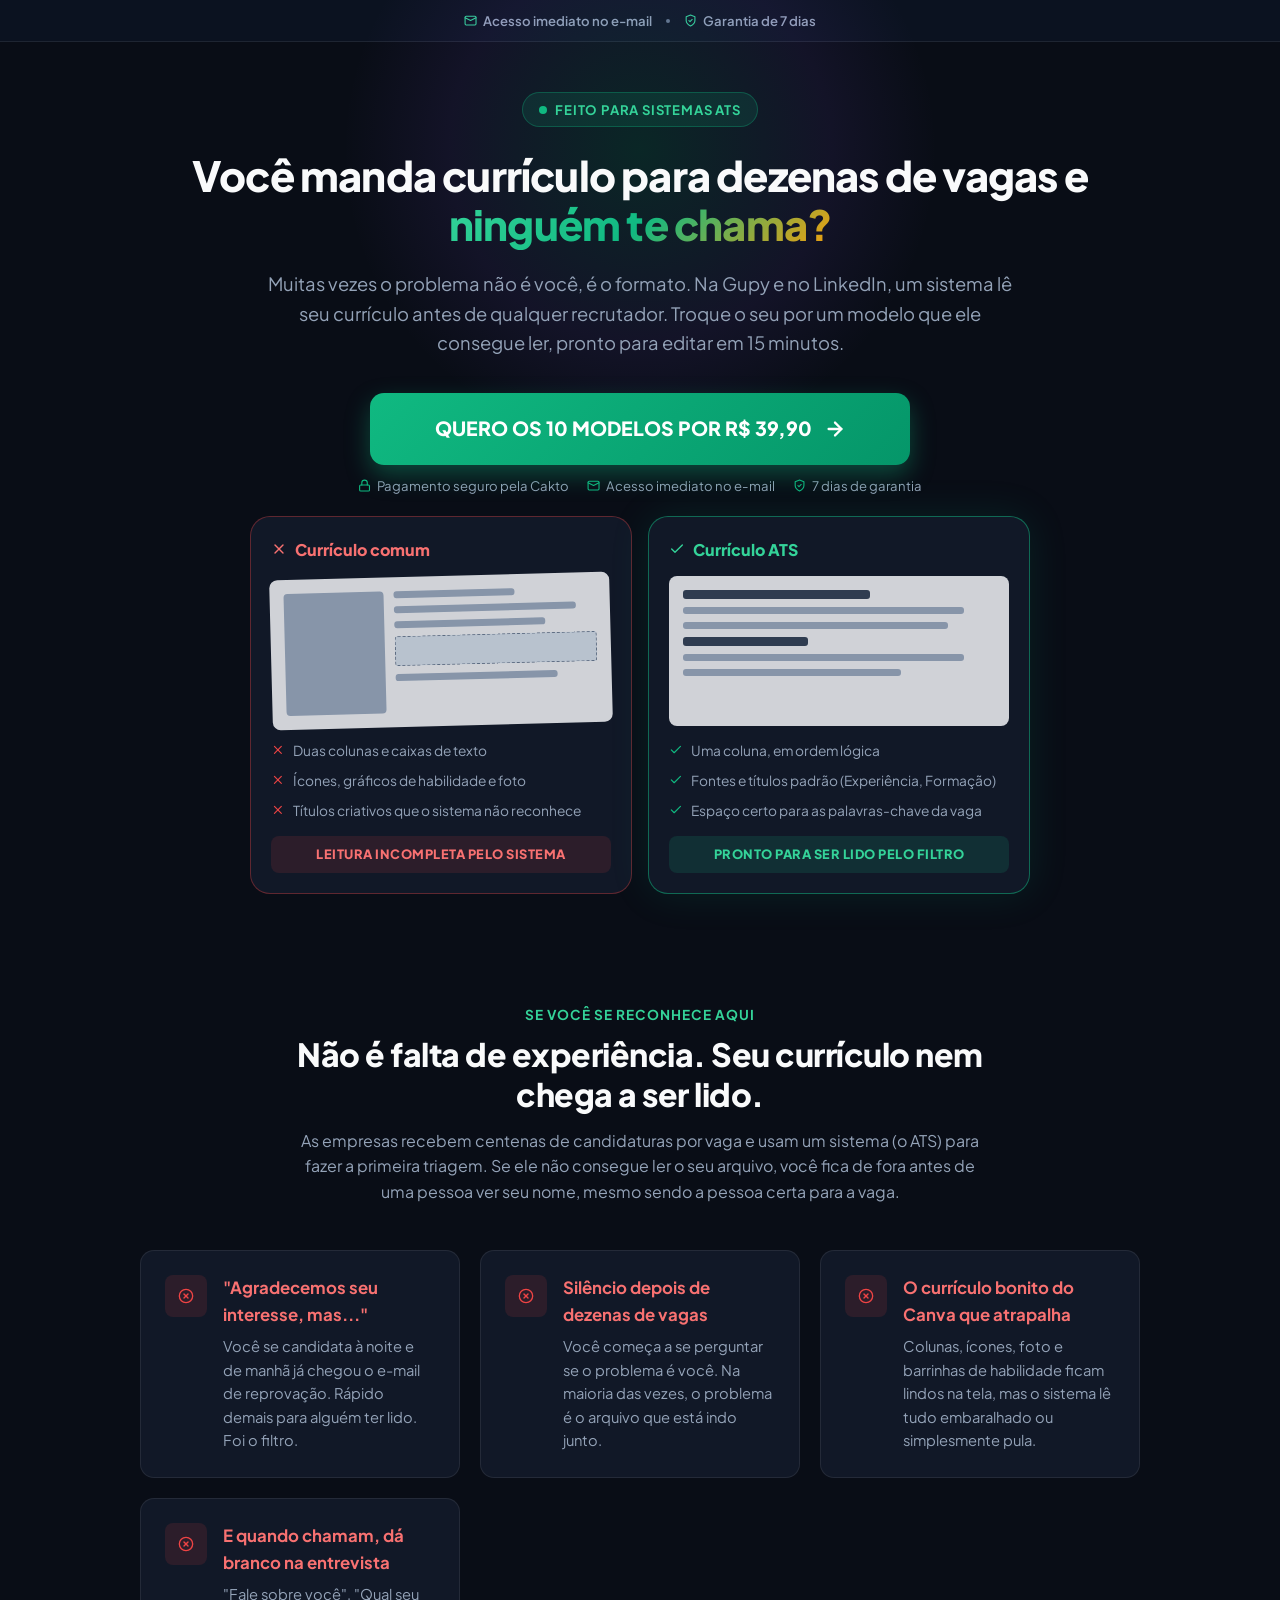
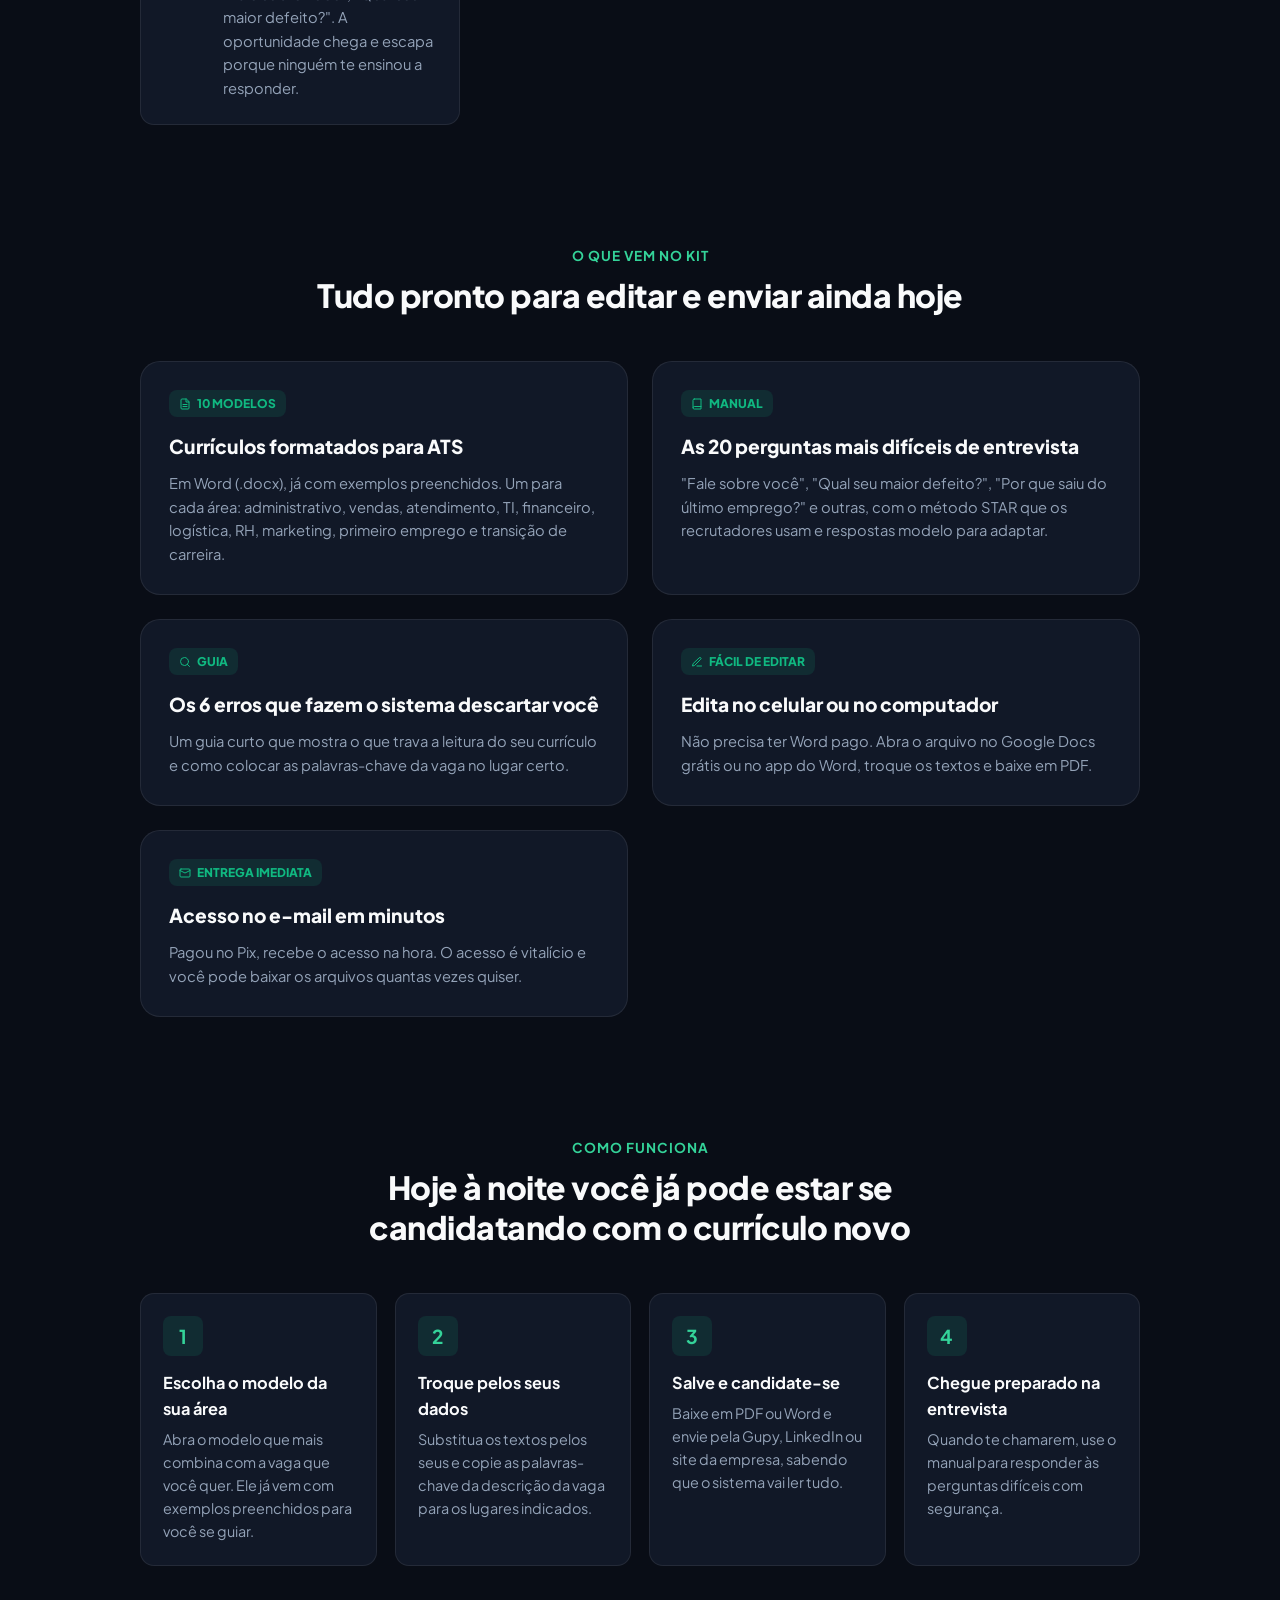
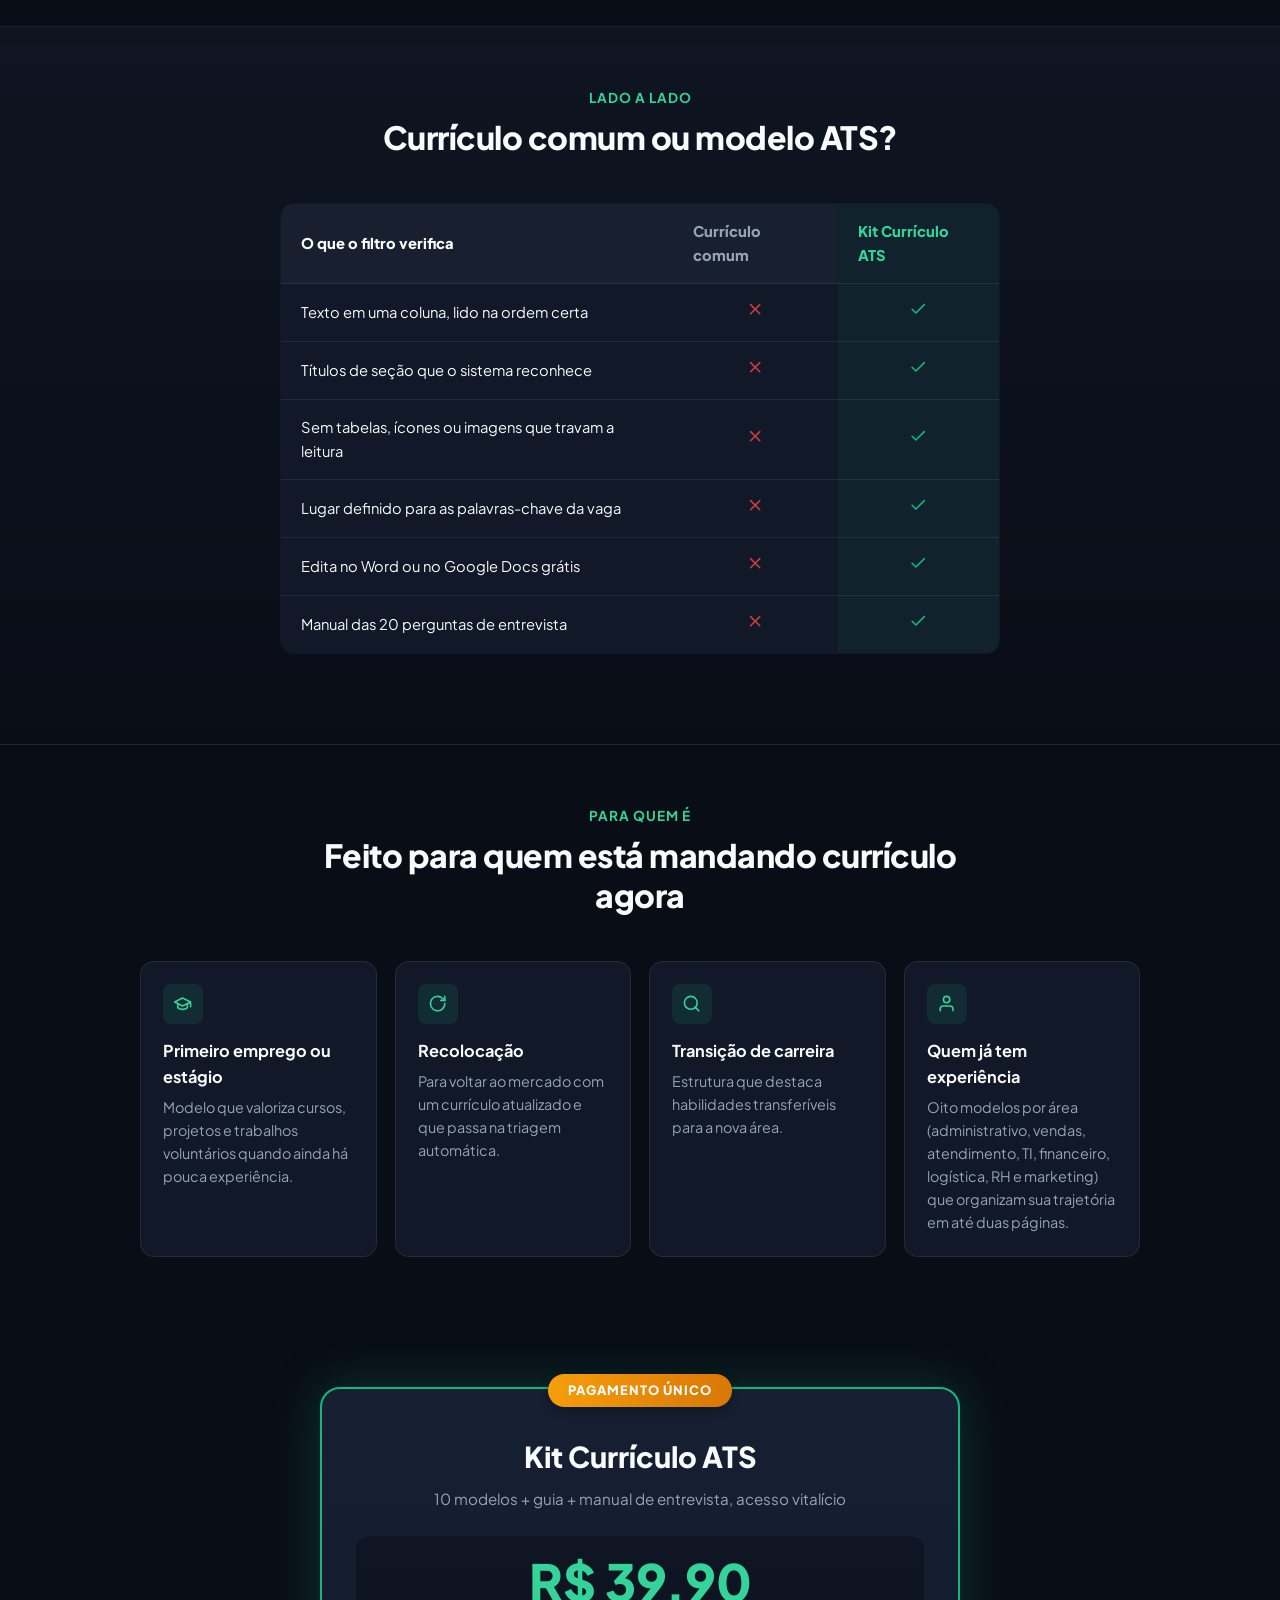
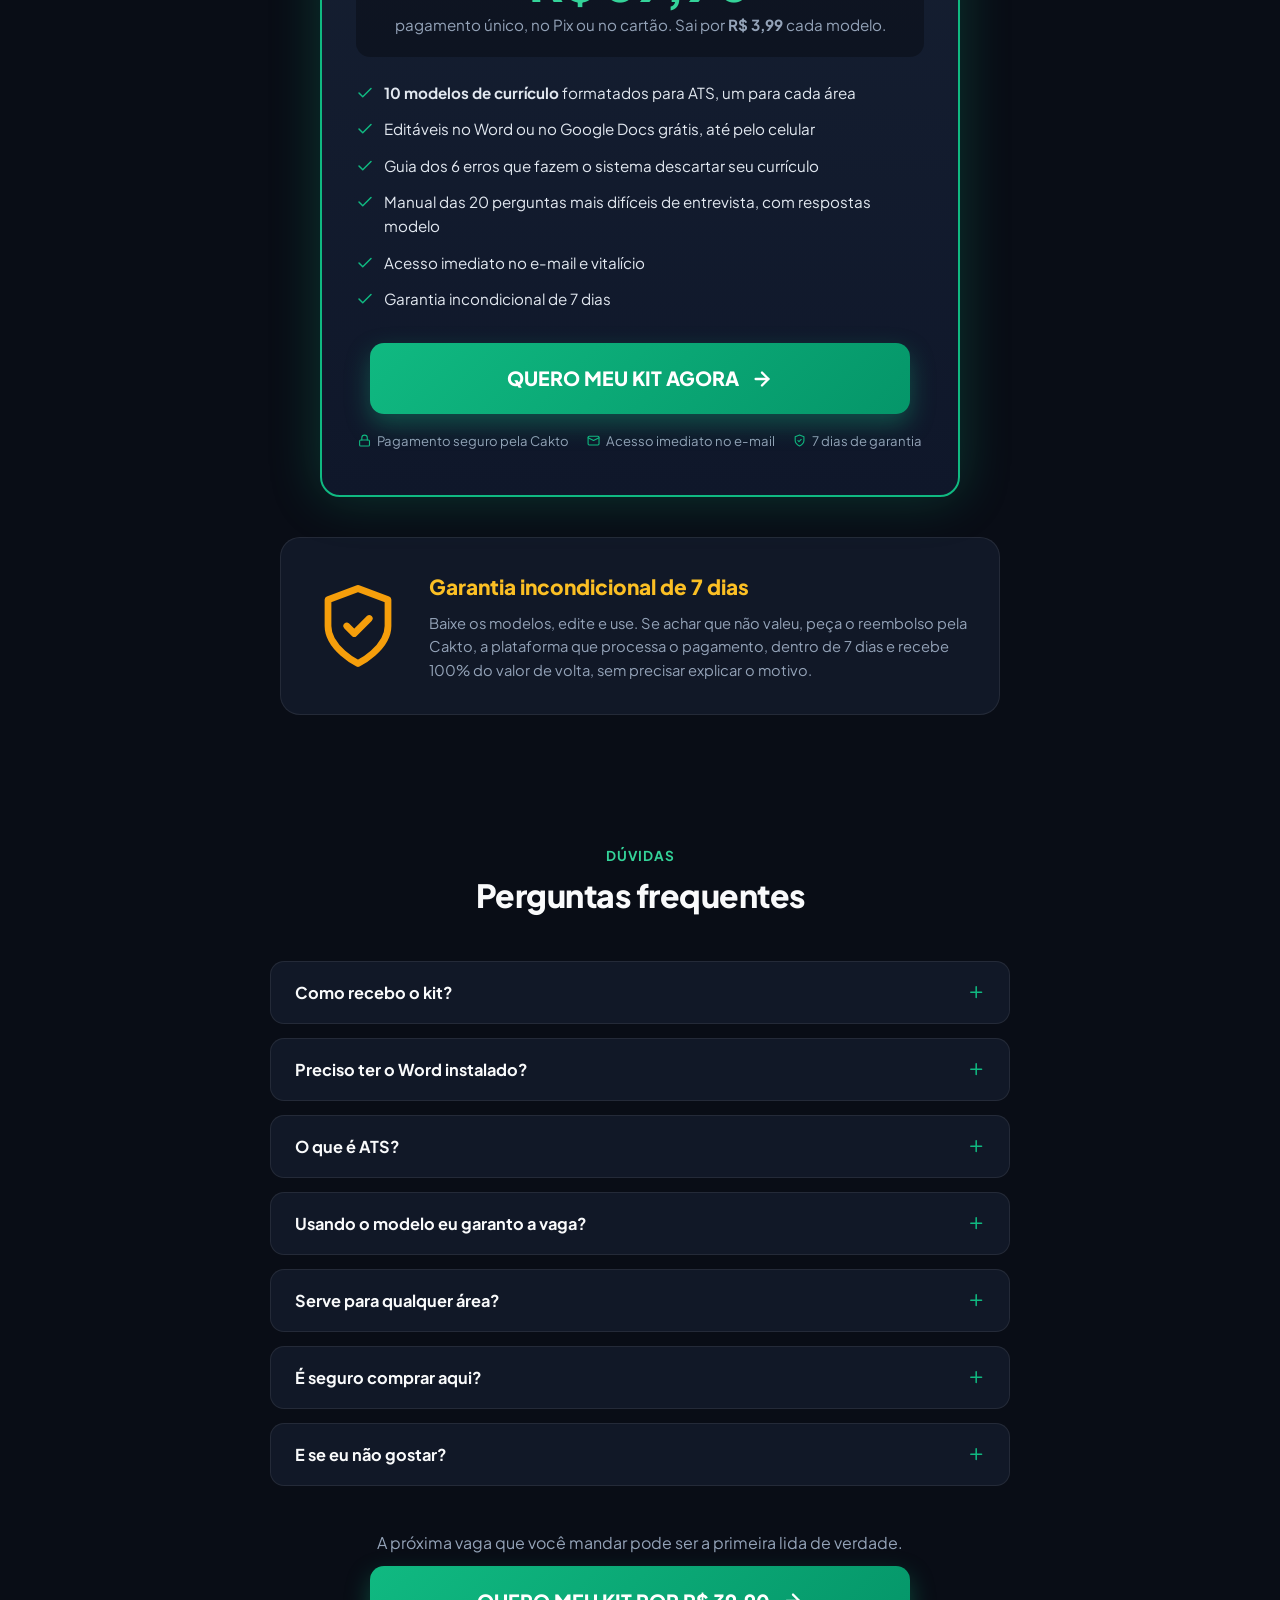
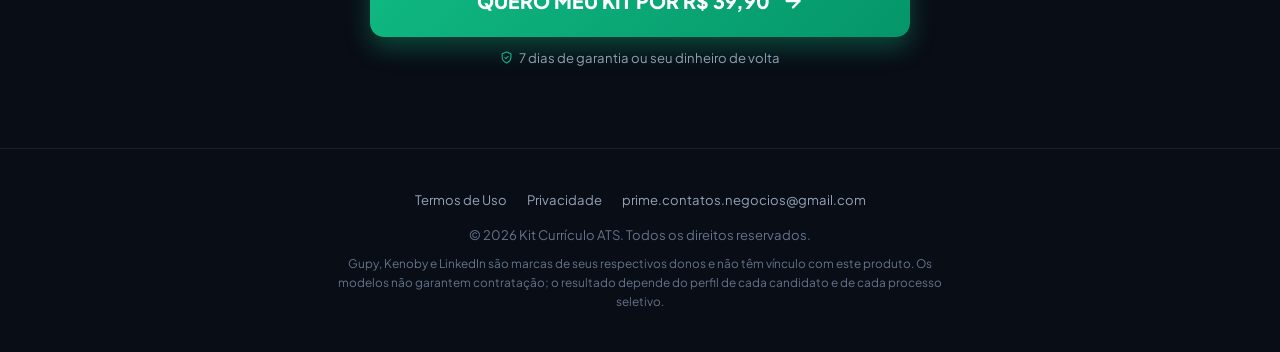
==== index.html @ bd1e1e68 "Checkout troca sozinho para a oferta de R$ 39,90 depois de 31/10 Co-Authored-By: Claude Opus 5.5 (1M" ====
<!DOCTYPE html>
<html lang="pt-BR">
<head>
  <meta charset="UTF-8">
  <meta name="viewport" content="width=device-width, initial-scale=1.0">
  <title>Kit Currículo ATS: 10 modelos prontos para os filtros de contratação</title>
  <meta name="description" content="10 modelos de currículo no Word e Google Docs formatados para sistemas ATS, mais o manual das 20 perguntas mais difíceis de entrevista. Acesso imediato e garantia de 7 dias.">
  <meta name="theme-color" content="#090D16">
  <meta property="og:type" content="website">
  <meta property="og:title" content="Kit Currículo ATS: 10 modelos prontos para os filtros de contratação">
  <meta property="og:description" content="Modelos no Word e Google Docs feitos para serem lidos pelos sistemas de recrutamento. Acesso imediato e 7 dias de garantia.">
  <link rel="preconnect" href="https://fonts.googleapis.com">
  <link rel="preconnect" href="https://fonts.gstatic.com" crossorigin>
  <link rel="stylesheet" href="https://fonts.googleapis.com/css2?family=Plus+Jakarta+Sans:wght@400;500;600;700;800&display=swap">
  <link rel="stylesheet" href="style.css?v=2026102602">
</head>
<body class="bg-glow-wrapper">

  <!-- BARRA SUPERIOR -->
  <aside class="info-bar" aria-label="Destaques da oferta">
    <span><svg class="icon" viewBox="0 0 24 24" aria-hidden="true"><rect x="2" y="4" width="20" height="16" rx="2"></rect><path d="m22 7-10 5L2 7"></path></svg>Acesso imediato no e-mail</span>
    <span class="info-bar-sep" aria-hidden="true"></span>
    <span><svg class="icon" viewBox="0 0 24 24" aria-hidden="true"><path d="M12 22s8-4 8-10V5l-8-3-8 3v7c0 6 8 10 8 10z"></path><path d="m9 12 2 2 4-4"></path></svg>Garantia de 7 dias</span>
  </aside>

  <!-- HERO -->
  <header class="hero-section">
    <div class="container">
      <div class="badge-pill">
        <span class="pulse-dot"></span>
        Feito para sistemas ATS
      </div>

      <h1 class="hero-title">
        Você manda currículo para dezenas de vagas e <span class="highlight">ninguém te chama?</span>
      </h1>

      <p class="hero-subtitle">
        Muitas vezes o problema não é você, é o formato. Na Gupy e no LinkedIn, um sistema lê seu currículo antes de qualquer recrutador. Troque o seu por um modelo que ele consegue ler, pronto para editar em 15 minutos.
      </p>

      <div class="cta-button-wrapper">
        <div class="launch-strip" data-launch-only>
          <span>Preço promocional: de <s data-config="product.regularPrice">R$ 39,90</s> por <strong data-config="product.salePrice">R$ 27,90</strong> até <span data-launch-date>31/10</span></span>
          <span class="launch-timer">Termina em <strong data-countdown>7d 00h 00m 00s</strong></span>
        </div>
        <a href="https://pay.cakto.com.br/mofs5mf" class="btn-cta" data-checkout-btn="product" id="hero-cta-btn">
          <span>QUERO OS 10 MODELOS POR <span data-config="product.salePrice">R$ 27,90</span></span>
          <svg width="22" height="22" viewBox="0 0 24 24" fill="none" stroke="currentColor" stroke-width="2.5" stroke-linecap="round" stroke-linejoin="round" aria-hidden="true"><line x1="5" y1="12" x2="19" y2="12"></line><polyline points="12 5 19 12 12 19"></polyline></svg>
        </a>
        <div class="btn-subtext">
          <span><svg class="icon" viewBox="0 0 24 24" aria-hidden="true"><rect x="3" y="11" width="18" height="11" rx="2"></rect><path d="M7 11V7a5 5 0 0 1 10 0v4"></path></svg>Pagamento seguro pela Cakto</span>
          <span><svg class="icon" viewBox="0 0 24 24" aria-hidden="true"><rect x="2" y="4" width="20" height="16" rx="2"></rect><path d="m22 7-10 5L2 7"></path></svg>Acesso imediato no e-mail</span>
          <span><svg class="icon" viewBox="0 0 24 24" aria-hidden="true"><path d="M12 22s8-4 8-10V5l-8-3-8 3v7c0 6 8 10 8 10z"></path><path d="m9 12 2 2 4-4"></path></svg>7 dias de garantia</span>
        </div>
      </div>

      <!-- COMPARATIVO VISUAL -->
      <div class="ats-compare" aria-label="Comparativo entre currículo comum e currículo ATS">
        <div class="ats-col ats-col--bad">
          <div class="ats-col-head"><svg class="icon" viewBox="0 0 24 24" aria-hidden="true"><line x1="18" y1="6" x2="6" y2="18"></line><line x1="6" y1="6" x2="18" y2="18"></line></svg>Currículo comum</div>
          <div class="ats-paper" aria-hidden="true">
            <div class="ats-paper-side"></div>
            <div class="ats-paper-main">
              <i class="w60"></i><i class="w90"></i><i class="w75"></i><i class="box"></i><i class="w80"></i>
            </div>
          </div>
          <ul class="ats-list">
            <li><svg class="icon" viewBox="0 0 24 24" aria-hidden="true"><line x1="18" y1="6" x2="6" y2="18"></line><line x1="6" y1="6" x2="18" y2="18"></line></svg>Duas colunas e caixas de texto</li>
            <li><svg class="icon" viewBox="0 0 24 24" aria-hidden="true"><line x1="18" y1="6" x2="6" y2="18"></line><line x1="6" y1="6" x2="18" y2="18"></line></svg>Ícones, gráficos de habilidade e foto</li>
            <li><svg class="icon" viewBox="0 0 24 24" aria-hidden="true"><line x1="18" y1="6" x2="6" y2="18"></line><line x1="6" y1="6" x2="18" y2="18"></line></svg>Títulos criativos que o sistema não reconhece</li>
          </ul>
          <div class="ats-result">Leitura incompleta pelo sistema</div>
        </div>

        <div class="ats-col ats-col--good">
          <div class="ats-col-head"><svg class="icon" viewBox="0 0 24 24" aria-hidden="true"><polyline points="20 6 9 17 4 12"></polyline></svg>Currículo ATS</div>
          <div class="ats-paper ats-paper--clean" aria-hidden="true">
            <div class="ats-paper-main">
              <i class="w60 strong"></i><i class="w90"></i><i class="w85"></i><i class="w40 strong"></i><i class="w90"></i><i class="w70"></i>
            </div>
          </div>
          <ul class="ats-list">
            <li><svg class="icon" viewBox="0 0 24 24" aria-hidden="true"><polyline points="20 6 9 17 4 12"></polyline></svg>Uma coluna, em ordem lógica</li>
            <li><svg class="icon" viewBox="0 0 24 24" aria-hidden="true"><polyline points="20 6 9 17 4 12"></polyline></svg>Fontes e títulos padrão (Experiência, Formação)</li>
            <li><svg class="icon" viewBox="0 0 24 24" aria-hidden="true"><polyline points="20 6 9 17 4 12"></polyline></svg>Espaço certo para as palavras-chave da vaga</li>
          </ul>
          <div class="ats-result">Pronto para ser lido pelo filtro</div>
        </div>
      </div>
    </div>
  </header>

  <main>
  <!-- DORES -->
  <section class="section-wrapper" id="problema">
    <div class="container">
      <div class="section-header">
        <span class="section-tag">Se você se reconhece aqui</span>
        <h2 class="section-title">Não é falta de experiência. Seu currículo nem chega a ser lido.</h2>
        <p class="section-lead">As empresas recebem centenas de candidaturas por vaga e usam um sistema (o ATS) para fazer a primeira triagem. Se ele não consegue ler o seu arquivo, você fica de fora antes de uma pessoa ver seu nome, mesmo sendo a pessoa certa para a vaga.</p>
      </div>

      <div class="pain-grid">
        <div class="pain-card">
          <div class="pain-icon"><svg class="icon" viewBox="0 0 24 24" aria-hidden="true"><circle cx="12" cy="12" r="10"></circle><line x1="15" y1="9" x2="9" y2="15"></line><line x1="9" y1="9" x2="15" y2="15"></line></svg></div>
          <div class="pain-content">
            <h3>"Agradecemos seu interesse, mas..."</h3>
            <p>Você se candidata à noite e de manhã já chegou o e-mail de reprovação. Rápido demais para alguém ter lido. Foi o filtro.</p>
          </div>
        </div>
        <div class="pain-card">
          <div class="pain-icon"><svg class="icon" viewBox="0 0 24 24" aria-hidden="true"><circle cx="12" cy="12" r="10"></circle><line x1="15" y1="9" x2="9" y2="15"></line><line x1="9" y1="9" x2="15" y2="15"></line></svg></div>
          <div class="pain-content">
            <h3>Silêncio depois de dezenas de vagas</h3>
            <p>Você começa a se perguntar se o problema é você. Na maioria das vezes, o problema é o arquivo que está indo junto.</p>
          </div>
        </div>
        <div class="pain-card">
          <div class="pain-icon"><svg class="icon" viewBox="0 0 24 24" aria-hidden="true"><circle cx="12" cy="12" r="10"></circle><line x1="15" y1="9" x2="9" y2="15"></line><line x1="9" y1="9" x2="15" y2="15"></line></svg></div>
          <div class="pain-content">
            <h3>O currículo bonito do Canva que atrapalha</h3>
            <p>Colunas, ícones, foto e barrinhas de habilidade ficam lindos na tela, mas o sistema lê tudo embaralhado ou simplesmente pula.</p>
          </div>
        </div>
        <div class="pain-card">
          <div class="pain-icon"><svg class="icon" viewBox="0 0 24 24" aria-hidden="true"><circle cx="12" cy="12" r="10"></circle><line x1="15" y1="9" x2="9" y2="15"></line><line x1="9" y1="9" x2="15" y2="15"></line></svg></div>
          <div class="pain-content">
            <h3>E quando chamam, dá branco na entrevista</h3>
            <p>"Fale sobre você", "Qual seu maior defeito?". A oportunidade chega e escapa porque ninguém te ensinou a responder.</p>
          </div>
        </div>
      </div>
    </div>
  </section>

  <!-- O QUE VOCÊ RECEBE -->
  <section class="section-wrapper" id="conteudo">
    <div class="container">
      <div class="section-header">
        <span class="section-tag">O que vem no kit</span>
        <h2 class="section-title">Tudo pronto para editar e enviar ainda hoje</h2>
      </div>

      <div class="features-grid">
        <article class="feature-box">
          <span class="feature-num"><svg class="icon" viewBox="0 0 24 24" aria-hidden="true"><path d="M14 2H6a2 2 0 0 0-2 2v16a2 2 0 0 0 2 2h12a2 2 0 0 0 2-2V8z"></path><polyline points="14 2 14 8 20 8"></polyline><line x1="16" y1="13" x2="8" y2="13"></line><line x1="16" y1="17" x2="8" y2="17"></line></svg>10 MODELOS</span>
          <h3>Currículos formatados para ATS</h3>
          <p>Em Word (.docx), já com exemplos preenchidos. Um para cada área: administrativo, vendas, atendimento, TI, financeiro, logística, RH, marketing, primeiro emprego e transição de carreira.</p>
        </article>

        <article class="feature-box">
          <span class="feature-num"><svg class="icon" viewBox="0 0 24 24" aria-hidden="true"><path d="M4 19.5A2.5 2.5 0 0 1 6.5 17H20"></path><path d="M6.5 2H20v20H6.5A2.5 2.5 0 0 1 4 19.5v-15A2.5 2.5 0 0 1 6.5 2z"></path></svg>MANUAL</span>
          <h3>As 20 perguntas mais difíceis de entrevista</h3>
          <p>"Fale sobre você", "Qual seu maior defeito?", "Por que saiu do último emprego?" e outras, com o método STAR que os recrutadores usam e respostas modelo para adaptar.</p>
        </article>

        <article class="feature-box">
          <span class="feature-num"><svg class="icon" viewBox="0 0 24 24" aria-hidden="true"><circle cx="11" cy="11" r="8"></circle><line x1="21" y1="21" x2="16.65" y2="16.65"></line></svg>GUIA</span>
          <h3>Os 6 erros que fazem o sistema descartar você</h3>
          <p>Um guia curto que mostra o que trava a leitura do seu currículo e como colocar as palavras-chave da vaga no lugar certo.</p>
        </article>

        <article class="feature-box">
          <span class="feature-num"><svg class="icon" viewBox="0 0 24 24" aria-hidden="true"><path d="M12 20h9"></path><path d="M16.5 3.5a2.12 2.12 0 0 1 3 3L7 19l-4 1 1-4Z"></path></svg>FÁCIL DE EDITAR</span>
          <h3>Edita no celular ou no computador</h3>
          <p>Não precisa ter Word pago. Abra o arquivo no Google Docs grátis ou no app do Word, troque os textos e baixe em PDF.</p>
        </article>

        <article class="feature-box">
          <span class="feature-num"><svg class="icon" viewBox="0 0 24 24" aria-hidden="true"><rect x="2" y="4" width="20" height="16" rx="2"></rect><path d="m22 7-10 5L2 7"></path></svg>ENTREGA IMEDIATA</span>
          <h3>Acesso no e-mail em minutos</h3>
          <p>Pagou no Pix, recebe o acesso na hora. O acesso é vitalício e você pode baixar os arquivos quantas vezes quiser.</p>
        </article>
      </div>
    </div>
  </section>

  <!-- COMO FUNCIONA -->
  <section class="section-wrapper" id="como-funciona">
    <div class="container">
      <div class="section-header">
        <span class="section-tag">Como funciona</span>
        <h2 class="section-title">Hoje à noite você já pode estar se candidatando com o currículo novo</h2>
      </div>

      <div class="audience-grid">
        <div class="audience-card">
          <div class="audience-icon"><strong>1</strong></div>
          <h3>Escolha o modelo da sua área</h3>
          <p>Abra o modelo que mais combina com a vaga que você quer. Ele já vem com exemplos preenchidos para você se guiar.</p>
        </div>
        <div class="audience-card">
          <div class="audience-icon"><strong>2</strong></div>
          <h3>Troque pelos seus dados</h3>
          <p>Substitua os textos pelos seus e copie as palavras-chave da descrição da vaga para os lugares indicados.</p>
        </div>
        <div class="audience-card">
          <div class="audience-icon"><strong>3</strong></div>
          <h3>Salve e candidate-se</h3>
          <p>Baixe em PDF ou Word e envie pela Gupy, LinkedIn ou site da empresa, sabendo que o sistema vai ler tudo.</p>
        </div>
        <div class="audience-card">
          <div class="audience-icon"><strong>4</strong></div>
          <h3>Chegue preparado na entrevista</h3>
          <p>Quando te chamarem, use o manual para responder às perguntas difíceis com segurança.</p>
        </div>
      </div>
    </div>
  </section>

  <!-- COMPARATIVO DE BENEFÍCIOS -->
  <section class="section-wrapper bonus-section" id="comparativo">
    <div class="container">
      <div class="section-header">
        <span class="section-tag">Lado a lado</span>
        <h2 class="section-title">Currículo comum ou modelo ATS?</h2>
      </div>

      <div class="table-scroll">
        <table class="comparison-table">
          <thead>
            <tr>
              <th scope="col">O que o filtro verifica</th>
              <th scope="col" class="center col-muted">Currículo comum</th>
              <th scope="col" class="center col-highlight">Kit Currículo ATS</th>
            </tr>
          </thead>
          <tbody>
          <tr>
            <td>Texto em uma coluna, lido na ordem certa</td>
            <td class="center"><span class="cell-no"><svg class="icon" viewBox="0 0 24 24" aria-hidden="true"><line x1="18" y1="6" x2="6" y2="18"></line><line x1="6" y1="6" x2="18" y2="18"></line></svg></span></td>
            <td class="center col-highlight"><span class="cell-yes"><svg class="icon" viewBox="0 0 24 24" aria-hidden="true"><polyline points="20 6 9 17 4 12"></polyline></svg></span></td>
          </tr>
          <tr>
            <td>Títulos de seção que o sistema reconhece</td>
            <td class="center"><span class="cell-no"><svg class="icon" viewBox="0 0 24 24" aria-hidden="true"><line x1="18" y1="6" x2="6" y2="18"></line><line x1="6" y1="6" x2="18" y2="18"></line></svg></span></td>
            <td class="center col-highlight"><span class="cell-yes"><svg class="icon" viewBox="0 0 24 24" aria-hidden="true"><polyline points="20 6 9 17 4 12"></polyline></svg></span></td>
          </tr>
          <tr>
            <td>Sem tabelas, ícones ou imagens que travam a leitura</td>
            <td class="center"><span class="cell-no"><svg class="icon" viewBox="0 0 24 24" aria-hidden="true"><line x1="18" y1="6" x2="6" y2="18"></line><line x1="6" y1="6" x2="18" y2="18"></line></svg></span></td>
            <td class="center col-highlight"><span class="cell-yes"><svg class="icon" viewBox="0 0 24 24" aria-hidden="true"><polyline points="20 6 9 17 4 12"></polyline></svg></span></td>
          </tr>
          <tr>
            <td>Lugar definido para as palavras-chave da vaga</td>
            <td class="center"><span class="cell-no"><svg class="icon" viewBox="0 0 24 24" aria-hidden="true"><line x1="18" y1="6" x2="6" y2="18"></line><line x1="6" y1="6" x2="18" y2="18"></line></svg></span></td>
            <td class="center col-highlight"><span class="cell-yes"><svg class="icon" viewBox="0 0 24 24" aria-hidden="true"><polyline points="20 6 9 17 4 12"></polyline></svg></span></td>
          </tr>
          <tr>
            <td>Edita no Word ou no Google Docs grátis</td>
            <td class="center"><span class="cell-no"><svg class="icon" viewBox="0 0 24 24" aria-hidden="true"><line x1="18" y1="6" x2="6" y2="18"></line><line x1="6" y1="6" x2="18" y2="18"></line></svg></span></td>
            <td class="center col-highlight"><span class="cell-yes"><svg class="icon" viewBox="0 0 24 24" aria-hidden="true"><polyline points="20 6 9 17 4 12"></polyline></svg></span></td>
          </tr>
          <tr>
            <td>Manual das 20 perguntas de entrevista</td>
            <td class="center"><span class="cell-no"><svg class="icon" viewBox="0 0 24 24" aria-hidden="true"><line x1="18" y1="6" x2="6" y2="18"></line><line x1="6" y1="6" x2="18" y2="18"></line></svg></span></td>
            <td class="center col-highlight"><span class="cell-yes"><svg class="icon" viewBox="0 0 24 24" aria-hidden="true"><polyline points="20 6 9 17 4 12"></polyline></svg></span></td>
          </tr>
          </tbody>
        </table>
      </div>
    </div>
  </section>

  <!-- PARA QUEM É -->
  <section class="section-wrapper" id="para-quem">
    <div class="container">
      <div class="section-header">
        <span class="section-tag">Para quem é</span>
        <h2 class="section-title">Feito para quem está mandando currículo agora</h2>
      </div>

      <div class="audience-grid">
        <div class="audience-card">
          <div class="audience-icon"><svg class="icon" viewBox="0 0 24 24" aria-hidden="true"><path d="M22 10v6M2 10l10-5 10 5-10 5z"></path><path d="M6 12v5c3 3 9 3 12 0v-5"></path></svg></div>
          <h3>Primeiro emprego ou estágio</h3>
          <p>Modelo que valoriza cursos, projetos e trabalhos voluntários quando ainda há pouca experiência.</p>
        </div>
        <div class="audience-card">
          <div class="audience-icon"><svg class="icon" viewBox="0 0 24 24" aria-hidden="true"><path d="M21 12a9 9 0 1 1-3-6.7L21 8"></path><polyline points="21 3 21 8 16 8"></polyline></svg></div>
          <h3>Recolocação</h3>
          <p>Para voltar ao mercado com um currículo atualizado e que passa na triagem automática.</p>
        </div>
        <div class="audience-card">
          <div class="audience-icon"><svg class="icon" viewBox="0 0 24 24" aria-hidden="true"><circle cx="11" cy="11" r="8"></circle><line x1="21" y1="21" x2="16.65" y2="16.65"></line></svg></div>
          <h3>Transição de carreira</h3>
          <p>Estrutura que destaca habilidades transferíveis para a nova área.</p>
        </div>
        <div class="audience-card">
          <div class="audience-icon"><svg class="icon" viewBox="0 0 24 24" aria-hidden="true"><path d="M20 21v-2a4 4 0 0 0-4-4H8a4 4 0 0 0-4 4v2"></path><circle cx="12" cy="7" r="4"></circle></svg></div>
          <h3>Quem já tem experiência</h3>
          <p>Oito modelos por área (administrativo, vendas, atendimento, TI, financeiro, logística, RH e marketing) que organizam sua trajetória em até duas páginas.</p>
        </div>
      </div>
    </div>
  </section>

  <!-- OFERTA -->
  <section class="pricing-section" id="oferta">
    <div class="container">
      <div class="pricing-card">
        <div class="pricing-badge-top">Pagamento único</div>

        <h2 data-config="product.name">Kit Currículo ATS</h2>
        <p class="price-tagline">10 modelos + guia + manual de entrevista, acesso vitalício</p>

        <div class="pricing-box">
          <div class="old-price" data-launch-only>Preço normal <span data-config="product.regularPrice">R$ 39,90</span></div>
          <div class="current-price" data-config="product.salePrice">R$ 27,90</div>
          <div class="installments-note">pagamento único, no Pix ou no cartão. Sai por <strong data-price-per-model>R$ 2,79</strong> cada modelo.</div>
          <div class="launch-timer launch-timer--card" data-launch-only>Preço promocional até <span data-launch-date>31/10</span>. Termina em <strong data-countdown>7d 00h 00m 00s</strong></div>
        </div>

        <ul class="checklist-offer">
          <li><svg class="icon" viewBox="0 0 24 24" aria-hidden="true"><polyline points="20 6 9 17 4 12"></polyline></svg><span><strong>10 modelos de currículo</strong> formatados para ATS, um para cada área</span></li>
          <li><svg class="icon" viewBox="0 0 24 24" aria-hidden="true"><polyline points="20 6 9 17 4 12"></polyline></svg><span>Editáveis no Word ou no Google Docs grátis, até pelo celular</span></li>
          <li><svg class="icon" viewBox="0 0 24 24" aria-hidden="true"><polyline points="20 6 9 17 4 12"></polyline></svg><span>Guia dos 6 erros que fazem o sistema descartar seu currículo</span></li>
          <li><svg class="icon" viewBox="0 0 24 24" aria-hidden="true"><polyline points="20 6 9 17 4 12"></polyline></svg><span>Manual das 20 perguntas mais difíceis de entrevista, com respostas modelo</span></li>
          <li><svg class="icon" viewBox="0 0 24 24" aria-hidden="true"><polyline points="20 6 9 17 4 12"></polyline></svg><span>Acesso imediato no e-mail e vitalício</span></li>
          <li><svg class="icon" viewBox="0 0 24 24" aria-hidden="true"><polyline points="20 6 9 17 4 12"></polyline></svg><span>Garantia incondicional de 7 dias</span></li>
        </ul>

        <a href="https://pay.cakto.com.br/mofs5mf" class="btn-cta" data-checkout-btn="product" id="pricing-cta-btn">
          <span>QUERO MEU KIT AGORA</span>
          <svg width="22" height="22" viewBox="0 0 24 24" fill="none" stroke="currentColor" stroke-width="2.5" stroke-linecap="round" stroke-linejoin="round" aria-hidden="true"><line x1="5" y1="12" x2="19" y2="12"></line><polyline points="12 5 19 12 12 19"></polyline></svg>
        </a>

        <div class="btn-subtext btn-subtext--spaced">
          <span><svg class="icon" viewBox="0 0 24 24" aria-hidden="true"><rect x="3" y="11" width="18" height="11" rx="2"></rect><path d="M7 11V7a5 5 0 0 1 10 0v4"></path></svg>Pagamento seguro pela Cakto</span>
          <span><svg class="icon" viewBox="0 0 24 24" aria-hidden="true"><rect x="2" y="4" width="20" height="16" rx="2"></rect><path d="m22 7-10 5L2 7"></path></svg>Acesso imediato no e-mail</span>
          <span><svg class="icon" viewBox="0 0 24 24" aria-hidden="true"><path d="M12 22s8-4 8-10V5l-8-3-8 3v7c0 6 8 10 8 10z"></path><path d="m9 12 2 2 4-4"></path></svg>7 dias de garantia</span>
        </div>
      </div>

      <div class="guarantee-box">
        <div class="guarantee-seal">
          <svg viewBox="0 0 24 24" fill="none" stroke="#F59E0B" stroke-width="1.8" stroke-linecap="round" stroke-linejoin="round" aria-hidden="true">
            <path d="M12 22s8-4 8-10V5l-8-3-8 3v7c0 6 8 10 8 10z"></path>
            <path d="m9 12 2 2 4-4"></path>
          </svg>
        </div>
        <div class="guarantee-text">
          <h3>Garantia incondicional de 7 dias</h3>
          <p>Baixe os modelos, edite e use. Se achar que não valeu, peça o reembolso pela Cakto, a plataforma que processa o pagamento, dentro de 7 dias e recebe 100% do valor de volta, sem precisar explicar o motivo.</p>
        </div>
      </div>
    </div>
  </section>

  <!-- FAQ -->
  <section class="section-wrapper" id="faq">
    <div class="container">
      <div class="section-header">
        <span class="section-tag">Dúvidas</span>
        <h2 class="section-title">Perguntas frequentes</h2>
      </div>

      <div class="faq-list">
        <div class="faq-item">
          <button type="button" class="faq-question" aria-expanded="false">
            <span>Como recebo o kit?</span>
            <span class="faq-icon"><svg class="icon" viewBox="0 0 24 24" aria-hidden="true"><line x1="12" y1="5" x2="12" y2="19"></line><line x1="5" y1="12" x2="19" y2="12"></line></svg></span>
          </button>
          <div class="faq-answer">
            <p>Assim que o pagamento é aprovado, você recebe um e-mail com o acesso. No Pix a aprovação é na hora. Os arquivos ficam disponíveis para baixar quantas vezes quiser.</p>
          </div>
        </div>
        <div class="faq-item">
          <button type="button" class="faq-question" aria-expanded="false">
            <span>Preciso ter o Word instalado?</span>
            <span class="faq-icon"><svg class="icon" viewBox="0 0 24 24" aria-hidden="true"><line x1="12" y1="5" x2="12" y2="19"></line><line x1="5" y1="12" x2="19" y2="12"></line></svg></span>
          </button>
          <div class="faq-answer">
            <p>Não. Os arquivos abrem no Google Docs, que é gratuito e funciona no celular, ou no app gratuito do Word. É só abrir, editar e baixar em PDF.</p>
          </div>
        </div>
        <div class="faq-item">
          <button type="button" class="faq-question" aria-expanded="false">
            <span>O que é ATS?</span>
            <span class="faq-icon"><svg class="icon" viewBox="0 0 24 24" aria-hidden="true"><line x1="12" y1="5" x2="12" y2="19"></line><line x1="5" y1="12" x2="19" y2="12"></line></svg></span>
          </button>
          <div class="faq-answer">
            <p>É o sistema que as empresas usam para receber e triar candidaturas, como Gupy, Kenoby e o recrutamento do LinkedIn. Ele lê o texto do seu currículo e compara com a vaga antes de um recrutador ver.</p>
          </div>
        </div>
        <div class="faq-item">
          <button type="button" class="faq-question" aria-expanded="false">
            <span>Usando o modelo eu garanto a vaga?</span>
            <span class="faq-icon"><svg class="icon" viewBox="0 0 24 24" aria-hidden="true"><line x1="12" y1="5" x2="12" y2="19"></line><line x1="5" y1="12" x2="19" y2="12"></line></svg></span>
          </button>
          <div class="faq-answer">
            <p>Não. Nenhum currículo garante contratação. O kit resolve a parte técnica, para que o sistema leia seu currículo inteiro e na ordem certa. O conteúdo e a experiência continuam sendo seus.</p>
          </div>
        </div>
        <div class="faq-item">
          <button type="button" class="faq-question" aria-expanded="false">
            <span>Serve para qualquer área?</span>
            <span class="faq-icon"><svg class="icon" viewBox="0 0 24 24" aria-hidden="true"><line x1="12" y1="5" x2="12" y2="19"></line><line x1="5" y1="12" x2="19" y2="12"></line></svg></span>
          </button>
          <div class="faq-answer">
            <p>Sim. Os modelos são neutros e funcionam para áreas administrativas, comerciais, técnicas, saúde, tecnologia e outras. Você ajusta os títulos e as palavras-chave conforme a vaga.</p>
          </div>
        </div>
        <div class="faq-item">
          <button type="button" class="faq-question" aria-expanded="false">
            <span>É seguro comprar aqui?</span>
            <span class="faq-icon"><svg class="icon" viewBox="0 0 24 24" aria-hidden="true"><line x1="12" y1="5" x2="12" y2="19"></line><line x1="5" y1="12" x2="19" y2="12"></line></svg></span>
          </button>
          <div class="faq-answer">
            <p>Sim. O pagamento é feito pela Cakto, uma plataforma brasileira de pagamentos para produtos digitais. Os dados do seu cartão ou do Pix vão direto para ela, e nós não temos acesso a eles. É pela Cakto também que você recebe o acesso e pode pedir o reembolso.</p>
          </div>
        </div>
        <div class="faq-item">
          <button type="button" class="faq-question" aria-expanded="false">
            <span>E se eu não gostar?</span>
            <span class="faq-icon"><svg class="icon" viewBox="0 0 24 24" aria-hidden="true"><line x1="12" y1="5" x2="12" y2="19"></line><line x1="5" y1="12" x2="19" y2="12"></line></svg></span>
          </button>
          <div class="faq-answer">
            <p>Você tem 7 dias de garantia incondicional. Peça o reembolso pela Cakto e recebe o valor integral.</p>
          </div>
        </div>
      </div>

      <div class="cta-button-wrapper">
        <p class="section-lead">A próxima vaga que você mandar pode ser a primeira lida de verdade.</p>
        <p class="launch-timer" data-launch-only>Preço promocional termina em <strong data-countdown>7d 00h 00m 00s</strong></p>
        <a href="https://pay.cakto.com.br/mofs5mf" class="btn-cta" data-checkout-btn="product" id="final-cta-btn">
          <span>QUERO MEU KIT POR <span data-config="product.salePrice">R$ 27,90</span></span>
          <svg width="22" height="22" viewBox="0 0 24 24" fill="none" stroke="currentColor" stroke-width="2.5" stroke-linecap="round" stroke-linejoin="round" aria-hidden="true"><line x1="5" y1="12" x2="19" y2="12"></line><polyline points="12 5 19 12 12 19"></polyline></svg>
        </a>
        <div class="btn-subtext">
          <span><svg class="icon" viewBox="0 0 24 24" aria-hidden="true"><path d="M12 22s8-4 8-10V5l-8-3-8 3v7c0 6 8 10 8 10z"></path><path d="m9 12 2 2 4-4"></path></svg>7 dias de garantia ou seu dinheiro de volta</span>
        </div>
      </div>
    </div>
  </section>
  </main>

  <!-- RODAPÉ -->
  <footer class="site-footer">
    <div class="container">
      <div class="footer-links">
        <a href="termos.html">Termos de Uso</a>
        <a href="privacidade.html">Privacidade</a>
        <a href="#" data-support-email>Suporte por e-mail</a>
      </div>
      <p>© <span class="current-year">2026</span> <span data-config="product.name">Kit Currículo ATS</span>. Todos os direitos reservados.</p>
      <p class="footer-disclaimer">Gupy, Kenoby e LinkedIn são marcas de seus respectivos donos e não têm vínculo com este produto. Os modelos não garantem contratação; o resultado depende do perfil de cada candidato e de cada processo seletivo.</p>
    </div>
  </footer>

  <script src="config.js?v=2026102602"></script>
  <script src="script.js?v=2026102602"></script>
</body>
</html>
---- style.css ----
/* ==========================================================================
   DESIGN SYSTEM - SITE LOW TICKET HIGH CONVERSION
   ========================================================================== */

/* A fonte é carregada via <link> no <head> de cada página (mais rápido que @import). */

:root {
  --bg-main: #090D16;
  --bg-card: #111827;
  --bg-card-alt: #162032;
  --bg-card-hover: #1e293b;
  --bg-glass: rgba(17, 24, 39, 0.75);
  --border-glass: rgba(255, 255, 255, 0.08);
  --border-focus: rgba(16, 185, 129, 0.4);

  --text-main: #F9FAFB;
  --text-muted: #94A3B8;
  --text-dark: #64748B;

  --accent-green: #10B981;
  --accent-green-hover: #059669;
  --accent-green-glow: rgba(16, 185, 129, 0.35);

  --accent-gold: #F59E0B;
  --accent-gold-glow: rgba(245, 158, 11, 0.3);

  --accent-purple: #8B5CF6;
  --accent-blue: #3B82F6;

  --radius-sm: 8px;
  --radius-md: 14px;
  --radius-lg: 20px;
  --radius-full: 9999px;

  --font-sans: 'Plus Jakarta Sans', -apple-system, BlinkMacSystemFont, "Segoe UI", Roboto, sans-serif;
  --container-max: 1040px;
  --shadow-card: 0 10px 30px -10px rgba(0, 0, 0, 0.5);
  --shadow-glow: 0 0 25px var(--accent-green-glow);
}

/* Reset Básico */
*, *::before, *::after {
  box-sizing: border-box;
  margin: 0;
  padding: 0;
}

html {
  overflow-x: clip;
  scroll-behavior: smooth;
  font-size: 16px;
}

body {
  font-family: var(--font-sans);
  background-color: var(--bg-main);
  color: var(--text-main);
  line-height: 1.6;
  overflow-x: hidden;
  overflow-y: auto;
  min-height: 100vh;
  -webkit-font-smoothing: antialiased;
}

/* Background com Efeito Luzes Suaves */
.bg-glow-wrapper {
  position: relative;
  overflow-x: hidden;
}

.bg-glow-wrapper::before {
  content: '';
  position: absolute;
  top: -150px;
  left: 50%;
  transform: translateX(-50%);
  width: min(600px, 100%);
  height: 600px;
  background: radial-gradient(circle, rgba(16, 185, 129, 0.15) 0%, rgba(139, 92, 246, 0.08) 45%, transparent 70%);
  pointer-events: none;
  z-index: 0;
}

/* Container */
.container {
  width: 100%;
  max-width: var(--container-max);
  margin: 0 auto;
  padding: 0 20px;
  position: relative;
  z-index: 1;
}

/* BARRA FIXA SUPERIOR (URGÊNCIA / ESCASSEZ) */
.urgency-bar {
  background: linear-gradient(90deg, #059669 0%, #10B981 50%, #047857 100%);
  color: #FFFFFF;
  text-align: center;
  padding: 10px 16px;
  font-size: 0.88rem;
  font-weight: 700;
  letter-spacing: 0.3px;
  position: sticky;
  top: 0;
  z-index: 100;
  box-shadow: 0 2px 10px rgba(0,0,0,0.3);
  display: flex;
  align-items: center;
  justify-content: center;
  gap: 10px;
  flex-wrap: wrap;
}

.urgency-timer {
  background: rgba(0, 0, 0, 0.35);
  padding: 3px 10px;
  border-radius: var(--radius-sm);
  font-family: monospace;
  font-size: 0.95rem;
  font-weight: 800;
  letter-spacing: 1px;
}

/* HERO SECTION */
.hero-section {
  padding: 50px 0 40px;
  text-align: center;
}

.badge-pill {
  display: inline-flex;
  align-items: center;
  gap: 8px;
  background: rgba(16, 185, 129, 0.12);
  border: 1px solid rgba(16, 185, 129, 0.3);
  color: #34D399;
  font-size: 0.82rem;
  font-weight: 700;
  text-transform: uppercase;
  letter-spacing: 0.8px;
  padding: 6px 16px;
  border-radius: var(--radius-full);
  margin-bottom: 24px;
}

.badge-pill .pulse-dot {
  width: 8px;
  height: 8px;
  background-color: #10B981;
  border-radius: 50%;
  animation: pulse 1.8s infinite;
}

@keyframes pulse {
  0% { transform: scale(0.95); box-shadow: 0 0 0 0 rgba(16, 185, 129, 0.7); }
  70% { transform: scale(1); box-shadow: 0 0 0 8px rgba(16, 185, 129, 0); }
  100% { transform: scale(0.95); box-shadow: 0 0 0 0 rgba(16, 185, 129, 0); }
}

.hero-title {
  font-size: 2.6rem;
  font-weight: 800;
  line-height: 1.18;
  letter-spacing: -0.8px;
  margin-bottom: 20px;
}

.hero-title .highlight {
  background: linear-gradient(135deg, #34D399 0%, #10B981 50%, #F59E0B 100%);
  -webkit-background-clip: text;
  -webkit-text-fill-color: transparent;
}

.hero-subtitle {
  font-size: 1.15rem;
  color: var(--text-muted);
  max-width: 760px;
  margin: 0 auto 36px;
  font-weight: 400;
}

/* VSL / MOCKUP SHOWCASE */
.product-showcase {
  max-width: 740px;
  margin: 0 auto 40px;
  background: var(--bg-card);
  border: 1px solid var(--border-glass);
  border-radius: var(--radius-lg);
  padding: 16px;
  box-shadow: 0 20px 50px rgba(0, 0, 0, 0.6);
  position: relative;
}

.mockup-header-bar {
  display: flex;
  align-items: center;
  justify-content: space-between;
  padding: 8px 12px 14px;
  border-bottom: 1px solid var(--border-glass);
  margin-bottom: 14px;
}

.window-dots {
  display: flex;
  gap: 6px;
}

.window-dots span {
  width: 10px;
  height: 10px;
  border-radius: 50%;
  display: inline-block;
}

.dot-red { background-color: #EF4444; }
.dot-yellow { background-color: #F59E0B; }
.dot-green { background-color: #10B981; }

.mockup-tag {
  font-size: 0.75rem;
  color: var(--text-dark);
  font-weight: 600;
  text-transform: uppercase;
}

.mockup-inner {
  background: linear-gradient(145deg, #131c2e 0%, #0d1522 100%);
  border-radius: var(--radius-md);
  padding: 34px 20px;
  display: flex;
  flex-direction: column;
  align-items: center;
  justify-content: center;
  text-align: center;
  gap: 16px;
  border: 1px dashed rgba(255, 255, 255, 0.12);
}

.mockup-badge {
  background: rgba(245, 158, 11, 0.15);
  color: #FBBF24;
  border: 1px solid rgba(245, 158, 11, 0.3);
  font-size: 0.8rem;
  font-weight: 700;
  padding: 4px 12px;
  border-radius: var(--radius-full);
}

.mockup-icon-stack {
  display: flex;
  gap: 18px;
  margin: 10px 0;
  flex-wrap: wrap;
  justify-content: center;
}

.mockup-item-box {
  background: rgba(255, 255, 255, 0.04);
  border: 1px solid rgba(255, 255, 255, 0.08);
  border-radius: var(--radius-md);
  padding: 16px;
  width: 130px;
  display: flex;
  flex-direction: column;
  align-items: center;
  gap: 8px;
  transition: transform 0.2s ease, border-color 0.2s ease;
}

.mockup-item-box:hover {
  transform: translateY(-4px);
  border-color: rgba(16, 185, 129, 0.5);
}

.mockup-item-box svg {
  width: 34px;
  height: 34px;
  stroke: #34D399;
}

.mockup-item-box span {
  font-size: 0.8rem;
  font-weight: 600;
  color: var(--text-main);
}

/* BOTÕES CTA (CALL TO ACTION) */
.cta-button-wrapper {
  display: flex;
  flex-direction: column;
  align-items: center;
  gap: 10px;
  margin: 30px 0 20px;
}

.btn-cta {
  display: inline-flex;
  align-items: center;
  justify-content: center;
  gap: 12px;
  background: linear-gradient(135deg, #10B981 0%, #059669 100%);
  color: #FFFFFF;
  text-decoration: none;
  font-size: 1.22rem;
  font-weight: 800;
  padding: 20px 42px;
  border-radius: var(--radius-md);
  box-shadow: 0 10px 25px var(--accent-green-glow);
  position: relative;
  overflow: hidden;
  transition: all 0.25s ease;
  border: none;
  cursor: pointer;
  width: 100%;
  max-width: 540px;
  text-align: center;
}

.btn-cta:hover {
  transform: translateY(-3px) scale(1.01);
  box-shadow: 0 15px 35px rgba(16, 185, 129, 0.5);
  background: linear-gradient(135deg, #34D399 0%, #10B981 100%);
}

/* Efeito Shimmer no Botão */
.btn-cta::after {
  content: '';
  position: absolute;
  top: -50%;
  left: -60%;
  width: 40%;
  height: 200%;
  background: linear-gradient(
    90deg,
    transparent 0%,
    rgba(255, 255, 255, 0.3) 50%,
    transparent 100%
  );
  transform: rotate(25deg);
  animation: shimmer 3.5s infinite;
}

@keyframes shimmer {
  0% { left: -60%; }
  25% { left: 140%; }
  100% { left: 140%; }
}

.btn-subtext {
  font-size: 0.82rem;
  color: var(--text-muted);
  display: flex;
  align-items: center;
  justify-content: center;
  flex-wrap: wrap;
  gap: 8px 18px;
}

.btn-subtext span {
  display: inline-flex;
  align-items: center;
  gap: 6px;
}

.btn-subtext .icon {
  color: var(--accent-green);
}

.btn-subtext--spaced {
  margin-top: 16px;
}

/* SEÇÃO DE DORES (VOCÊ SE IDENTIFICA?) */
.section-wrapper {
  padding: 60px 0;
  position: relative;
}

.section-header {
  text-align: center;
  max-width: 700px;
  margin: 0 auto 46px;
}

.section-tag {
  color: #34D399;
  font-size: 0.85rem;
  font-weight: 700;
  text-transform: uppercase;
  letter-spacing: 1px;
  display: block;
  margin-bottom: 8px;
}

.section-title {
  font-size: 2rem;
  font-weight: 800;
  letter-spacing: -0.5px;
  line-height: 1.25;
}

.pain-grid {
  display: grid;
  grid-template-columns: repeat(auto-fit, minmax(min(100%, 300px), 1fr));
  gap: 20px;
}

.pain-card {
  background: var(--bg-card);
  border: 1px solid var(--border-glass);
  border-radius: var(--radius-md);
  padding: 24px;
  display: flex;
  gap: 16px;
  transition: border-color 0.2s ease;
}

.pain-card:hover {
  border-color: rgba(239, 68, 68, 0.4);
}

.pain-icon {
  width: 42px;
  height: 42px;
  flex-shrink: 0;
  background: rgba(239, 68, 68, 0.12);
  border-radius: var(--radius-sm);
  display: flex;
  align-items: center;
  justify-content: center;
  color: #EF4444;
}

.pain-content h3 {
  font-size: 1.05rem;
  font-weight: 700;
  margin-bottom: 6px;
  color: #F87171;
}

.pain-content p {
  font-size: 0.92rem;
  color: var(--text-muted);
}

/* O QUE VOCÊ VAI RECEBER (CONTEÚDO) */
.features-grid {
  display: grid;
  grid-template-columns: repeat(auto-fit, minmax(min(100%, 420px), 1fr));
  gap: 24px;
}

.feature-box {
  background: var(--bg-card);
  border: 1px solid var(--border-glass);
  border-radius: var(--radius-lg);
  padding: 28px;
  position: relative;
  transition: transform 0.2s ease, border-color 0.2s ease;
}

.feature-box:hover {
  transform: translateY(-5px);
  border-color: var(--border-focus);
}

.feature-num {
  font-size: 0.75rem;
  font-weight: 800;
  color: #10B981;
  background: rgba(16, 185, 129, 0.12);
  padding: 4px 10px;
  border-radius: var(--radius-sm);
  display: inline-block;
  margin-bottom: 14px;
}

.feature-box h3 {
  font-size: 1.2rem;
  font-weight: 800;
  margin-bottom: 10px;
}

.feature-box p {
  font-size: 0.92rem;
  color: var(--text-muted);
}

/* BÔNUS EXCLUSIVOS */
.bonus-section {
  background: linear-gradient(180deg, rgba(22, 32, 50, 0.4) 0%, transparent 100%);
  border-top: 1px solid var(--border-glass);
  border-bottom: 1px solid var(--border-glass);
}

.bonus-grid {
  display: grid;
  grid-template-columns: repeat(auto-fit, minmax(min(100%, 300px), 1fr));
  gap: 22px;
}

.bonus-card {
  background: var(--bg-card);
  border: 1px solid rgba(245, 158, 11, 0.25);
  border-radius: var(--radius-md);
  padding: 24px;
  position: relative;
  overflow: hidden;
}

.bonus-tag {
  position: absolute;
  top: 14px;
  right: 14px;
  background: rgba(245, 158, 11, 0.15);
  color: #FBBF24;
  font-size: 0.72rem;
  font-weight: 800;
  padding: 3px 8px;
  border-radius: var(--radius-sm);
  text-transform: uppercase;
}

.bonus-card h3 {
  font-size: 1.15rem;
  font-weight: 700;
  margin: 8px 0;
  color: #F9FAFB;
}

.bonus-card p {
  font-size: 0.9rem;
  color: var(--text-muted);
  margin-bottom: 16px;
}

.bonus-price {
  font-size: 0.85rem;
  color: var(--text-dark);
}

.bonus-price .old {
  text-decoration: line-through;
  margin-right: 6px;
}

.bonus-price .free {
  color: #10B981;
  font-weight: 800;
  font-size: 0.95rem;
}

/* DEPOIMENTOS / PROVA SOCIAL */
.testimonials-grid {
  display: grid;
  grid-template-columns: repeat(auto-fit, minmax(min(100%, 290px), 1fr));
  gap: 20px;
}

.testimonial-card {
  background: var(--bg-card);
  border: 1px solid var(--border-glass);
  border-radius: var(--radius-md);
  padding: 24px;
  display: flex;
  flex-direction: column;
  justify-content: space-between;
}

.stars {
  color: #F59E0B;
  font-size: 1rem;
  margin-bottom: 12px;
  letter-spacing: 2px;
}

.testimonial-card p {
  font-size: 0.93rem;
  color: #E2E8F0;
  font-style: italic;
  margin-bottom: 18px;
}

.buyer-info {
  display: flex;
  align-items: center;
  gap: 12px;
  border-top: 1px solid var(--border-glass);
  padding-top: 14px;
}

.buyer-avatar {
  width: 42px;
  height: 42px;
  border-radius: 50%;
  background: linear-gradient(135deg, #10B981, #3B82F6);
  display: flex;
  align-items: center;
  justify-content: center;
  font-weight: 800;
  color: #FFFFFF;
  font-size: 0.95rem;
}

.buyer-meta h4 {
  font-size: 0.92rem;
  font-weight: 700;
  margin-bottom: 2px;
}

.buyer-meta span {
  font-size: 0.78rem;
  color: #10B981;
  display: flex;
  align-items: center;
  gap: 4px;
}

/* CAIXA DE OFERTA PRINCIPAL (PRICING CARD LOW TICKET) */
.pricing-section {
  padding: 70px 0;
}

.pricing-card {
  background: linear-gradient(180deg, #162032 0%, #0f172a 100%);
  border: 2px solid #10B981;
  border-radius: var(--radius-lg);
  max-width: 640px;
  margin: 0 auto;
  padding: 44px 34px;
  text-align: center;
  box-shadow: 0 0 50px rgba(16, 185, 129, 0.25);
  position: relative;
}

.pricing-badge-top {
  position: absolute;
  top: -15px;
  left: 50%;
  transform: translateX(-50%);
  background: linear-gradient(90deg, #F59E0B, #D97706);
  color: #FFFFFF;
  font-size: 0.8rem;
  font-weight: 800;
  text-transform: uppercase;
  letter-spacing: 1px;
  padding: 6px 20px;
  border-radius: var(--radius-full);
  box-shadow: 0 4px 12px rgba(0,0,0,0.3);
  white-space: nowrap;
}

.pricing-card h2 {
  font-size: 1.8rem;
  font-weight: 800;
  margin-bottom: 8px;
}

.pricing-card .price-tagline {
  color: var(--text-muted);
  font-size: 0.95rem;
  margin-bottom: 24px;
}

.pricing-box {
  background: rgba(0, 0, 0, 0.3);
  border-radius: var(--radius-md);
  padding: 20px;
  margin-bottom: 24px;
}

.old-price {
  font-size: 1rem;
  color: var(--text-muted);
  margin-bottom: 4px;
}

.old-price span {
  color: var(--text-dark);
  text-decoration: line-through;
}

.current-price {
  font-size: 3.2rem;
  font-weight: 800;
  color: #34D399;
  line-height: 1;
  margin-bottom: 6px;
}

.installments-note {
  font-size: 0.95rem;
  color: var(--text-muted);
}

.checklist-offer {
  list-style: none;
  text-align: left;
  margin: 24px 0 32px;
  display: flex;
  flex-direction: column;
  gap: 12px;
}

.checklist-offer li {
  display: flex;
  align-items: flex-start;
  gap: 10px;
  font-size: 0.95rem;
  color: #E2E8F0;
}

.checklist-offer li svg {
  width: 18px;
  height: 18px;
  margin-top: 3px;
  stroke: #10B981;
  flex-shrink: 0;
}

/* SEÇÃO DE GARANTIA */
.guarantee-box {
  background: var(--bg-card);
  border: 1px solid var(--border-glass);
  border-radius: var(--radius-lg);
  padding: 32px;
  max-width: 720px;
  margin: 40px auto 0;
  display: flex;
  align-items: center;
  gap: 26px;
}

.guarantee-seal {
  width: 90px;
  height: 90px;
  flex-shrink: 0;
}

.guarantee-seal svg {
  width: 100%;
  height: 100%;
}

.guarantee-text h3 {
  font-size: 1.3rem;
  font-weight: 800;
  margin-bottom: 8px;
  color: #FBBF24;
}

.guarantee-text p {
  font-size: 0.92rem;
  color: var(--text-muted);
}

/* FAQ (ACCORDION) */
.faq-list {
  max-width: 740px;
  margin: 0 auto;
  display: flex;
  flex-direction: column;
  gap: 14px;
}

.faq-item {
  background: var(--bg-card);
  border: 1px solid var(--border-glass);
  border-radius: var(--radius-md);
  overflow: hidden;
  transition: border-color 0.2s ease;
}

.faq-item.active {
  border-color: rgba(16, 185, 129, 0.4);
}

.faq-question {
  width: 100%;
  background: none;
  border: none;
  padding: 20px 24px;
  text-align: left;
  color: var(--text-main);
  font-family: var(--font-sans);
  font-size: 1.02rem;
  font-weight: 700;
  display: flex;
  justify-content: space-between;
  align-items: center;
  cursor: pointer;
}

.faq-icon {
  display: inline-flex;
  color: #10B981;
  font-size: 1.15rem;
  flex-shrink: 0;
  margin-left: 16px;
  transition: transform 0.3s ease;
}

.faq-item.active .faq-icon {
  transform: rotate(45deg);
}

.faq-answer {
  max-height: 0;
  overflow: hidden;
  transition: max-height 0.35s ease, padding 0.3s ease;
  padding: 0 24px;
  color: var(--text-muted);
  font-size: 0.94rem;
  line-height: 1.6;
}

.faq-item.active .faq-answer {
  padding: 0 24px 20px 24px;
}

/* NOTIFICAÇÃO FLUTUANTE DE COMPRA RECENTE (TOAST) */
.sales-toast {
  position: fixed;
  bottom: 24px;
  left: 24px;
  background: rgba(17, 24, 39, 0.95);
  backdrop-filter: blur(10px);
  border: 1px solid rgba(16, 185, 129, 0.4);
  border-radius: var(--radius-md);
  padding: 12px 16px;
  display: flex;
  align-items: center;
  gap: 12px;
  box-shadow: 0 10px 30px rgba(0,0,0,0.5);
  z-index: 99;
  transform: translateY(120px);
  opacity: 0;
  transition: all 0.4s cubic-bezier(0.175, 0.885, 0.32, 1.275);
  pointer-events: none;
  max-width: 320px;
}

.sales-toast.show {
  transform: translateY(0);
  opacity: 1;
}

.sales-toast-avatar {
  width: 36px;
  height: 36px;
  border-radius: 50%;
  background: #059669;
  display: flex;
  align-items: center;
  justify-content: center;
  font-weight: 800;
  font-size: 0.85rem;
  flex-shrink: 0;
}

.sales-toast-text {
  font-size: 0.82rem;
  line-height: 1.35;
}

.sales-toast-text strong {
  color: #34D399;
}

.sales-toast-time {
  font-size: 0.72rem;
  color: var(--text-dark);
  display: block;
}

/* MODAL DE EXIT-INTENT (SAÍDA COM CUPOM) */
.modal-overlay {
  position: fixed;
  inset: 0;
  background: rgba(0, 0, 0, 0.82);
  backdrop-filter: blur(8px);
  z-index: 1000;
  display: flex;
  align-items: center;
  justify-content: center;
  padding: 20px;
  opacity: 0;
  visibility: hidden;
  pointer-events: none;
  transition: all 0.3s ease;
}

.modal-overlay.active {
  opacity: 1;
  visibility: visible;
  pointer-events: auto;
}

.modal-card {
  background: var(--bg-card);
  border: 2px solid #F59E0B;
  border-radius: var(--radius-lg);
  max-width: 500px;
  width: 100%;
  padding: 36px 28px;
  text-align: center;
  position: relative;
  transform: scale(0.9);
  transition: transform 0.3s cubic-bezier(0.175, 0.885, 0.32, 1.275);
}

.modal-overlay.active .modal-card {
  transform: scale(1);
}

.modal-close-btn {
  position: absolute;
  top: 12px;
  right: 12px;
  width: 36px;
  height: 36px;
  display: inline-flex;
  align-items: center;
  justify-content: center;
  background: none;
  border: none;
  border-radius: var(--radius-sm);
  color: var(--text-dark);
  font-size: 1.2rem;
  cursor: pointer;
}

.modal-close-btn:hover {
  color: var(--text-main);
  background: rgba(255, 255, 255, 0.06);
}

.modal-badge {
  background: rgba(245, 158, 11, 0.15);
  color: #FBBF24;
  font-size: 0.78rem;
  font-weight: 800;
  text-transform: uppercase;
  padding: 4px 12px;
  border-radius: var(--radius-full);
  display: inline-block;
  margin-bottom: 12px;
}

.modal-card h2 {
  font-size: 1.6rem;
  font-weight: 800;
  margin-bottom: 10px;
  color: #FFFFFF;
}

.modal-card p {
  color: var(--text-muted);
  font-size: 0.95rem;
  margin-bottom: 20px;
}

.coupon-box {
  background: rgba(0, 0, 0, 0.4);
  border: 1px dashed #F59E0B;
  border-radius: var(--radius-sm);
  padding: 10px 16px;
  margin-bottom: 20px;
  display: flex;
  justify-content: space-between;
  align-items: center;
}

.coupon-code {
  font-family: monospace;
  font-weight: 800;
  font-size: 1.1rem;
  color: #FBBF24;
  letter-spacing: 1px;
}

.coupon-copy-btn.copied {
  background: #10B981;
  color: #FFFFFF;
}

.coupon-copy-btn {
  background: #F59E0B;
  color: #000;
  border: none;
  border-radius: var(--radius-sm);
  padding: 5px 12px;
  font-size: 0.75rem;
  font-weight: 700;
  cursor: pointer;
}

/* RODAPÉ */
.site-footer {
  border-top: 1px solid var(--border-glass);
  padding: 40px 0;
  text-align: center;
  color: var(--text-dark);
  font-size: 0.82rem;
}

.footer-links {
  display: flex;
  justify-content: center;
  gap: 20px;
  margin-bottom: 14px;
}

.footer-links a {
  color: var(--text-muted);
  text-decoration: none;
}

.footer-links a:hover {
  color: #10B981;
}

/* ==========================================================================
   ESTILOS ESPECÍFICOS: PÁGINA DE UPSELL (upsell.html)
   ========================================================================== */
.upsell-progress-bar {
  background: var(--bg-card);
  border-bottom: 1px solid var(--border-glass);
  padding: 14px 20px;
  text-align: center;
}

.progress-steps {
  list-style: none;
  display: flex;
  align-items: center;
  justify-content: center;
  gap: 12px;
  max-width: 560px;
  margin: 0 auto;
}

.step-item {
  display: inline-flex;
  align-items: center;
  gap: 8px;
  font-size: 0.8rem;
  font-weight: 700;
  color: var(--text-dark);
  white-space: nowrap;
}

.step-dot {
  width: 22px;
  height: 22px;
  border-radius: 50%;
  display: inline-flex;
  align-items: center;
  justify-content: center;
  font-size: 0.72rem;
  border: 1.5px solid currentColor;
}

.step-item.completed .step-dot {
  background: #10B981;
  border-color: #10B981;
  color: #FFFFFF;
}

.step-item.active .step-dot {
  background: rgba(16, 185, 129, 0.15);
}

.step-item.active {
  color: #34D399;
}

.step-item.completed {
  color: #10B981;
}

.step-divider {
  flex: 1;
  height: 2px;
  background: rgba(255, 255, 255, 0.1);
}

.step-divider.filled {
  background: #10B981;
}

.upsell-warning-box {
  background: rgba(239, 68, 68, 0.1);
  border: 1px solid rgba(239, 68, 68, 0.3);
  color: #F87171;
  padding: 14px 18px;
  border-radius: var(--radius-md);
  text-align: center;
  font-size: 0.9rem;
  margin: 20px auto 30px;
  max-width: 680px;
  display: flex;
  flex-direction: column;
  gap: 4px;
}

.upsell-warning-box strong {
  display: inline-flex;
  align-items: center;
  justify-content: center;
  gap: 8px;
  text-transform: uppercase;
  letter-spacing: 0.4px;
}

.upsell-warning-box span {
  color: #FCA5A5;
  font-size: 0.85rem;
}

.table-scroll {
  max-width: 720px;
  margin: 30px auto;
  overflow-x: auto;
  -webkit-overflow-scrolling: touch;
}

.comparison-table {
  width: 100%;
  margin: 0;
  border-collapse: collapse;
  background: var(--bg-card);
  border-radius: var(--radius-md);
  overflow: hidden;
  border: 1px solid var(--border-glass);
}

.comparison-table th, .comparison-table td {
  padding: 16px 20px;
  text-align: left;
  border-bottom: 1px solid var(--border-glass);
  font-size: 0.92rem;
}

.comparison-table th {
  background: rgba(255, 255, 255, 0.03);
  font-weight: 800;
}

.comparison-table td.center {
  text-align: center;
}

.decline-link {
  display: block;
  text-align: center;
  color: var(--text-dark);
  font-size: 0.88rem;
  text-decoration: underline;
  margin-top: 18px;
  transition: color 0.2s ease;
}

.decline-link:hover {
  color: var(--text-muted);
}

/* ==========================================================================
   ESTILOS ESPECÍFICOS: PÁGINA DE OBRIGADO (obrigado.html)
   ========================================================================== */
#confetti-canvas {
  position: fixed;
  top: 0;
  left: 0;
  width: 100vw;
  height: 100vh;
  pointer-events: none;
  z-index: 999;
}

.thank-you-card {
  background: var(--bg-card);
  border: 1px solid rgba(16, 185, 129, 0.3);
  border-radius: var(--radius-lg);
  max-width: 640px;
  margin: 40px auto;
  padding: 40px 30px;
  text-align: center;
  box-shadow: 0 15px 40px rgba(0, 0, 0, 0.5);
}

.celebration-icon {
  width: 70px;
  height: 70px;
  border-radius: 50%;
  background: rgba(16, 185, 129, 0.15);
  display: flex;
  align-items: center;
  justify-content: center;
  margin: 0 auto 20px;
}

.celebration-icon svg {
  width: 38px;
  height: 38px;
  stroke: #10B981;
}

.access-steps {
  list-style: none;
  display: flex;
  flex-direction: column;
  gap: 16px;
  text-align: left;
  margin: 30px 0;
}

.step-card {
  background: rgba(255, 255, 255, 0.03);
  border: 1px solid var(--border-glass);
  border-radius: var(--radius-md);
  padding: 16px 20px;
  display: flex;
  align-items: center;
  gap: 16px;
}

.step-badge {
  width: 32px;
  height: 32px;
  border-radius: 50%;
  background: #10B981;
  color: #FFFFFF;
  display: flex;
  align-items: center;
  justify-content: center;
  font-weight: 800;
  font-size: 0.9rem;
  flex-shrink: 0;
}

.step-card-text h2 {
  font-size: 0.95rem;
  font-weight: 700;
  margin-bottom: 2px;
}

.step-card-text p {
  font-size: 0.85rem;
  color: var(--text-muted);
}

/* ==========================================================================
   ÍCONES SVG (SUBSTITUEM OS EMOJIS)
   ========================================================================== */
.icon {
  width: 1em;
  height: 1em;
  flex-shrink: 0;
  fill: none;
  stroke: currentColor;
  stroke-width: 2;
  stroke-linecap: round;
  stroke-linejoin: round;
  vertical-align: -0.125em;
}

.urgency-msg {
  display: inline-flex;
  align-items: center;
  gap: 8px;
}

.mockup-compat {
  display: inline-flex;
  align-items: center;
  gap: 8px;
  color: var(--text-muted);
  font-size: 0.88rem;
}

.mockup-compat .icon {
  font-size: 1.1rem;
  color: #34D399;
}

.buyer-meta span .icon {
  font-size: 0.9rem;
}

.footer-disclaimer {
  margin: 10px auto 0;
  font-size: 0.74rem;
  max-width: 620px;
}

.btn-cta [data-config] {
  white-space: nowrap;
}

.btn-cta--compact {
  padding: 16px 20px;
  font-size: 1.05rem;
}

.btn-cta--gold {
  background: linear-gradient(135deg, #F59E0B 0%, #D97706 100%);
  box-shadow: 0 10px 25px rgba(245, 158, 11, 0.35);
}

.btn-cta--gold:hover {
  background: linear-gradient(135deg, #FBBF24 0%, #F59E0B 100%);
  box-shadow: 0 15px 35px rgba(245, 158, 11, 0.45);
}

.badge-pill--gold {
  border-color: rgba(245, 158, 11, 0.4);
  color: #FBBF24;
  background: rgba(245, 158, 11, 0.1);
}

.hero-title--sm {
  font-size: 2.2rem;
  margin-bottom: 16px;
}

/* Upsell */
.upsell-main {
  padding-top: 30px;
  padding-bottom: 70px;
}

.upsell-header {
  text-align: center;
  max-width: 780px;
  margin: 0 auto 30px;
}

.upsell-header .hero-subtitle {
  font-size: 1.05rem;
  margin-bottom: 0;
}

.comparison-table .col-muted { color: var(--text-muted); }
.comparison-table th.col-highlight { color: #34D399; }
.comparison-table .col-highlight { background: rgba(16, 185, 129, 0.06); }

.cell-yes, .cell-no, .cell-gold {
  display: inline-flex;
  align-items: center;
  gap: 6px;
  font-weight: 600;
}

.cell-yes { color: #10B981; }
.cell-no { color: #EF4444; opacity: 0.85; }
.cell-gold { color: #F59E0B; font-weight: 800; }
.cell-strong { font-weight: 800; color: #34D399; }

.upsell-offer-card {
  background: var(--bg-card);
  border: 2px solid #F59E0B;
  border-radius: var(--radius-lg);
  max-width: 580px;
  margin: 30px auto;
  padding: 34px 24px;
  text-align: center;
  box-shadow: 0 10px 40px rgba(0, 0, 0, 0.5);
}

.upsell-old-price {
  color: #FBBF24;
  font-size: 0.85rem;
  font-weight: 800;
  text-transform: uppercase;
  margin-bottom: 8px;
}

.upsell-old-price s {
  color: var(--text-dark);
}

.upsell-offer-label {
  font-size: 1.1rem;
  margin-bottom: 6px;
}

.upsell-price {
  font-size: 3rem;
  font-weight: 800;
  color: #34D399;
  line-height: 1;
  margin-bottom: 24px;
}

/* Obrigado */
.thank-you-main {
  padding-top: 50px;
  padding-bottom: 70px;
}

.thank-you-card .badge-pill {
  margin-bottom: 14px;
}

.thank-you-card .hero-subtitle {
  font-size: 1rem;
  margin-bottom: 26px;
}

.thank-you-card .cta-button-wrapper {
  margin-top: 24px;
}

.support-note {
  font-size: 0.88rem;
  color: var(--text-muted);
  margin-top: 4px;
}

.support-note a {
  color: #34D399;
  font-weight: 700;
  text-decoration: underline;
}

.thank-you-guarantee {
  margin-top: 30px;
  padding-top: 20px;
  border-top: 1px solid var(--border-glass);
  font-size: 0.82rem;
  color: var(--text-muted);
  display: flex;
  align-items: flex-start;
  justify-content: center;
  gap: 8px;
  text-align: left;
}

.thank-you-guarantee .icon {
  font-size: 1.1rem;
  color: #F59E0B;
  margin-top: 1px;
}

/* Foco visível para navegação por teclado */
a:focus-visible,
button:focus-visible {
  outline: 2px solid #34D399;
  outline-offset: 3px;
}

/* Respeita quem prefere menos animação no sistema */
@media (prefers-reduced-motion: reduce) {
  *, *::before, *::after {
    animation-duration: 0.01ms !important;
    animation-iteration-count: 1 !important;
    transition-duration: 0.01ms !important;
    scroll-behavior: auto !important;
  }
}

/* ==========================================================================
   KIT CURRÍCULO ATS: BLOCOS DA PÁGINA
   ========================================================================== */
.info-bar {
  background: #0B1220;
  border-bottom: 1px solid var(--border-glass);
  color: var(--text-muted);
  font-size: 0.82rem;
  font-weight: 600;
  padding: 10px 16px;
  display: flex;
  align-items: center;
  justify-content: center;
  gap: 14px;
  flex-wrap: wrap;
}

.info-bar span {
  display: inline-flex;
  align-items: center;
  gap: 6px;
}

.info-bar .icon {
  color: #34D399;
}

.info-bar-sep {
  width: 4px;
  height: 4px;
  border-radius: 50%;
  background: var(--text-dark);
}

.section-lead {
  color: var(--text-muted);
  font-size: 1rem;
  margin-top: 14px;
}

.feature-num {
  display: inline-flex;
  align-items: center;
  gap: 6px;
}

/* Comparativo visual do hero */
.ats-compare {
  display: grid;
  grid-template-columns: 1fr 1fr;
  gap: 16px;
  max-width: 780px;
  margin: 0 auto 10px;
  text-align: left;
}

.ats-col {
  background: var(--bg-card);
  border: 1px solid var(--border-glass);
  border-radius: var(--radius-lg);
  padding: 20px;
  display: flex;
  flex-direction: column;
  gap: 14px;
}

.ats-col--bad { border-color: rgba(239, 68, 68, 0.35); }
.ats-col--good {
  border-color: rgba(16, 185, 129, 0.5);
  box-shadow: 0 0 40px rgba(16, 185, 129, 0.12);
}

.ats-col-head {
  display: inline-flex;
  align-items: center;
  gap: 8px;
  font-weight: 800;
  font-size: 1rem;
}

.ats-col--bad .ats-col-head { color: #F87171; }
.ats-col--good .ats-col-head { color: #34D399; }

.ats-paper {
  background: #E5E7EB;
  border-radius: var(--radius-sm);
  height: 150px;
  padding: 14px;
  display: flex;
  gap: 10px;
  opacity: 0.9;
}

.ats-paper-side {
  width: 32%;
  background: #94A3B8;
  border-radius: 4px;
}

.ats-paper-main {
  flex: 1;
  display: flex;
  flex-direction: column;
  gap: 8px;
}

.ats-paper i {
  display: block;
  height: 7px;
  border-radius: 3px;
  background: #94A3B8;
}

.ats-paper i.strong { background: #334155; height: 9px; }
.ats-paper i.box { height: 30px; background: #CBD5E1; border: 1px dashed #64748B; }
.ats-paper .w40 { width: 40%; }
.ats-paper .w60 { width: 60%; }
.ats-paper .w70 { width: 70%; }
.ats-paper .w75 { width: 75%; }
.ats-paper .w80 { width: 80%; }
.ats-paper .w85 { width: 85%; }
.ats-paper .w90 { width: 90%; }

.ats-col--bad .ats-paper { transform: rotate(-1.5deg); }

.ats-list {
  list-style: none;
  display: flex;
  flex-direction: column;
  gap: 8px;
  font-size: 0.86rem;
  color: var(--text-muted);
}

.ats-list li {
  display: flex;
  align-items: flex-start;
  gap: 8px;
}

.ats-list .icon { margin-top: 3px; }
.ats-col--bad .ats-list .icon { color: #EF4444; }
.ats-col--good .ats-list .icon { color: #10B981; }

.ats-result {
  margin-top: auto;
  font-size: 0.8rem;
  font-weight: 800;
  text-transform: uppercase;
  letter-spacing: 0.5px;
  padding: 8px 10px;
  border-radius: var(--radius-sm);
  text-align: center;
}

.ats-col--bad .ats-result { background: rgba(239, 68, 68, 0.12); color: #F87171; }
.ats-col--good .ats-result { background: rgba(16, 185, 129, 0.14); color: #34D399; }

/* Para quem é */
.audience-grid {
  display: grid;
  grid-template-columns: repeat(auto-fit, minmax(min(100%, 220px), 1fr));
  gap: 18px;
}

.audience-card {
  background: var(--bg-card);
  border: 1px solid var(--border-glass);
  border-radius: var(--radius-md);
  padding: 22px;
}

.audience-icon {
  width: 40px;
  height: 40px;
  border-radius: var(--radius-sm);
  background: rgba(16, 185, 129, 0.12);
  color: #34D399;
  display: flex;
  align-items: center;
  justify-content: center;
  font-size: 1.2rem;
  margin-bottom: 14px;
}

.audience-card h3 {
  font-size: 1.02rem;
  font-weight: 700;
  margin-bottom: 6px;
}

.audience-card p {
  font-size: 0.9rem;
  color: var(--text-muted);
}

.comparison-table td.center .icon { font-size: 1.15rem; }

/* Termos e Privacidade */
.legal-page {
  max-width: 760px;
  padding-top: 40px;
  padding-bottom: 60px;
}

.legal-back {
  color: #34D399;
  font-size: 0.9rem;
  text-decoration: none;
}

.legal-page h1 {
  font-size: 2rem;
  font-weight: 800;
  margin: 18px 0 6px;
}

.legal-updated {
  color: var(--text-dark);
  font-size: 0.85rem;
  margin-bottom: 28px;
}

.legal-page h2 {
  font-size: 1.15rem;
  font-weight: 700;
  margin: 26px 0 8px;
}

.legal-page p {
  color: var(--text-muted);
  font-size: 0.95rem;
}

.legal-page a {
  color: #34D399;
}

/* ==========================================================================
   RESPONSIVIDADE (MOBILE FIRST)
   ========================================================================== */
@media (max-width: 768px) {
  .hero-title {
    font-size: 1.95rem;
  }

  .hero-subtitle {
    font-size: 1rem;
  }

  .btn-cta {
    font-size: 1.05rem;
    padding: 18px 24px;
    width: 100%;
  }

  .pricing-card {
    padding: 34px 18px;
  }

  .current-price {
    font-size: 2.6rem;
  }

  .guarantee-box {
    flex-direction: column;
    text-align: center;
    padding: 24px 18px;
  }

  .urgency-bar {
    font-size: 0.78rem;
    padding: 8px 12px;
  }

  .sales-toast {
    left: 14px;
    right: 14px;
    max-width: none;
    bottom: 14px;
  }

  .hero-title--sm {
    font-size: 1.7rem;
  }

  .section-title {
    font-size: 1.6rem;
  }

  .section-wrapper {
    padding: 48px 0;
  }

  .upsell-price {
    font-size: 2.5rem;
  }

  .progress-steps {
    gap: 8px;
  }

  .step-item {
    font-size: 0.72rem;
  }

  .comparison-table th, .comparison-table td {
    padding: 12px 10px;
    font-size: 0.82rem;
  }
}

@media (max-width: 600px) {
  .ats-compare {
    grid-template-columns: 1fr;
  }

  .ats-paper {
    height: 110px;
  }
}

@media (max-width: 480px) {
  .info-bar {
    font-size: 0.74rem;
    gap: 10px;
  }

  .info-bar-sep {
    display: none;
  }

  .urgency-long {
    display: none;
  }

  .mockup-icon-stack {
    display: grid;
    grid-template-columns: repeat(2, 1fr);
    gap: 12px;
    width: 100%;
  }

  .mockup-item-box {
    width: auto;
  }

  .pricing-badge-top {
    font-size: 0.7rem;
    padding: 6px 14px;
  }

  .faq-question {
    padding: 18px 18px;
    font-size: 0.96rem;
  }
}

/* ==========================================================================
   PREÇO DE LANÇAMENTO
   ========================================================================== */
[hidden] {
  display: none !important;
}

.launch-strip {
  display: flex;
  flex-direction: column;
  align-items: center;
  gap: 4px;
  padding: 10px 16px;
  border: 1px solid var(--accent-gold-glow);
  border-radius: var(--radius-md);
  background: rgba(245, 158, 11, 0.08);
  color: var(--text-main);
  font-size: 0.95rem;
  text-align: center;
}

.launch-strip s {
  color: var(--text-muted);
}

.launch-strip strong {
  color: var(--accent-gold);
}

.launch-timer {
  color: var(--text-muted);
  font-size: 0.9rem;
}

.launch-timer strong {
  color: var(--accent-gold);
  font-variant-numeric: tabular-nums;
}

.launch-timer--card {
  margin-top: 10px;
}

.launch-strip s,
.launch-strip strong {
  white-space: nowrap;
}
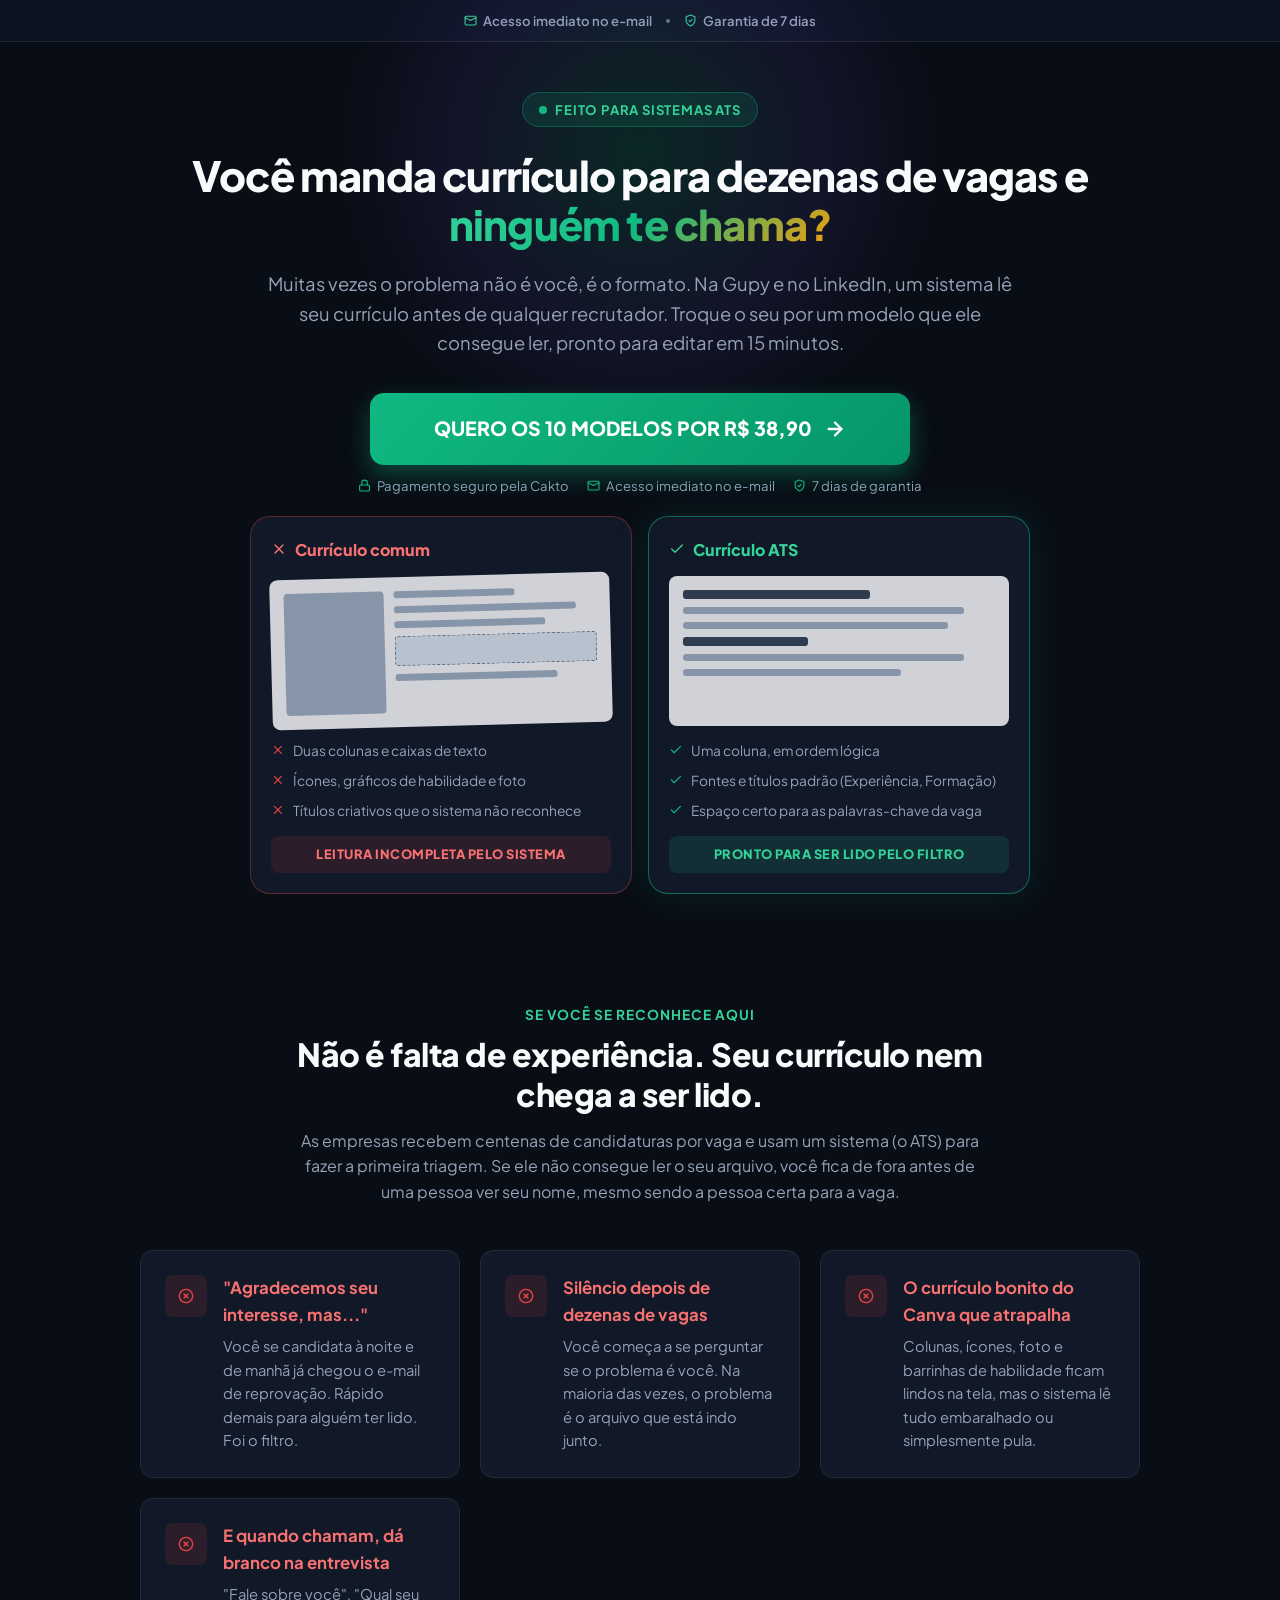
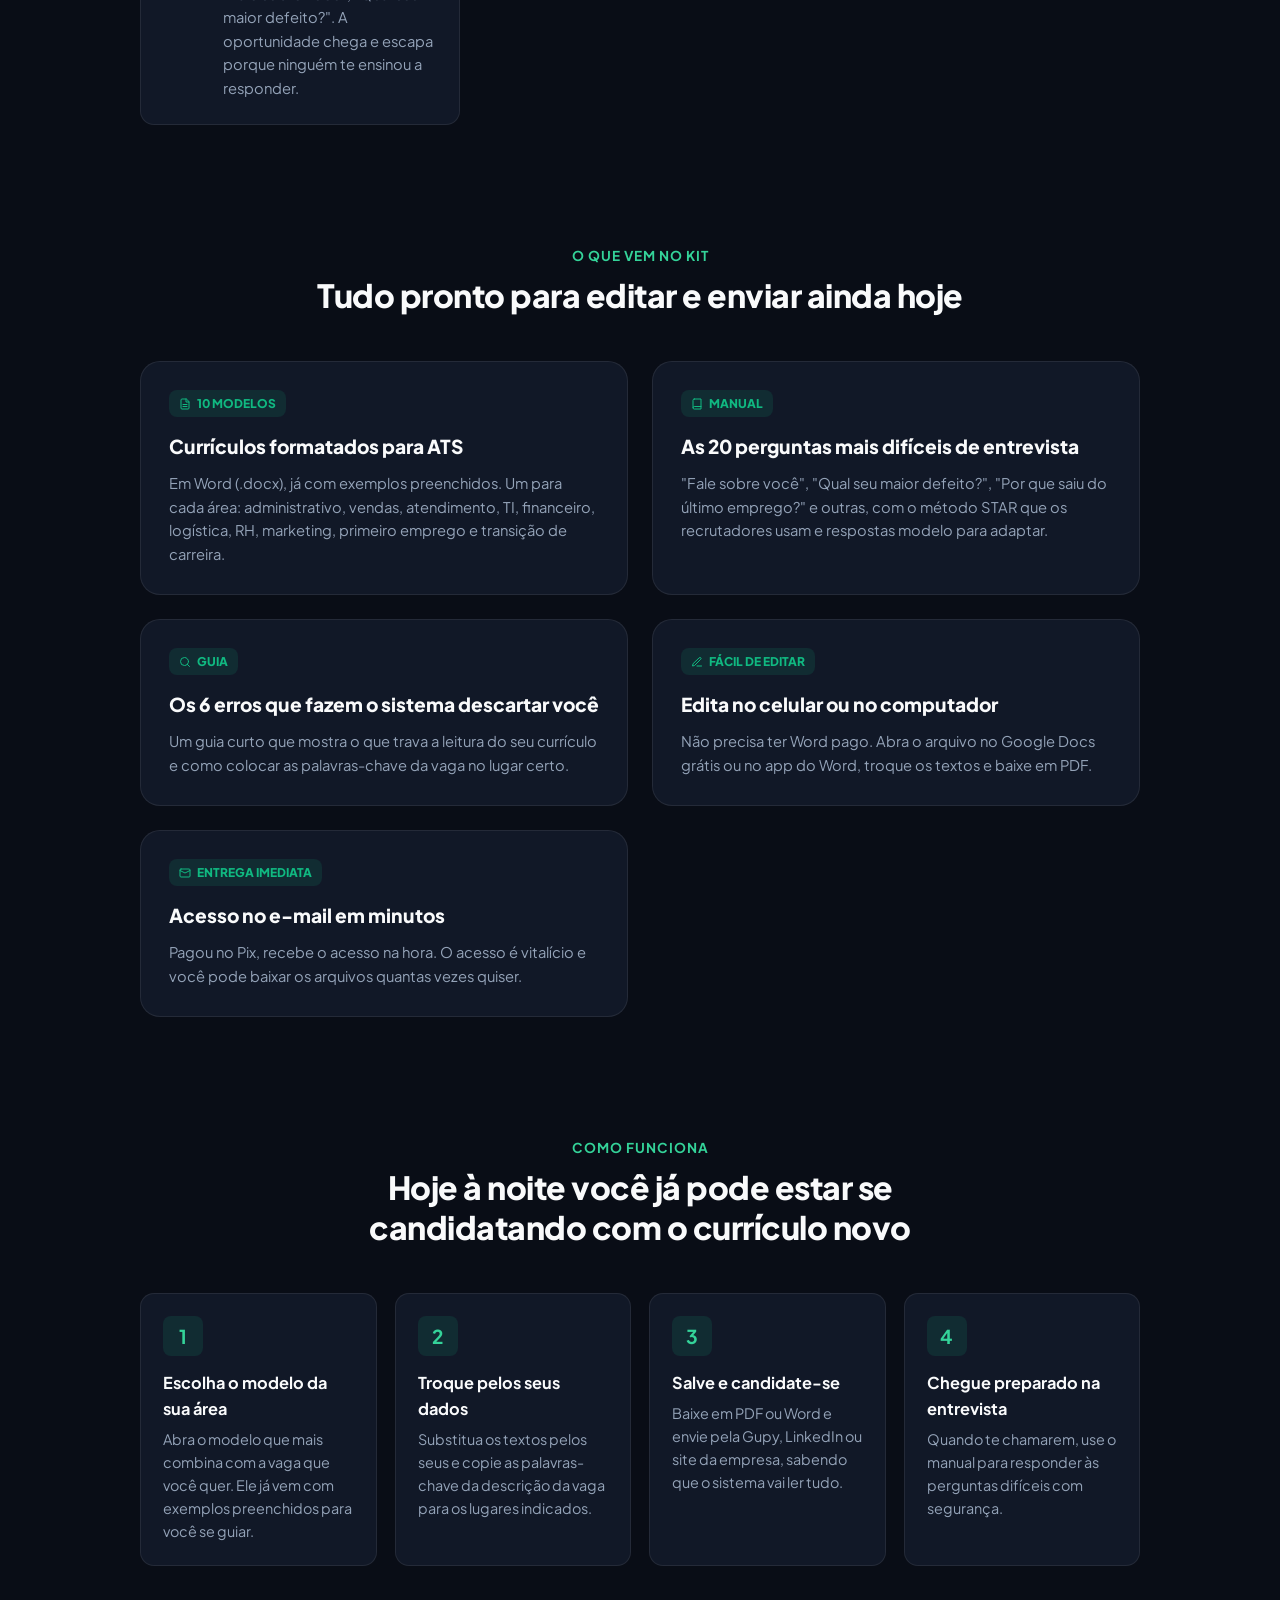
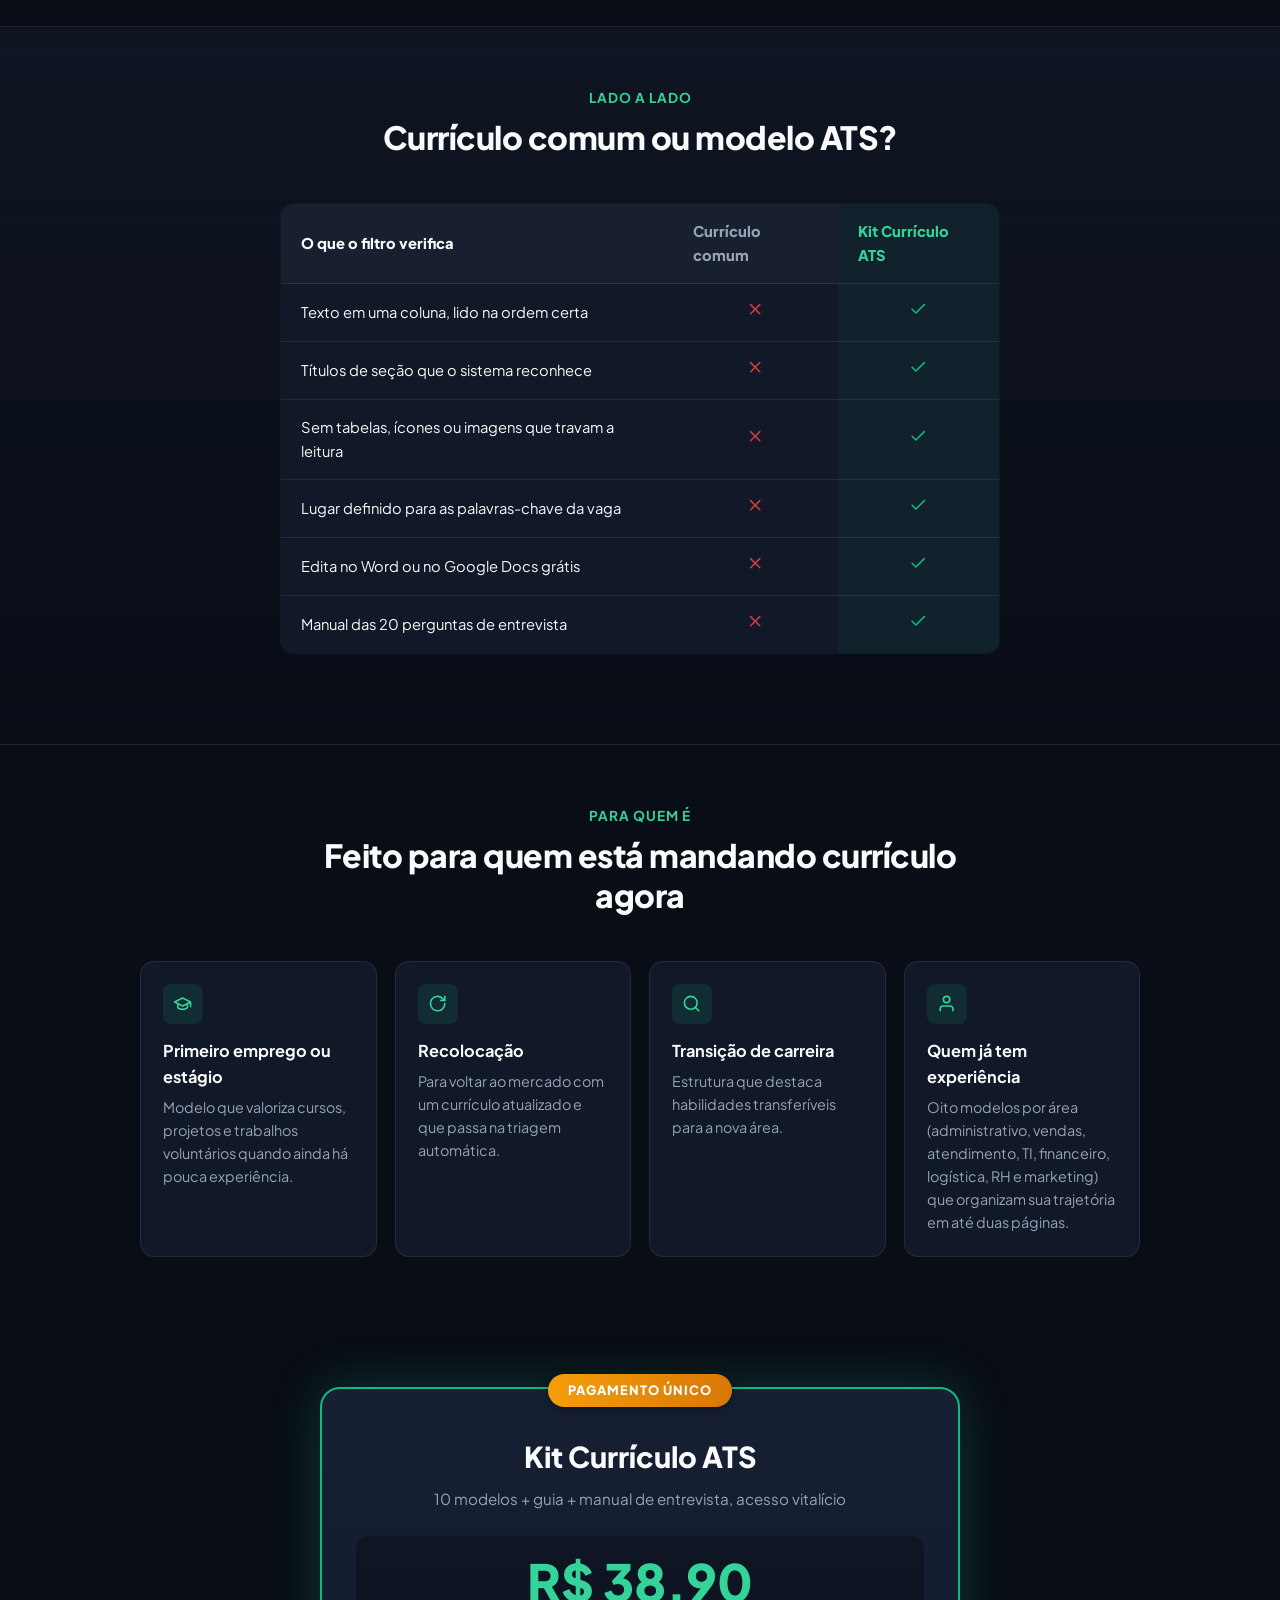
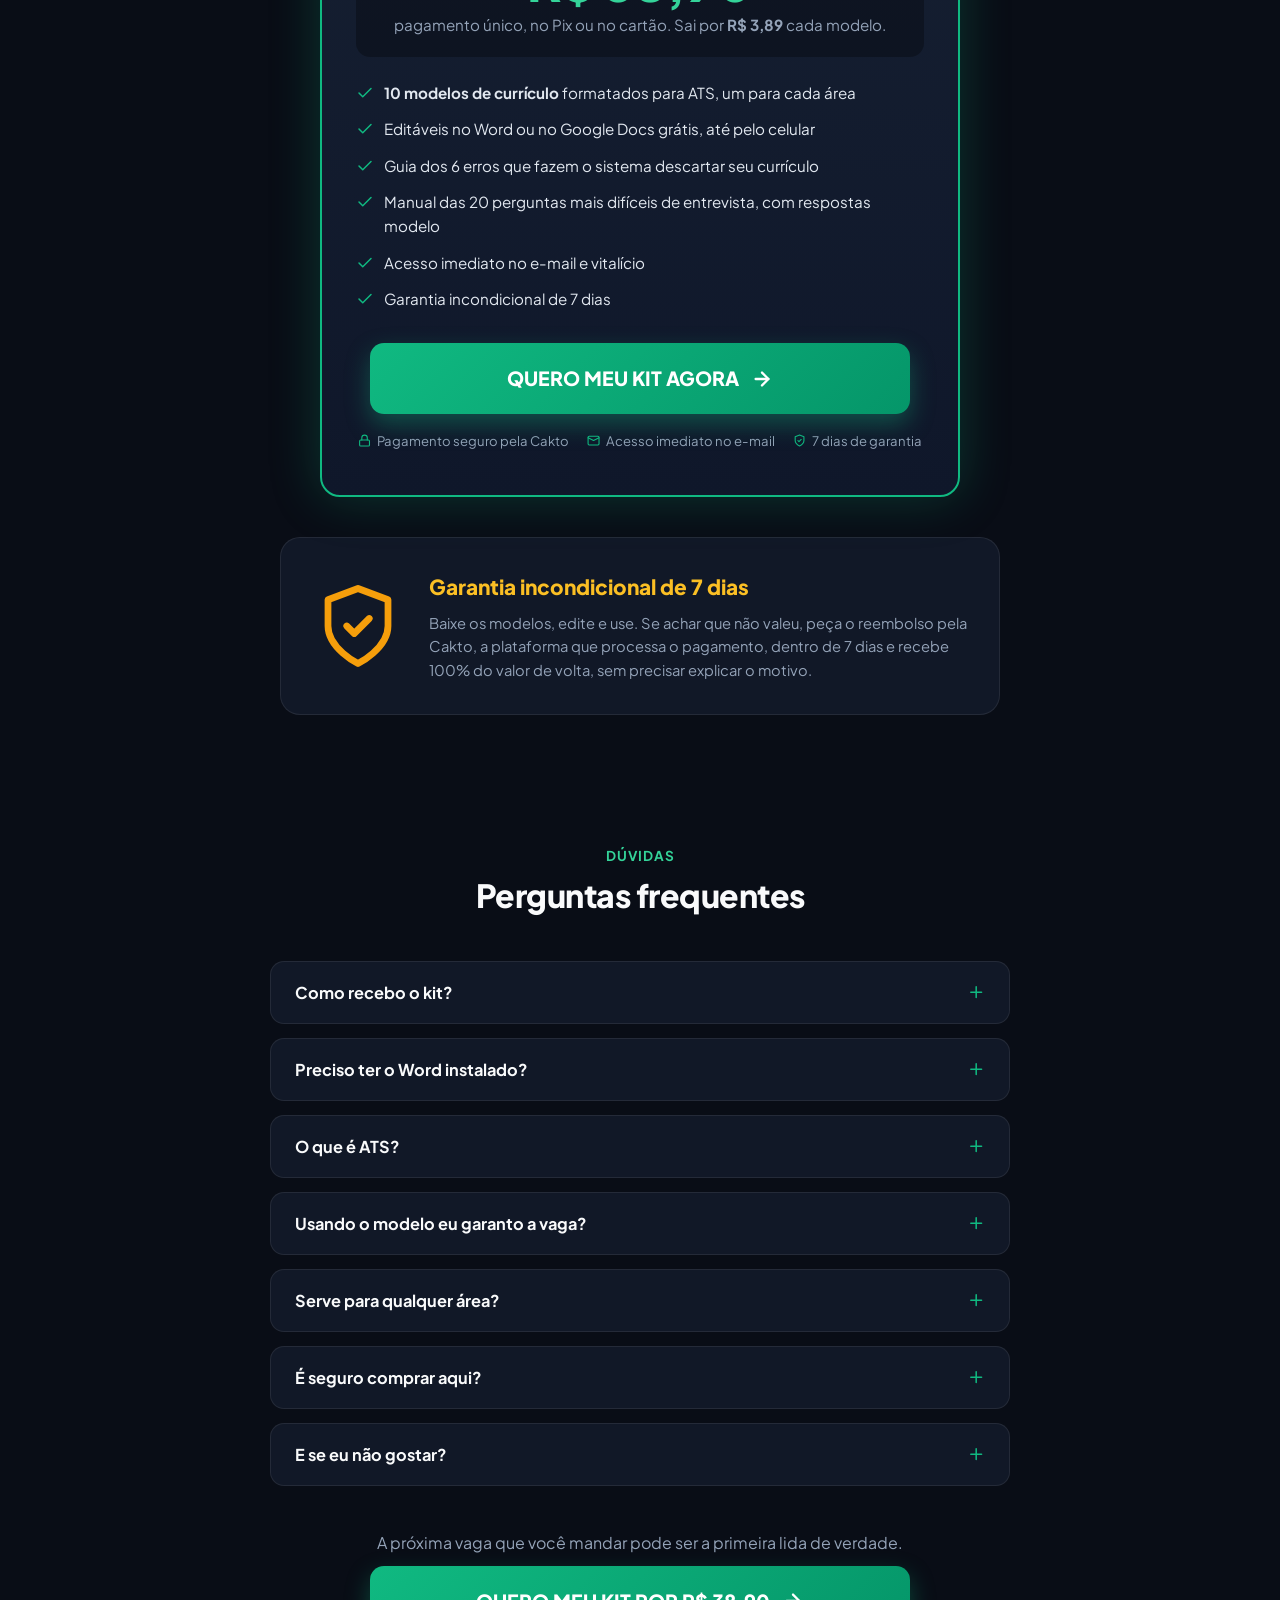
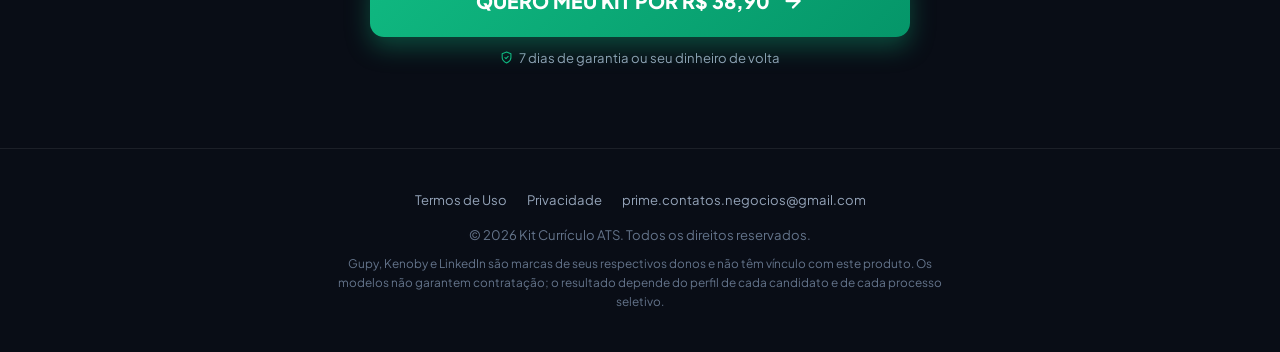
==== commit d3f8d393: "Preço normal R$ 38,90 (fica abaixo de R$ 40 com a taxa da Cakto) Co-Authored-By: Claude Opus 5.5 (1M" ====
--- a/index.html
+++ b/index.html
@@ -12,7 +12,7 @@
   <link rel="preconnect" href="https://fonts.googleapis.com">
   <link rel="preconnect" href="https://fonts.gstatic.com" crossorigin>
   <link rel="stylesheet" href="https://fonts.googleapis.com/css2?family=Plus+Jakarta+Sans:wght@400;500;600;700;800&display=swap">
-  <link rel="stylesheet" href="style.css?v=2026102602">
+  <link rel="stylesheet" href="style.css?v=2026102603">
 </head>
 <body class="bg-glow-wrapper">
 
@@ -41,7 +41,7 @@
 
       <div class="cta-button-wrapper">
         <div class="launch-strip" data-launch-only>
-          <span>Preço promocional: de <s data-config="product.regularPrice">R$ 39,90</s> por <strong data-config="product.salePrice">R$ 27,90</strong> até <span data-launch-date>31/10</span></span>
+          <span>Preço promocional: de <s data-config="product.regularPrice">R$ 38,90</s> por <strong data-config="product.salePrice">R$ 27,90</strong> até <span data-launch-date>31/10</span></span>
           <span class="launch-timer">Termina em <strong data-countdown>7d 00h 00m 00s</strong></span>
         </div>
         <a href="https://pay.cakto.com.br/mofs5mf" class="btn-cta" data-checkout-btn="product" id="hero-cta-btn">
@@ -306,7 +306,7 @@
         <p class="price-tagline">10 modelos + guia + manual de entrevista, acesso vitalício</p>
 
         <div class="pricing-box">
-          <div class="old-price" data-launch-only>Preço normal <span data-config="product.regularPrice">R$ 39,90</span></div>
+          <div class="old-price" data-launch-only>Preço normal <span data-config="product.regularPrice">R$ 38,90</span></div>
           <div class="current-price" data-config="product.salePrice">R$ 27,90</div>
           <div class="installments-note">pagamento único, no Pix ou no cartão. Sai por <strong data-price-per-model>R$ 2,79</strong> cada modelo.</div>
           <div class="launch-timer launch-timer--card" data-launch-only>Preço promocional até <span data-launch-date>31/10</span>. Termina em <strong data-countdown>7d 00h 00m 00s</strong></div>
@@ -450,7 +450,7 @@
     </div>
   </footer>
 
-  <script src="config.js?v=2026102602"></script>
-  <script src="script.js?v=2026102602"></script>
+  <script src="config.js?v=2026102603"></script>
+  <script src="script.js?v=2026102603"></script>
 </body>
 </html>
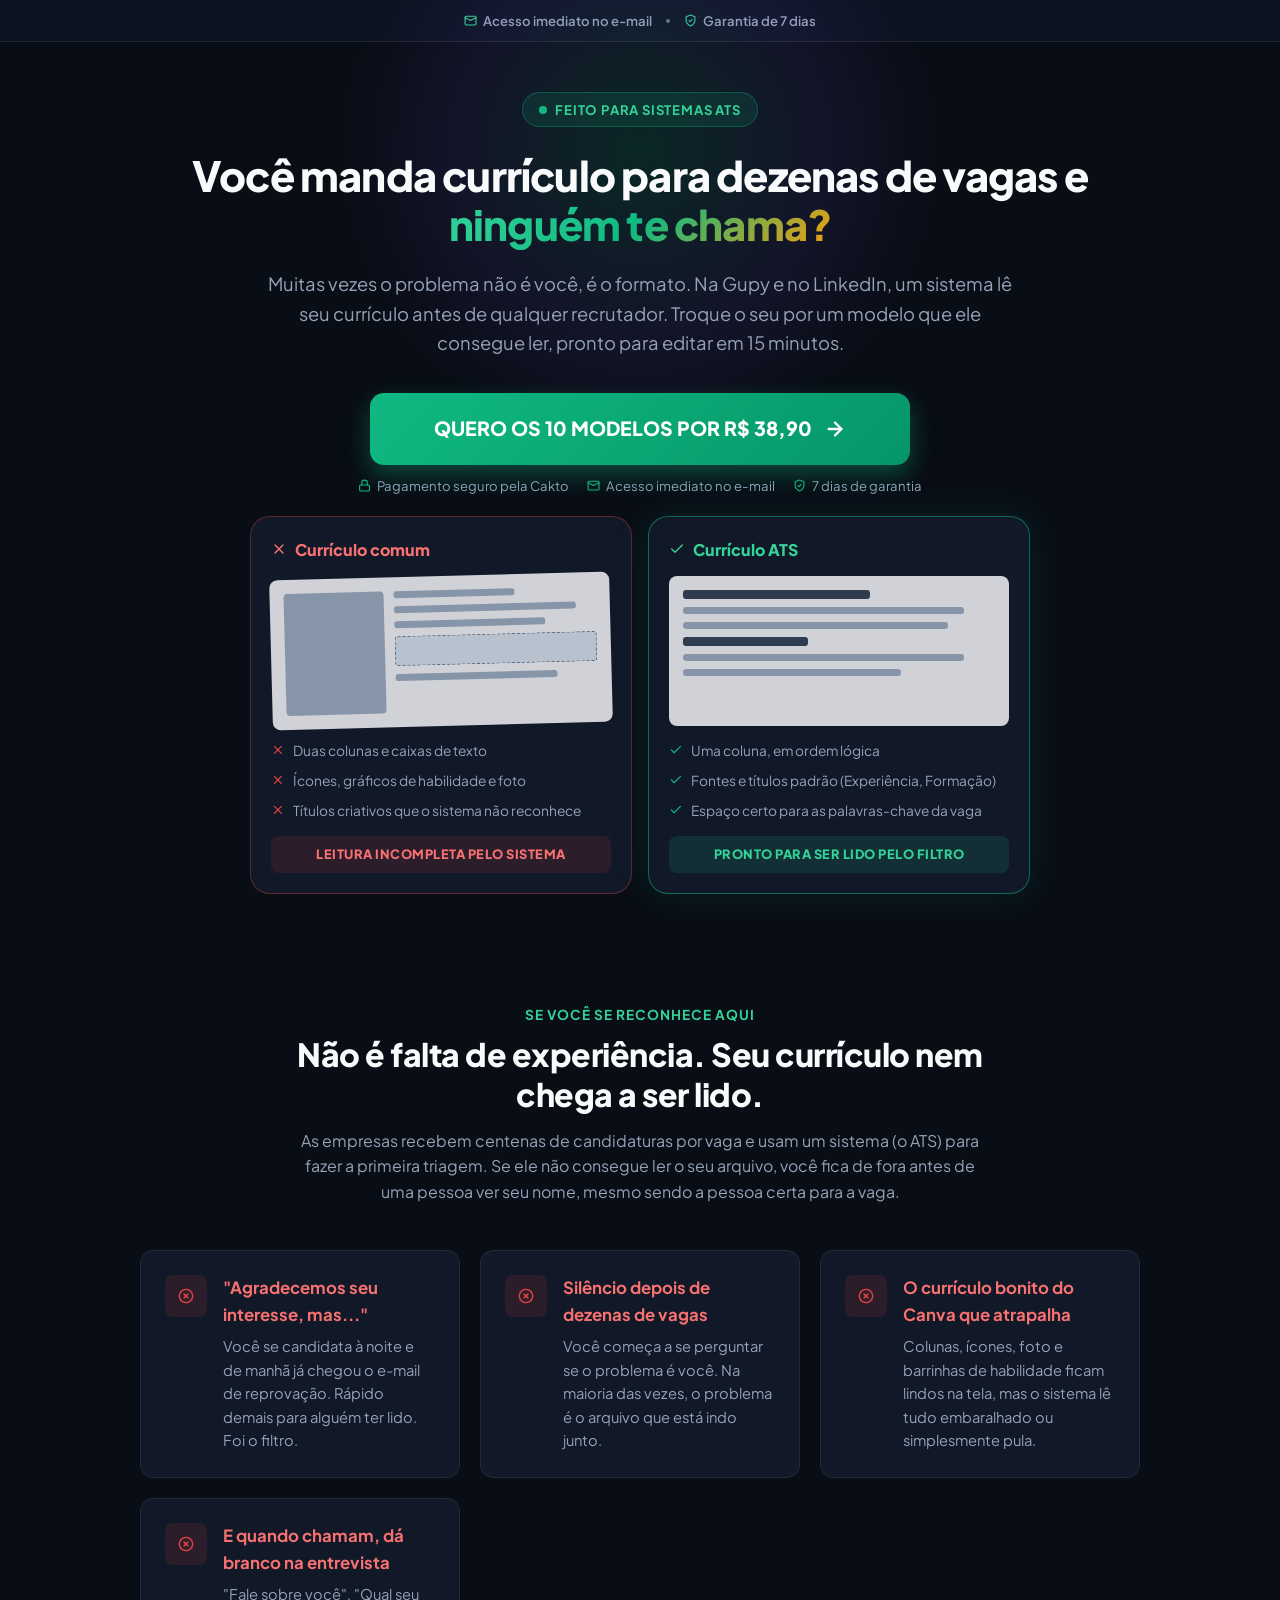
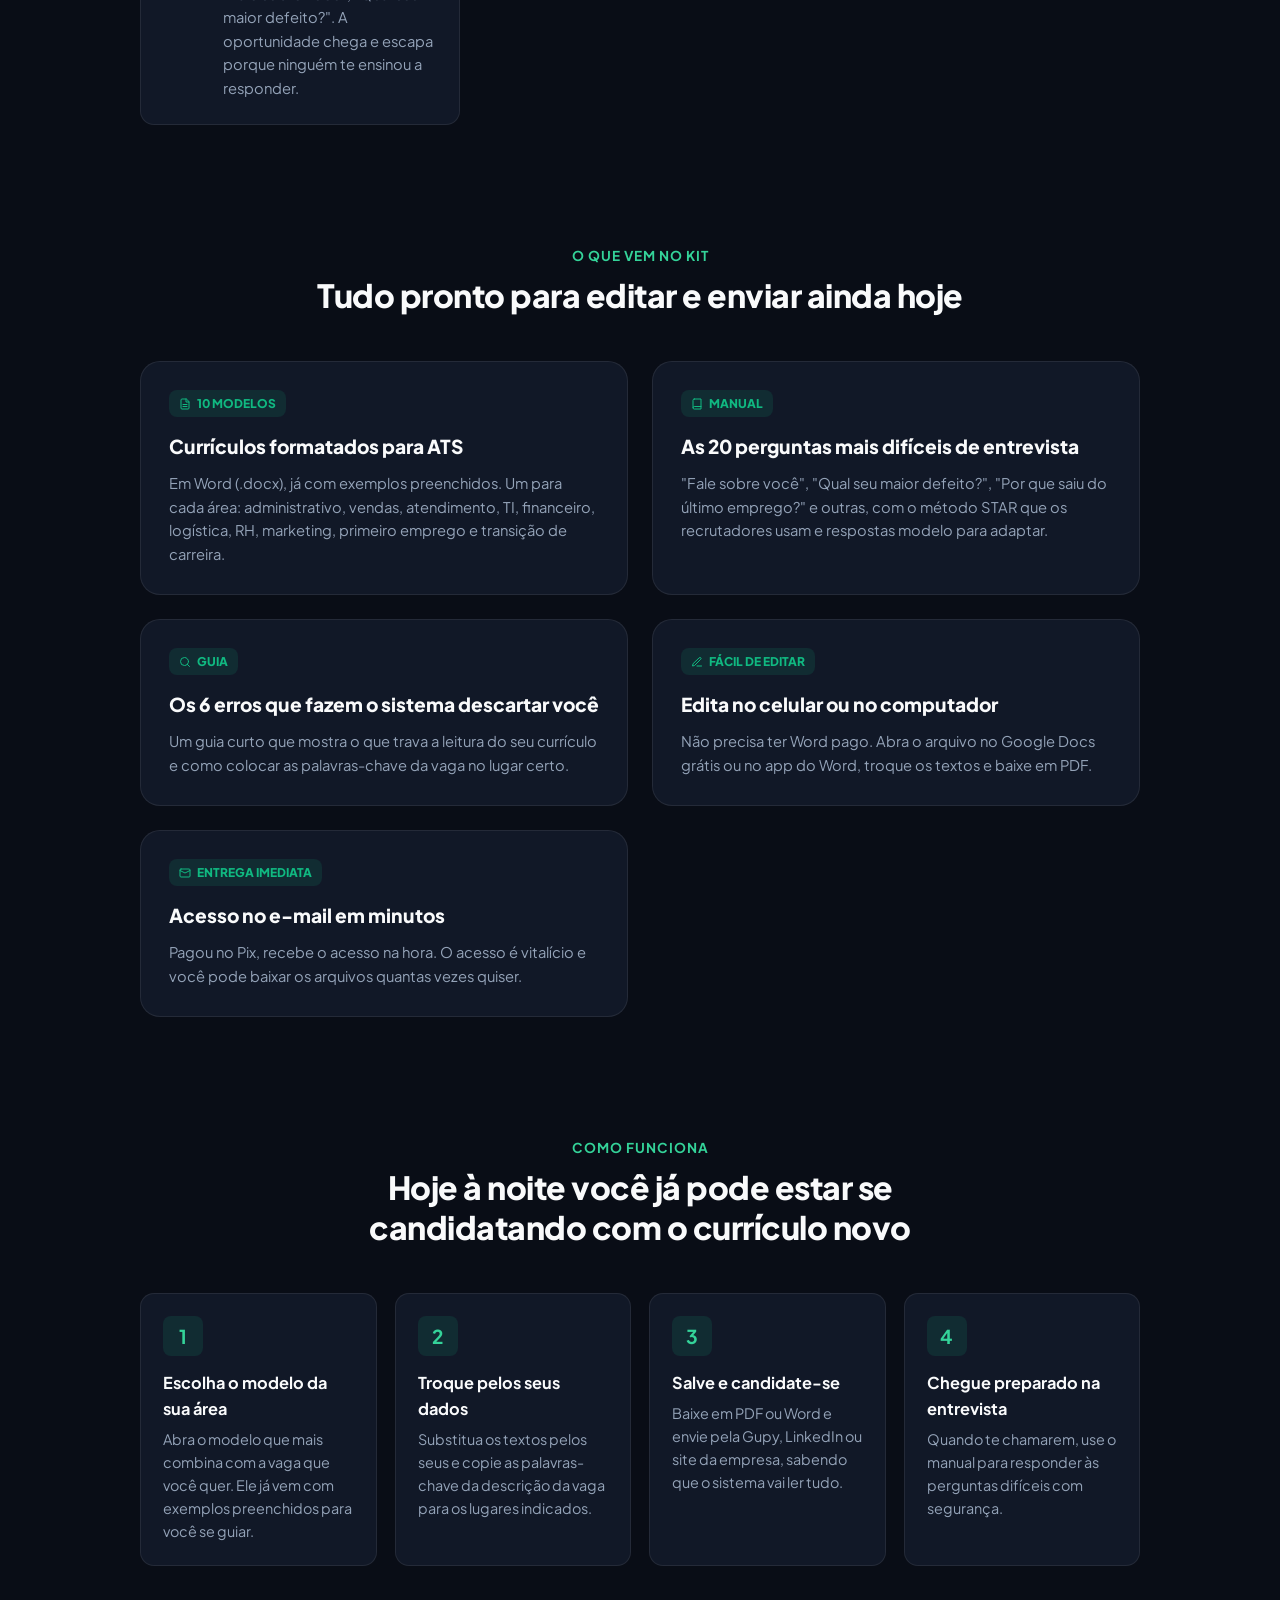
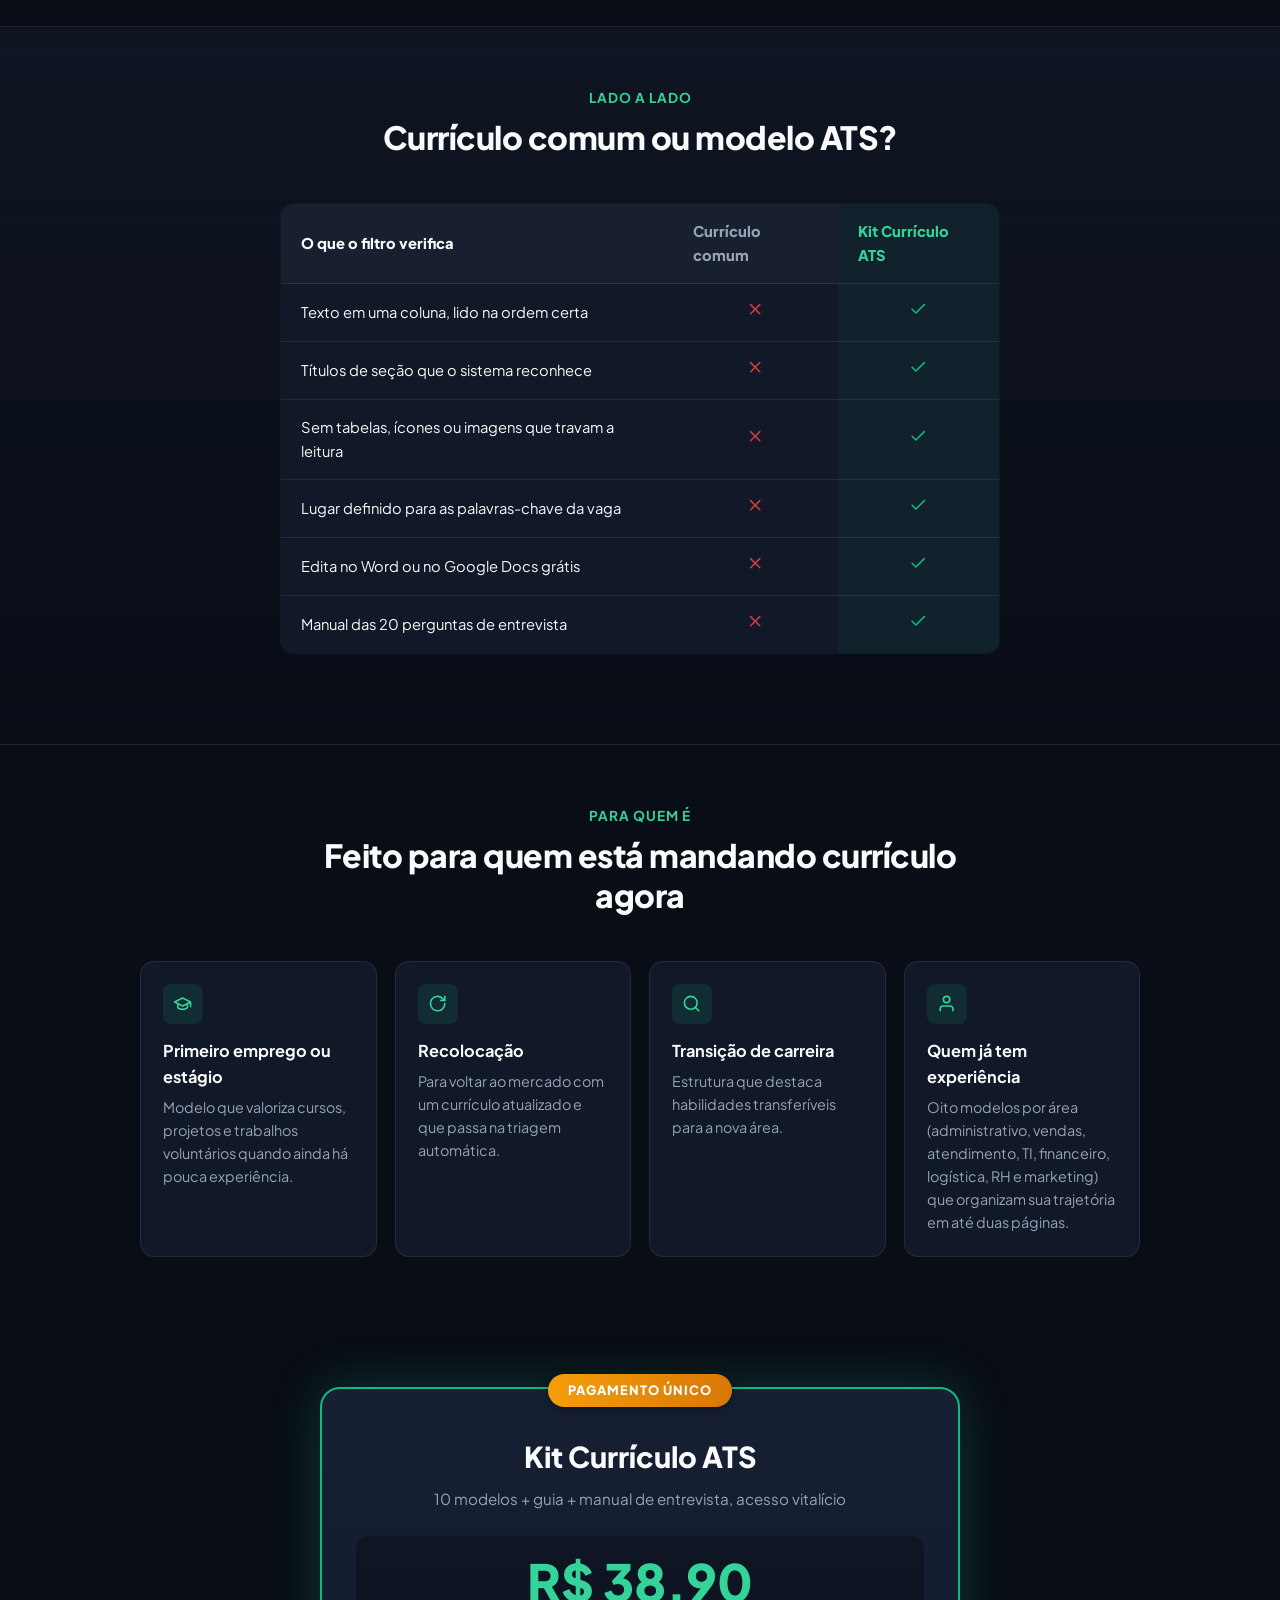
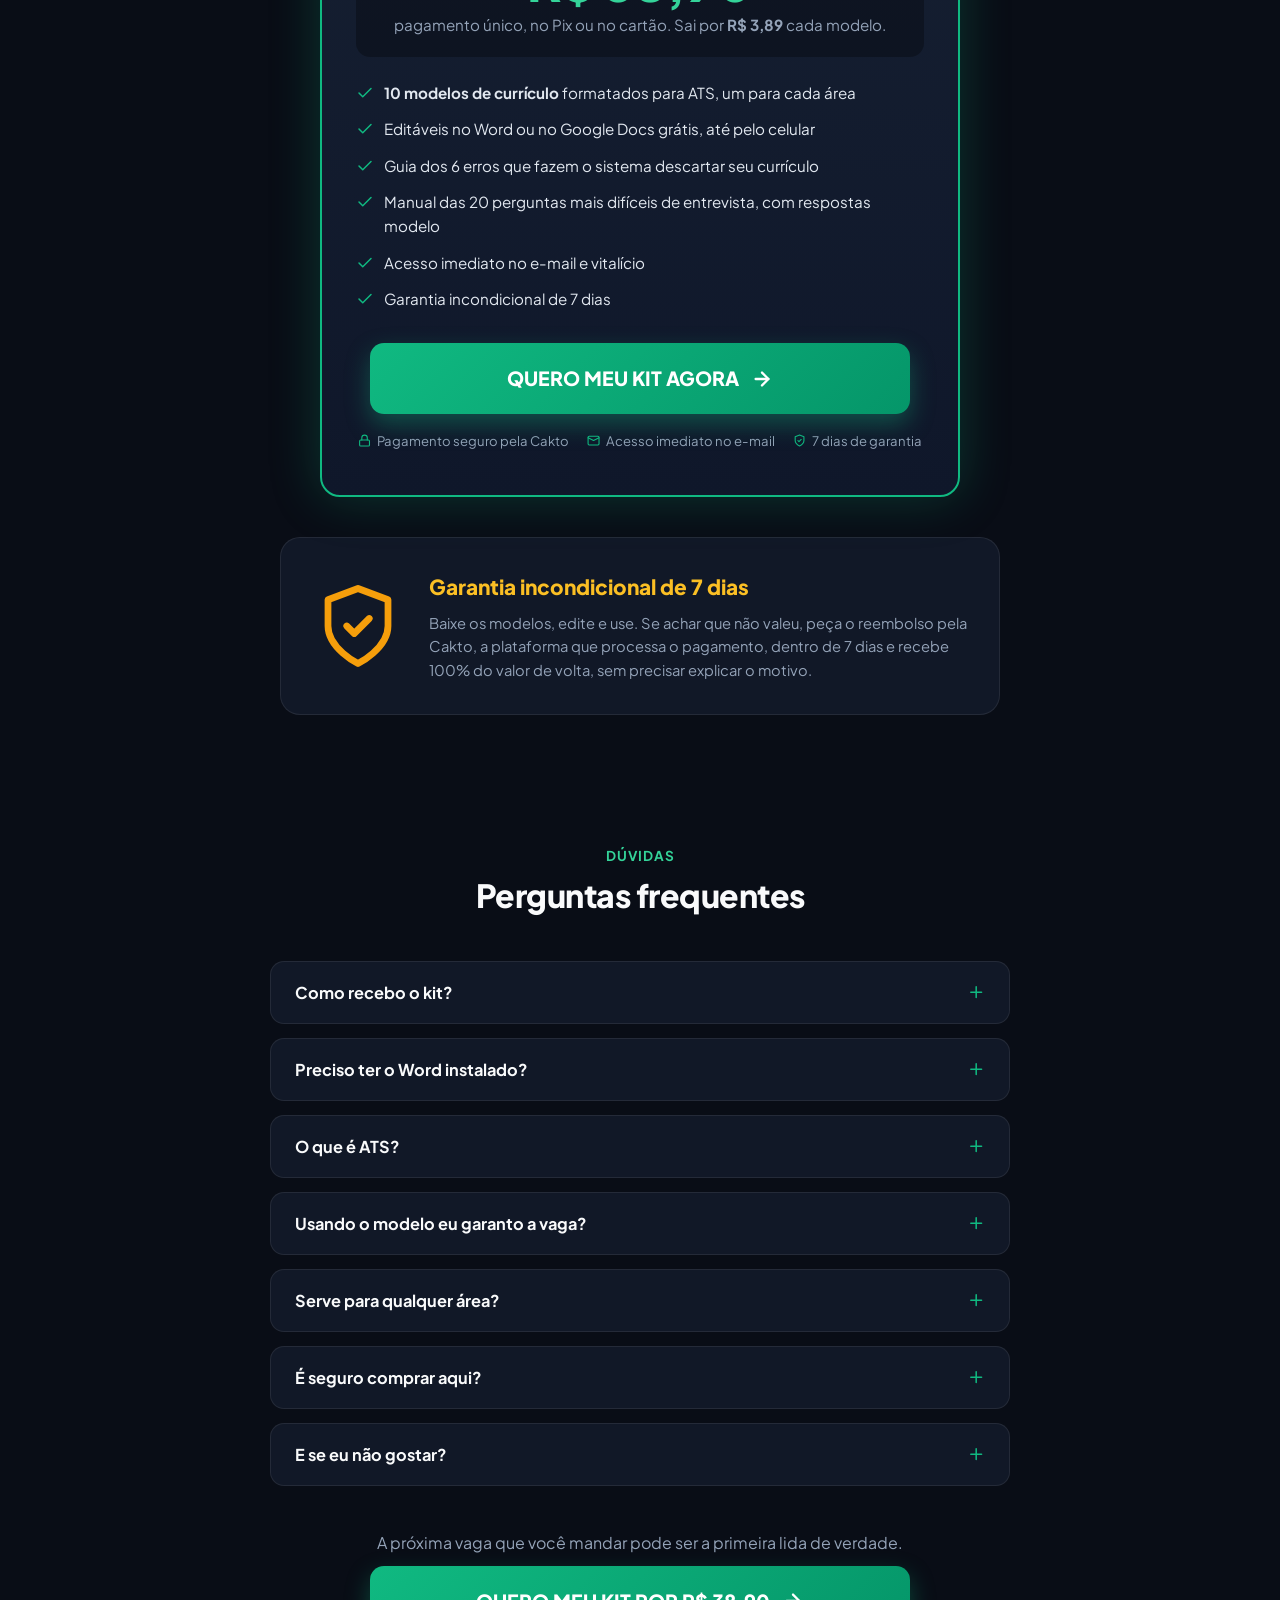
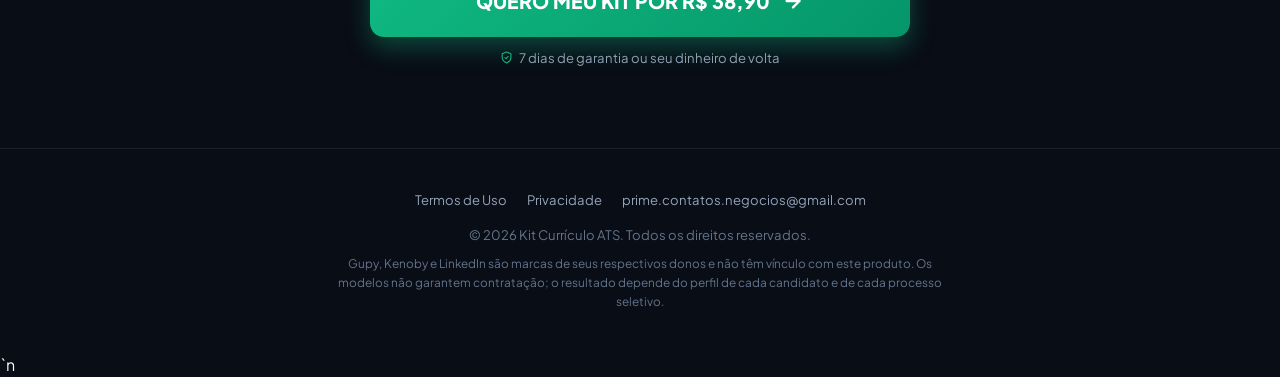
==== commit 83a285cb: "feat: adicionar script de rastreamento e decoracao de checkout Cakto" ====
--- a/index.html
+++ b/index.html
@@ -1,4 +1,4 @@
-<!DOCTYPE html>
+﻿<!DOCTYPE html>
 <html lang="pt-BR">
 <head>
   <meta charset="UTF-8">
@@ -451,6 +451,6 @@
   </footer>
 
   <script src="config.js?v=2026102603"></script>
-  <script src="script.js?v=2026102603"></script>
+  <script src="script.js?v=2026102603"></script>`n  <script src="tracker.js" defer></script>
 </body>
 </html>
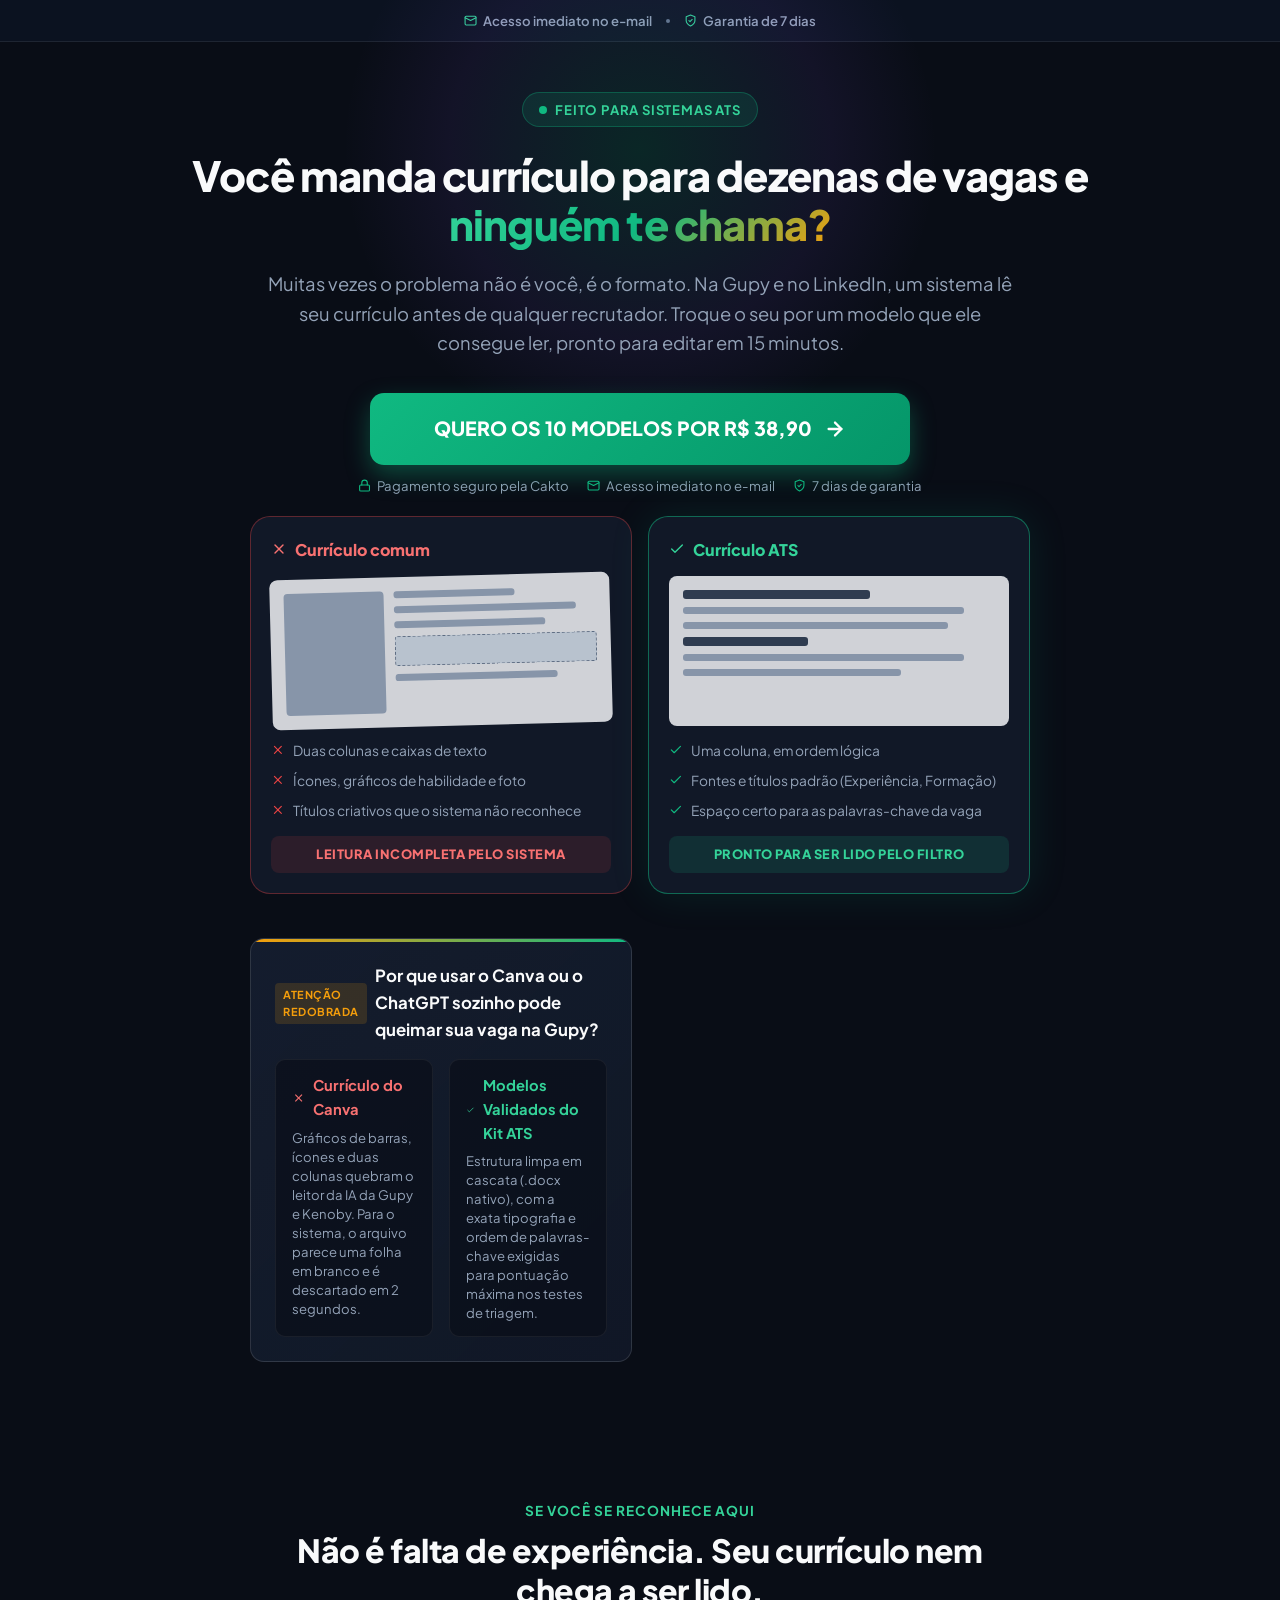
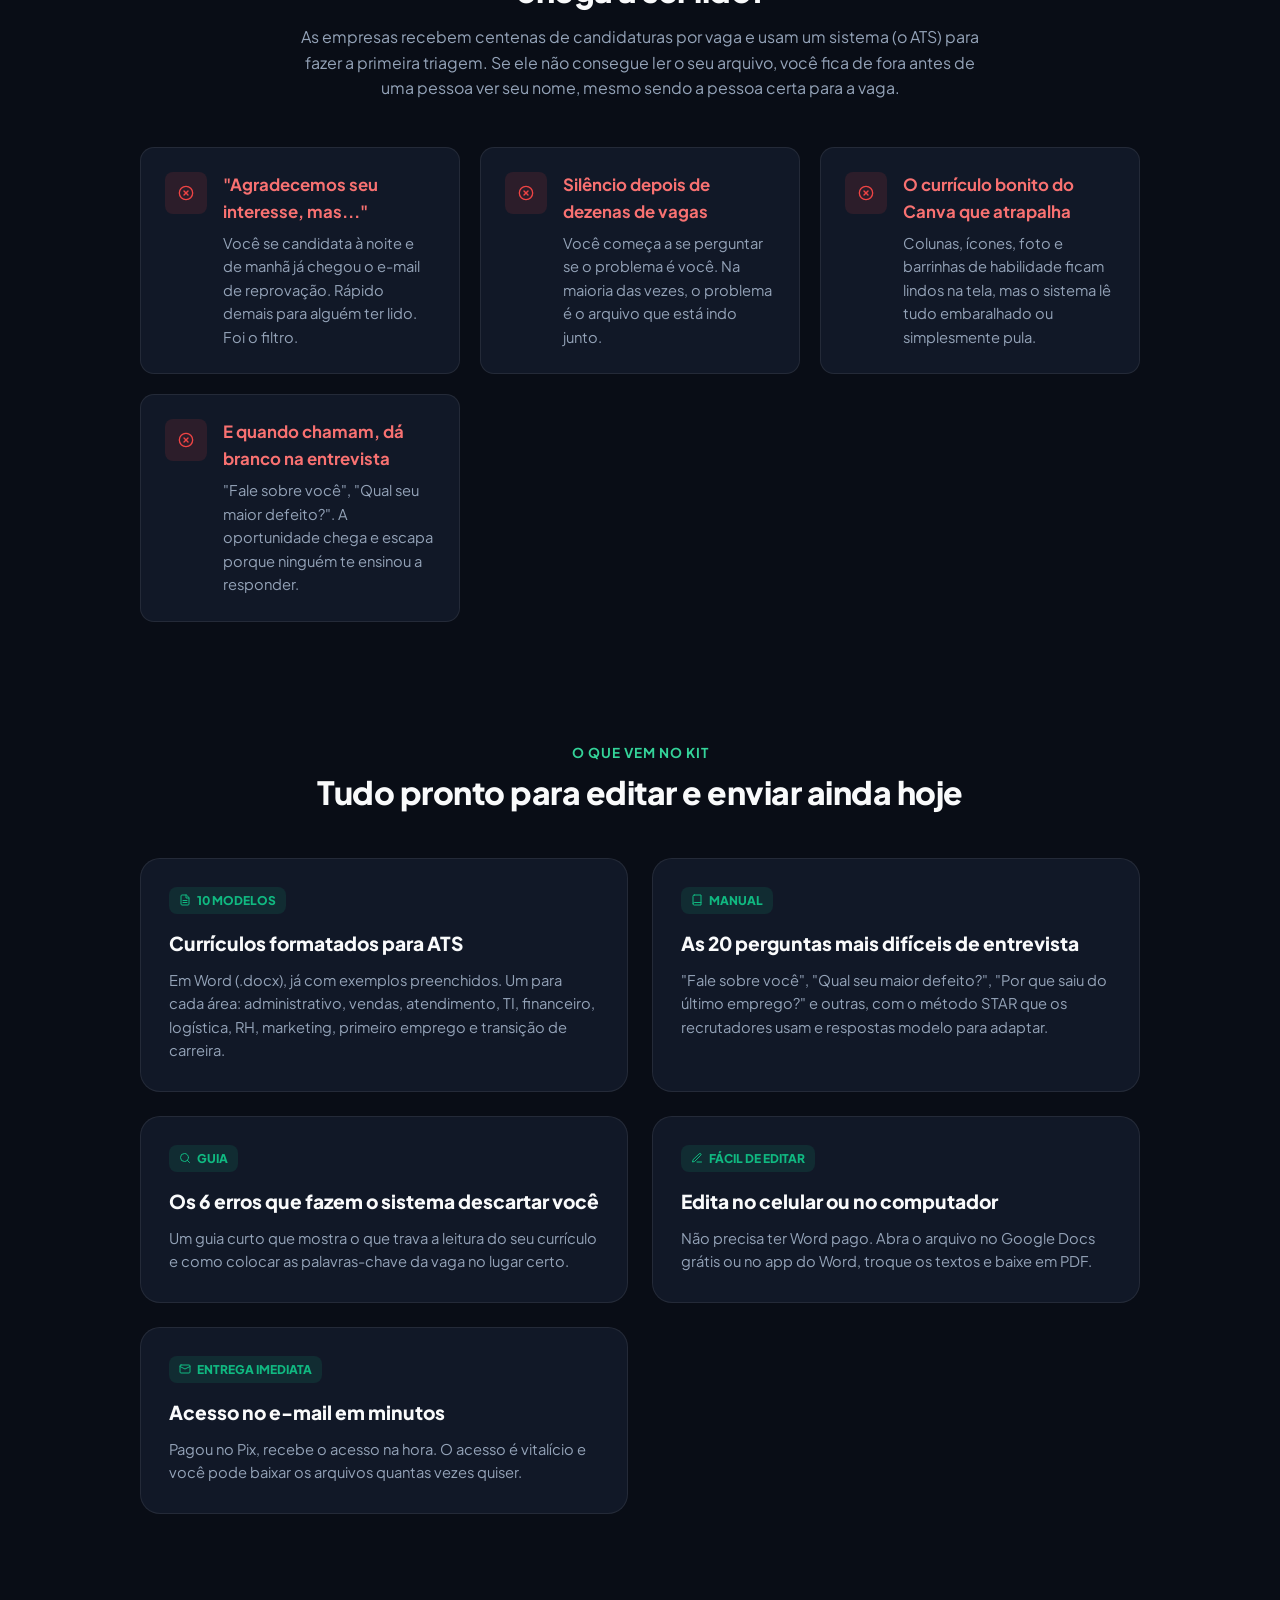
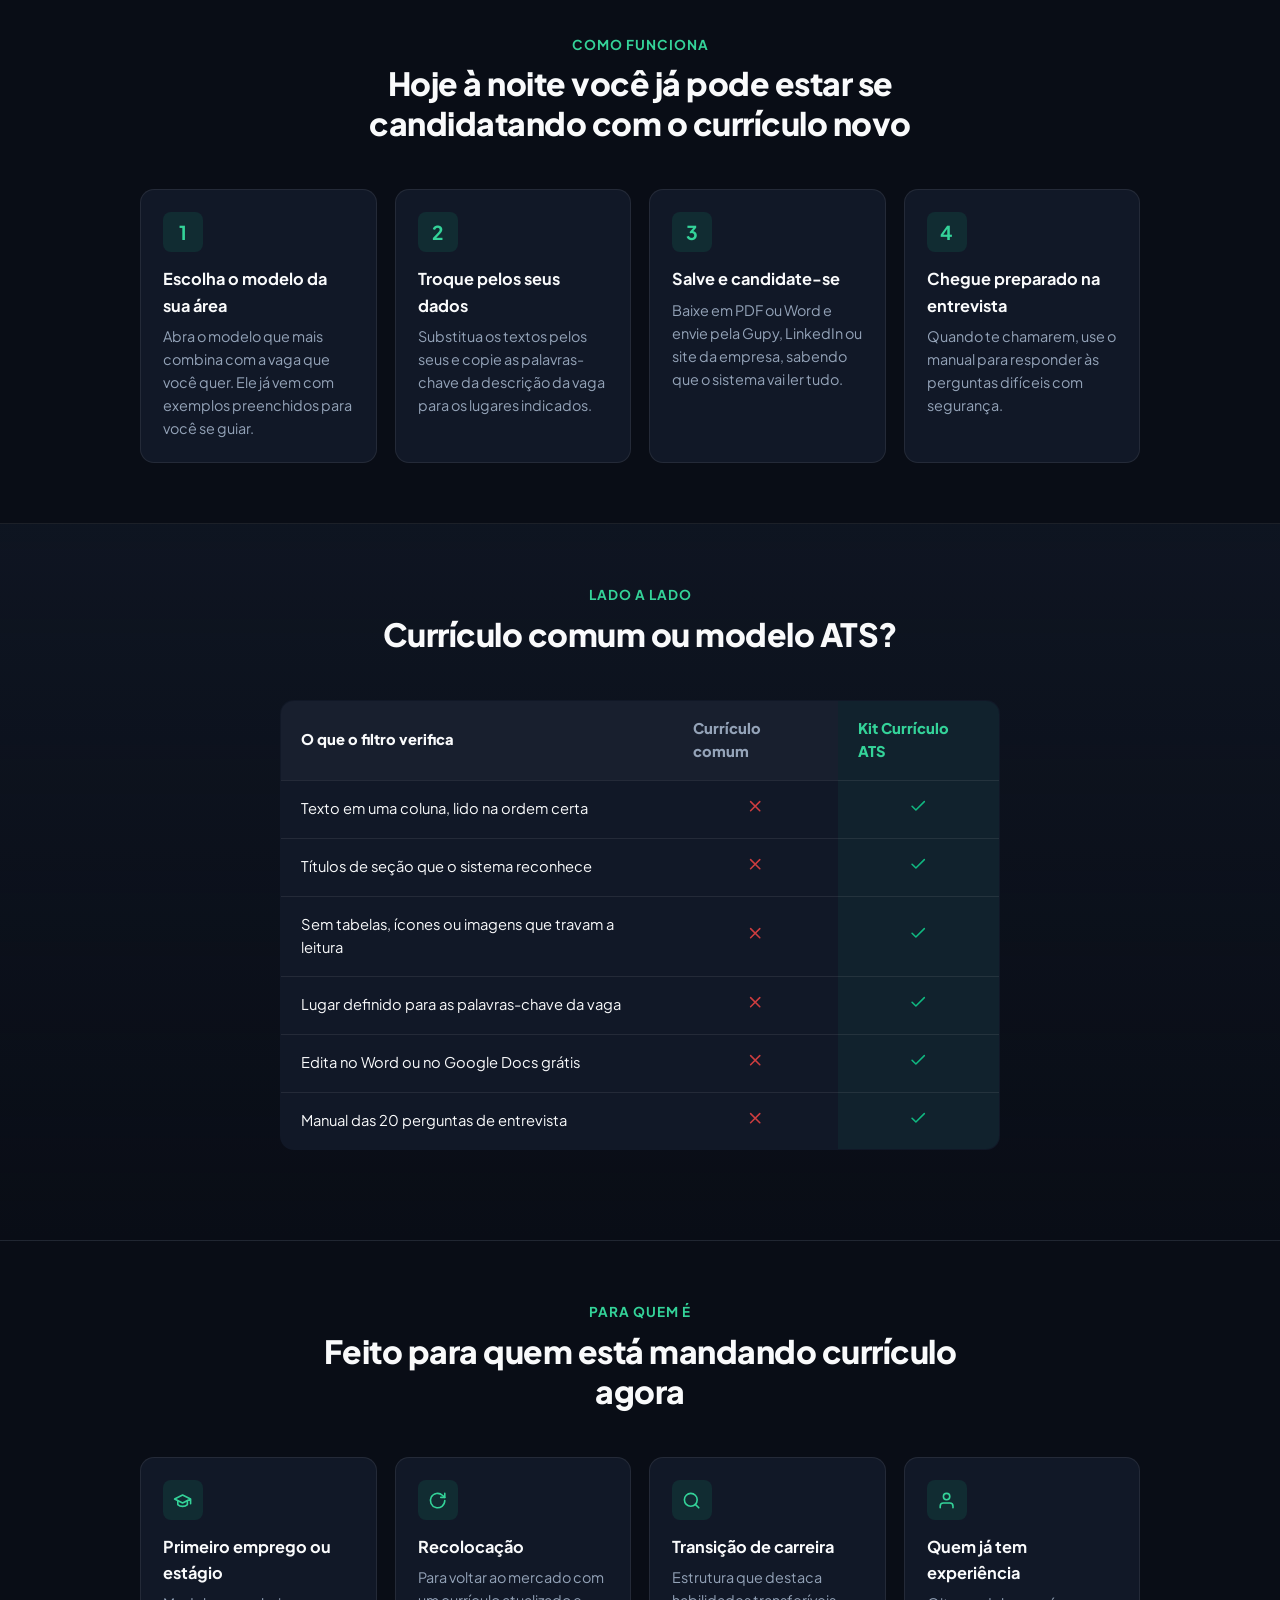
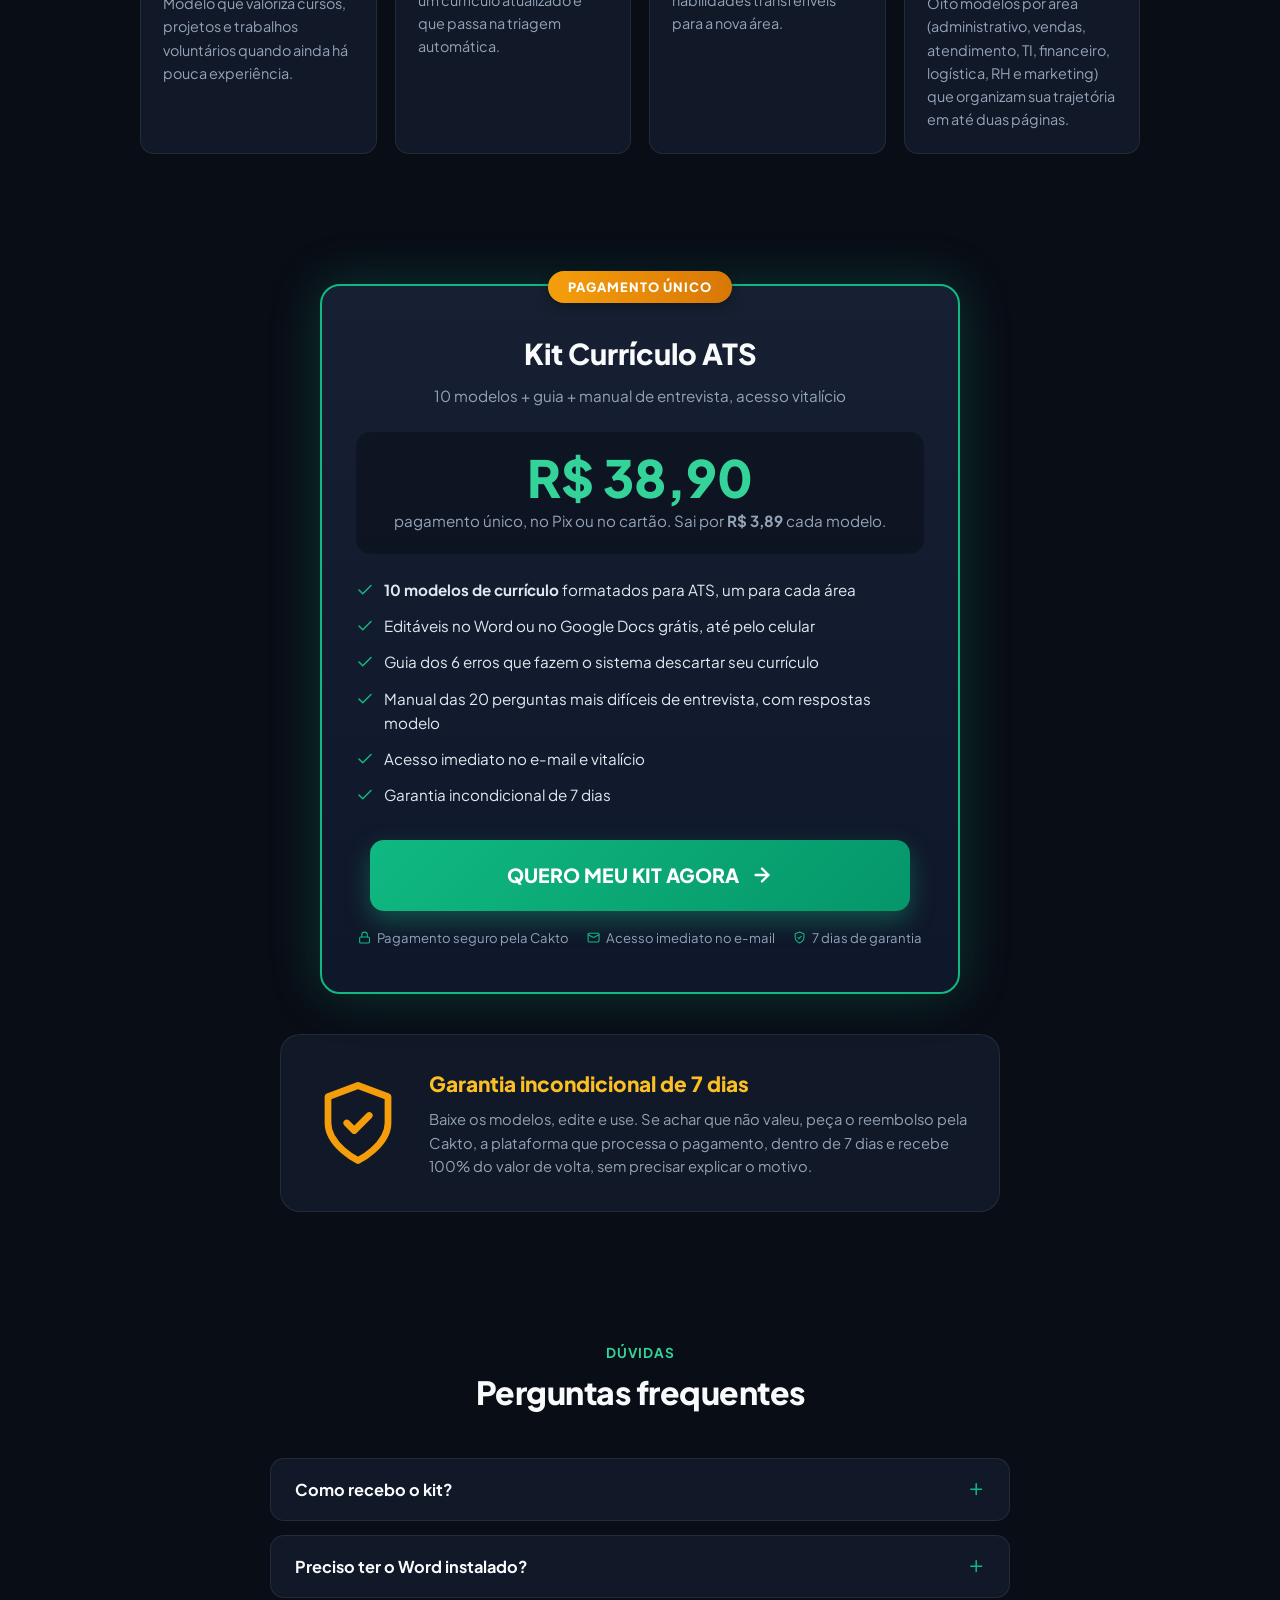
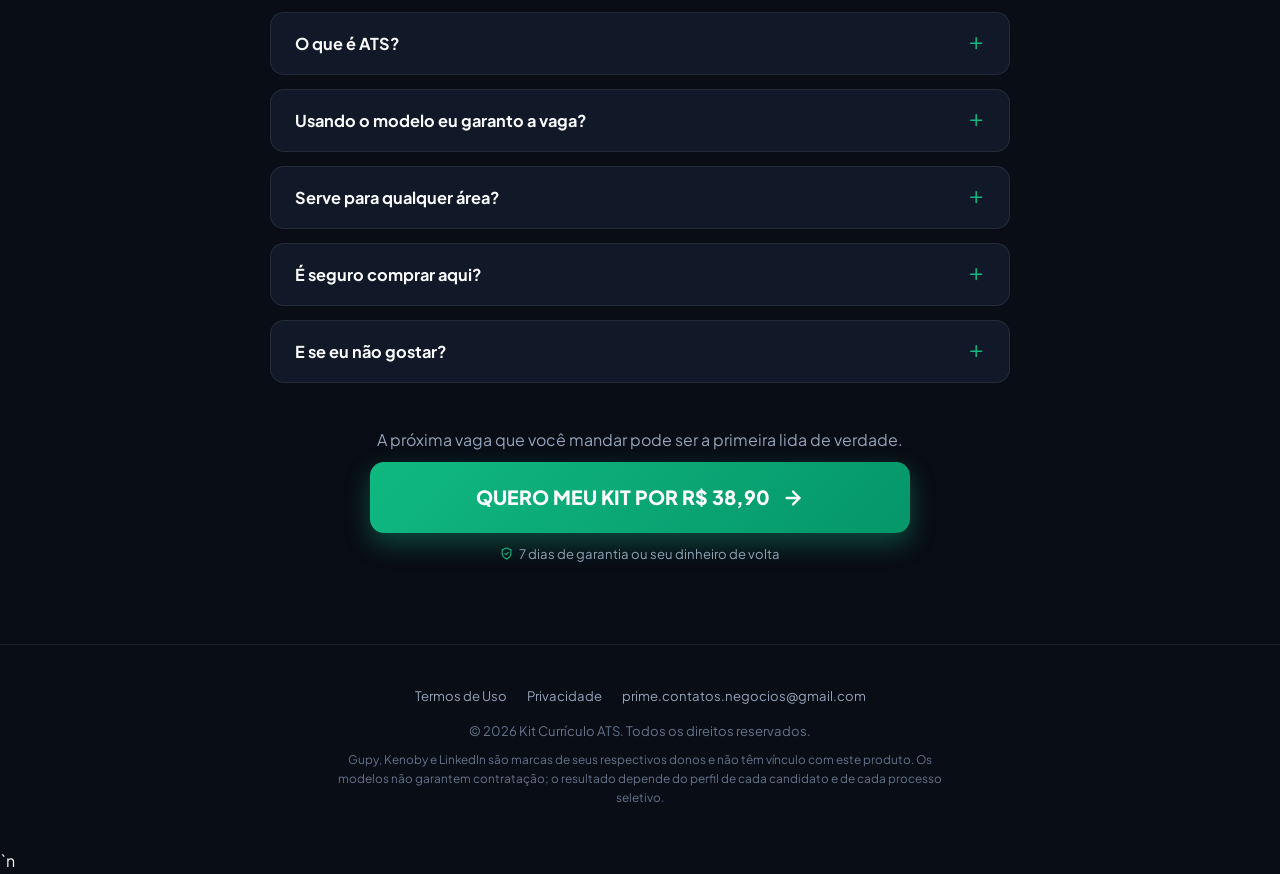
==== commit c6c303f9: "feat: barra fixa de compra mobile sticky CTA e secao comparativa anti-Canva" ====
--- a/index.html
+++ b/index.html
@@ -12,7 +12,7 @@
   <link rel="preconnect" href="https://fonts.googleapis.com">
   <link rel="preconnect" href="https://fonts.gstatic.com" crossorigin>
   <link rel="stylesheet" href="https://fonts.googleapis.com/css2?family=Plus+Jakarta+Sans:wght@400;500;600;700;800&display=swap">
-  <link rel="stylesheet" href="style.css?v=2026102603">
+  <link rel="stylesheet" href="style.css?v=2026103001">
 </head>
 <body class="bg-glow-wrapper">
 
@@ -87,6 +87,32 @@
           </ul>
           <div class="ats-result">Pronto para ser lido pelo filtro</div>
         </div>
+            <!-- MATADOR DE OBJEÇÃO: POR QUE CANVA E CHATGPT SÃO REPROVADOS -->
+      <div class="objection-killer-card">
+        <div style="display:flex; align-items:center; gap:8px;">
+          <span style="background:rgba(245, 158, 11, 0.15); color:var(--accent-gold); font-size:11px; font-weight:700; padding:3px 8px; border-radius:4px; text-transform:uppercase; letter-spacing:0.5px;">Atenção Redobrada</span>
+          <h3 style="font-size:1.05rem; font-weight:700; color:var(--text-main); margin:0;">Por que usar o Canva ou o ChatGPT sozinho pode queimar sua vaga na Gupy?</h3>
+        </div>
+        <div class="objection-grid">
+          <div class="objection-item objection-item-bad">
+            <div class="objection-item-title">
+              <svg width="18" height="18" viewBox="0 0 24 24" fill="none" stroke="currentColor" stroke-width="2"><line x1="18" y1="6" x2="6" y2="18"></line><line x1="6" y1="6" x2="18" y2="18"></line></svg>
+              Currículo do Canva
+            </div>
+            <p class="objection-item-desc">
+              Gráficos de barras, ícones e duas colunas quebram o leitor da IA da Gupy e Kenoby. Para o sistema, o arquivo parece uma folha em branco e é descartado em 2 segundos.
+            </p>
+          </div>
+          <div class="objection-item objection-item-good">
+            <div class="objection-item-title">
+              <svg width="18" height="18" viewBox="0 0 24 24" fill="none" stroke="currentColor" stroke-width="2"><polyline points="20 6 9 17 4 12"></polyline></svg>Modelos Validados do Kit ATS
+            </div>
+            <p class="objection-item-desc">
+              Estrutura limpa em cascata (.docx nativo), com a exata tipografia e ordem de palavras-chave exigidas para pontuação máxima nos testes de triagem.
+            </p>
+          </div>
+        </div>
+      </div>
       </div>
     </div>
   </header>
@@ -450,7 +476,19 @@
     </div>
   </footer>
 
-  <script src="config.js?v=2026102603"></script>
-  <script src="script.js?v=2026102603"></script>`n  <script src="tracker.js" defer></script>
+  <script src="config.js?v=2026103001"></script>
+  <script src="script.js?v=2026103001"></script>`n  <script src="tracker.js" defer></script>
+  <!-- BARRA FIXA DE COMPRA NO CELULAR (STICKY MOBILE CTA) -->
+  <aside class="sticky-mobile-cta" aria-label="Acesso rápido à compra">
+    <div class="sticky-mobile-inner">
+      <div class="sticky-mobile-info">
+        <span class="sticky-mobile-title">Kit 10 Modelos ATS</span>
+        <span class="sticky-mobile-price"><s>R$ 38,90</s> R$ 27,90</span>
+      </div>
+      <a href="https://pay.cakto.com.br/mofs5mf" class="sticky-mobile-btn" data-checkout-btn="product">
+        Garantir Agora ›
+      </a>
+    </div>
+  </aside>
 </body>
 </html>
--- a/style.css
+++ b/style.css
@@ -1865,3 +1865,152 @@
 .launch-strip strong {
   white-space: nowrap;
 }
+
+/* ==========================================================================
+   STICKY MOBILE CTA BAR & OBJECTION KILLERS
+   ========================================================================== */
+.sticky-mobile-cta {
+  display: none;
+  position: fixed;
+  bottom: 0;
+  left: 0;
+  right: 0;
+  z-index: 9999;
+  background: rgba(9, 13, 22, 0.94);
+  backdrop-filter: blur(12px);
+  -webkit-backdrop-filter: blur(12px);
+  border-top: 1px solid rgba(255, 255, 255, 0.1);
+  padding: 10px 16px;
+  box-shadow: 0 -8px 24px rgba(0, 0, 0, 0.5);
+  animation: slideUpMobile 0.3s cubic-bezier(0.16, 1, 0.3, 1);
+}
+
+@keyframes slideUpMobile {
+  from { transform: translateY(100%); }
+  to { transform: translateY(0); }
+}
+
+.sticky-mobile-inner {
+  display: flex;
+  align-items: center;
+  justify-content: space-between;
+  gap: 12px;
+  max-width: 500px;
+  margin: 0 auto;
+}
+
+.sticky-mobile-info {
+  display: flex;
+  flex-direction: column;
+}
+
+.sticky-mobile-title {
+  font-size: 0.85rem;
+  font-weight: 700;
+  color: var(--text-main);
+  line-height: 1.2;
+}
+
+.sticky-mobile-price {
+  font-size: 0.8rem;
+  color: var(--accent-gold);
+  font-weight: 600;
+}
+
+.sticky-mobile-price s {
+  color: var(--text-muted);
+  font-weight: 400;
+  margin-right: 4px;
+}
+
+.sticky-mobile-btn {
+  display: inline-flex;
+  align-items: center;
+  justify-content: center;
+  background: var(--accent-green);
+  color: #042f2e;
+  font-weight: 800;
+  font-size: 0.85rem;
+  padding: 10px 16px;
+  border-radius: var(--radius-sm);
+  text-decoration: none;
+  white-space: nowrap;
+  box-shadow: 0 0 16px var(--accent-green-glow);
+  transition: transform 0.15s ease, background-color 0.15s ease;
+}
+
+.sticky-mobile-btn:active {
+  transform: scale(0.97);
+}
+
+@media (max-width: 768px) {
+  .sticky-mobile-cta {
+    display: block;
+  }
+  body {
+    padding-bottom: 72px;
+  }
+}
+
+.objection-killer-card {
+  background: linear-gradient(135deg, rgba(22, 32, 50, 0.85) 0%, rgba(17, 24, 39, 0.95) 100%);
+  border: 1px solid rgba(255, 255, 255, 0.12);
+  border-radius: 14px;
+  padding: 24px;
+  margin: 28px 0;
+  position: relative;
+  overflow: hidden;
+}
+
+.objection-killer-card::before {
+  content: '';
+  position: absolute;
+  top: 0;
+  left: 0;
+  right: 0;
+  height: 3px;
+  background: linear-gradient(90deg, #F59E0B, #10B981);
+}
+
+.objection-grid {
+  display: grid;
+  grid-template-columns: 1fr 1fr;
+  gap: 16px;
+  margin-top: 16px;
+}
+
+@media (max-width: 640px) {
+  .objection-grid {
+    grid-template-columns: 1fr;
+  }
+}
+
+.objection-item {
+  background: rgba(9, 13, 22, 0.6);
+  border: 1px solid rgba(255, 255, 255, 0.06);
+  border-radius: 10px;
+  padding: 14px 16px;
+}
+
+.objection-item-title {
+  display: flex;
+  align-items: center;
+  gap: 8px;
+  font-weight: 700;
+  font-size: 0.92rem;
+  margin-bottom: 6px;
+}
+
+.objection-item-bad .objection-item-title {
+  color: #F87171;
+}
+
+.objection-item-good .objection-item-title {
+  color: #34D399;
+}
+
+.objection-item-desc {
+  font-size: 0.82rem;
+  color: var(--text-muted);
+  line-height: 1.45;
+}
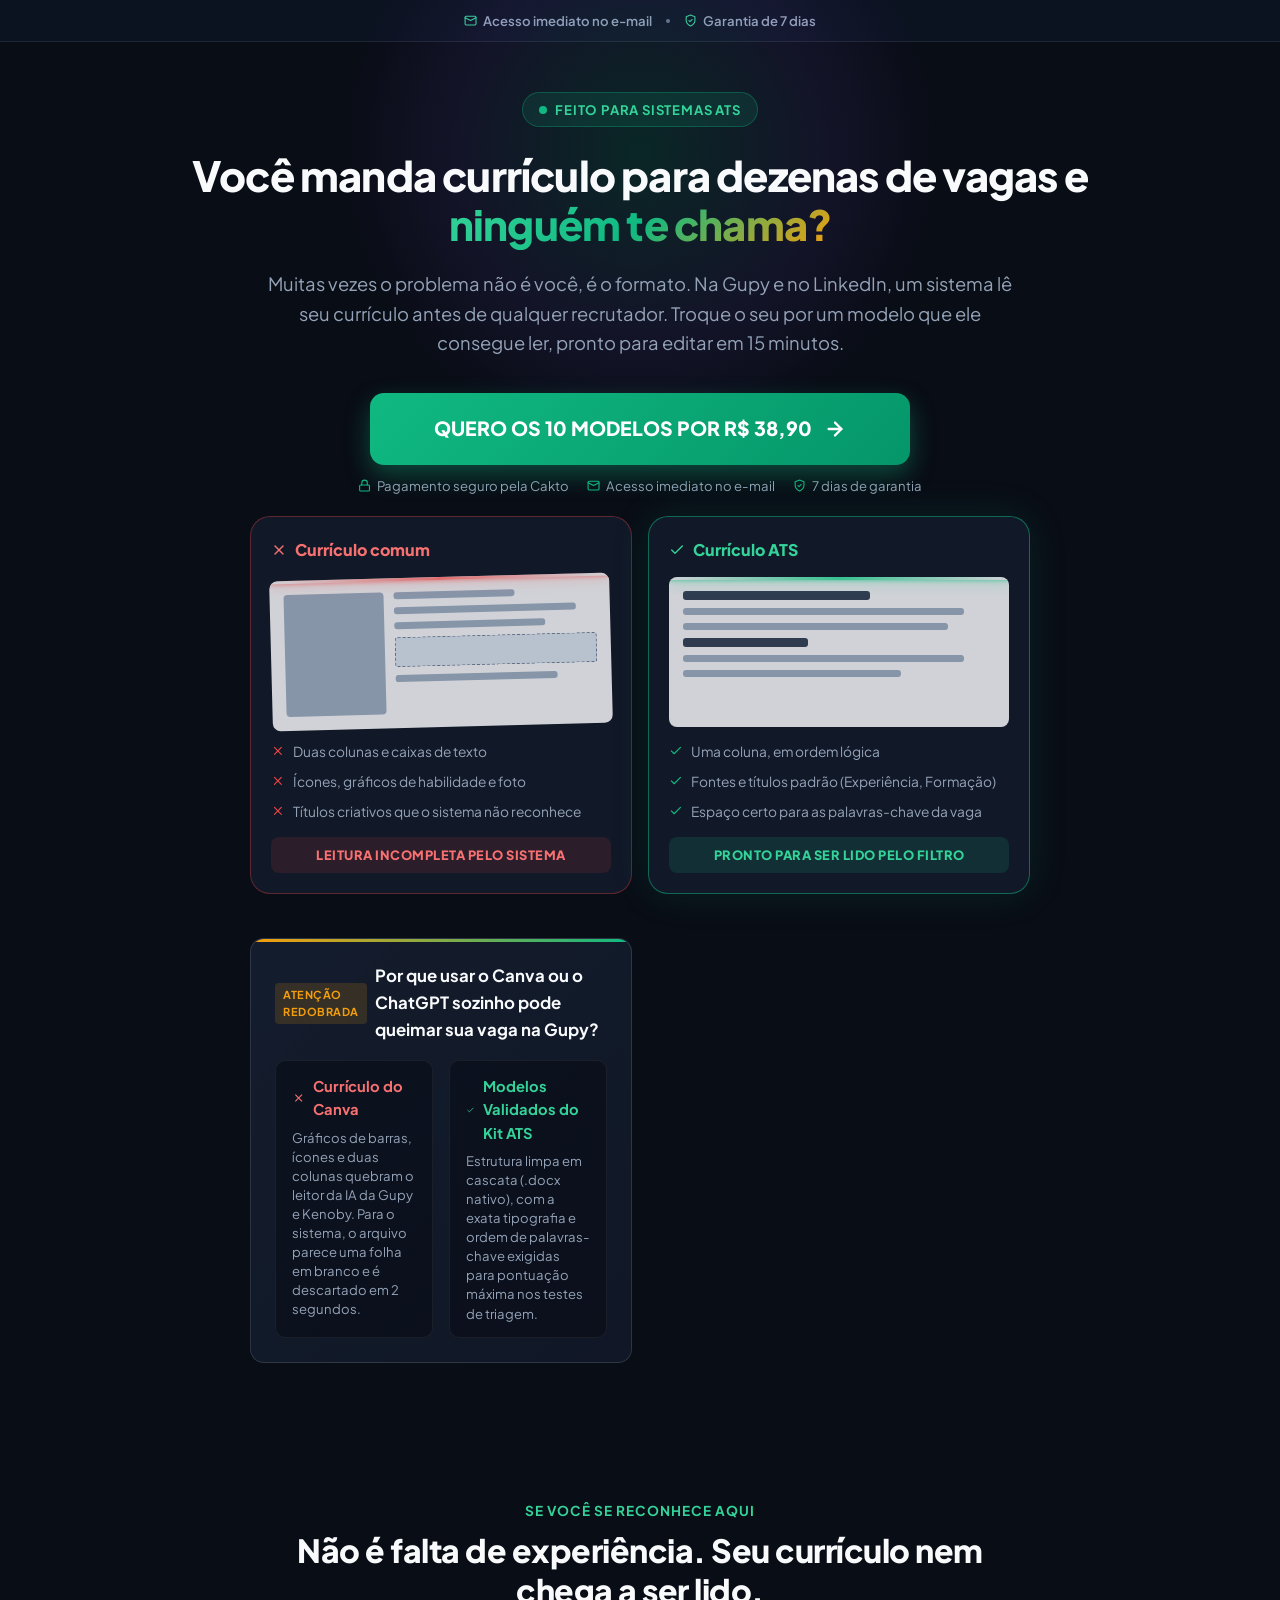
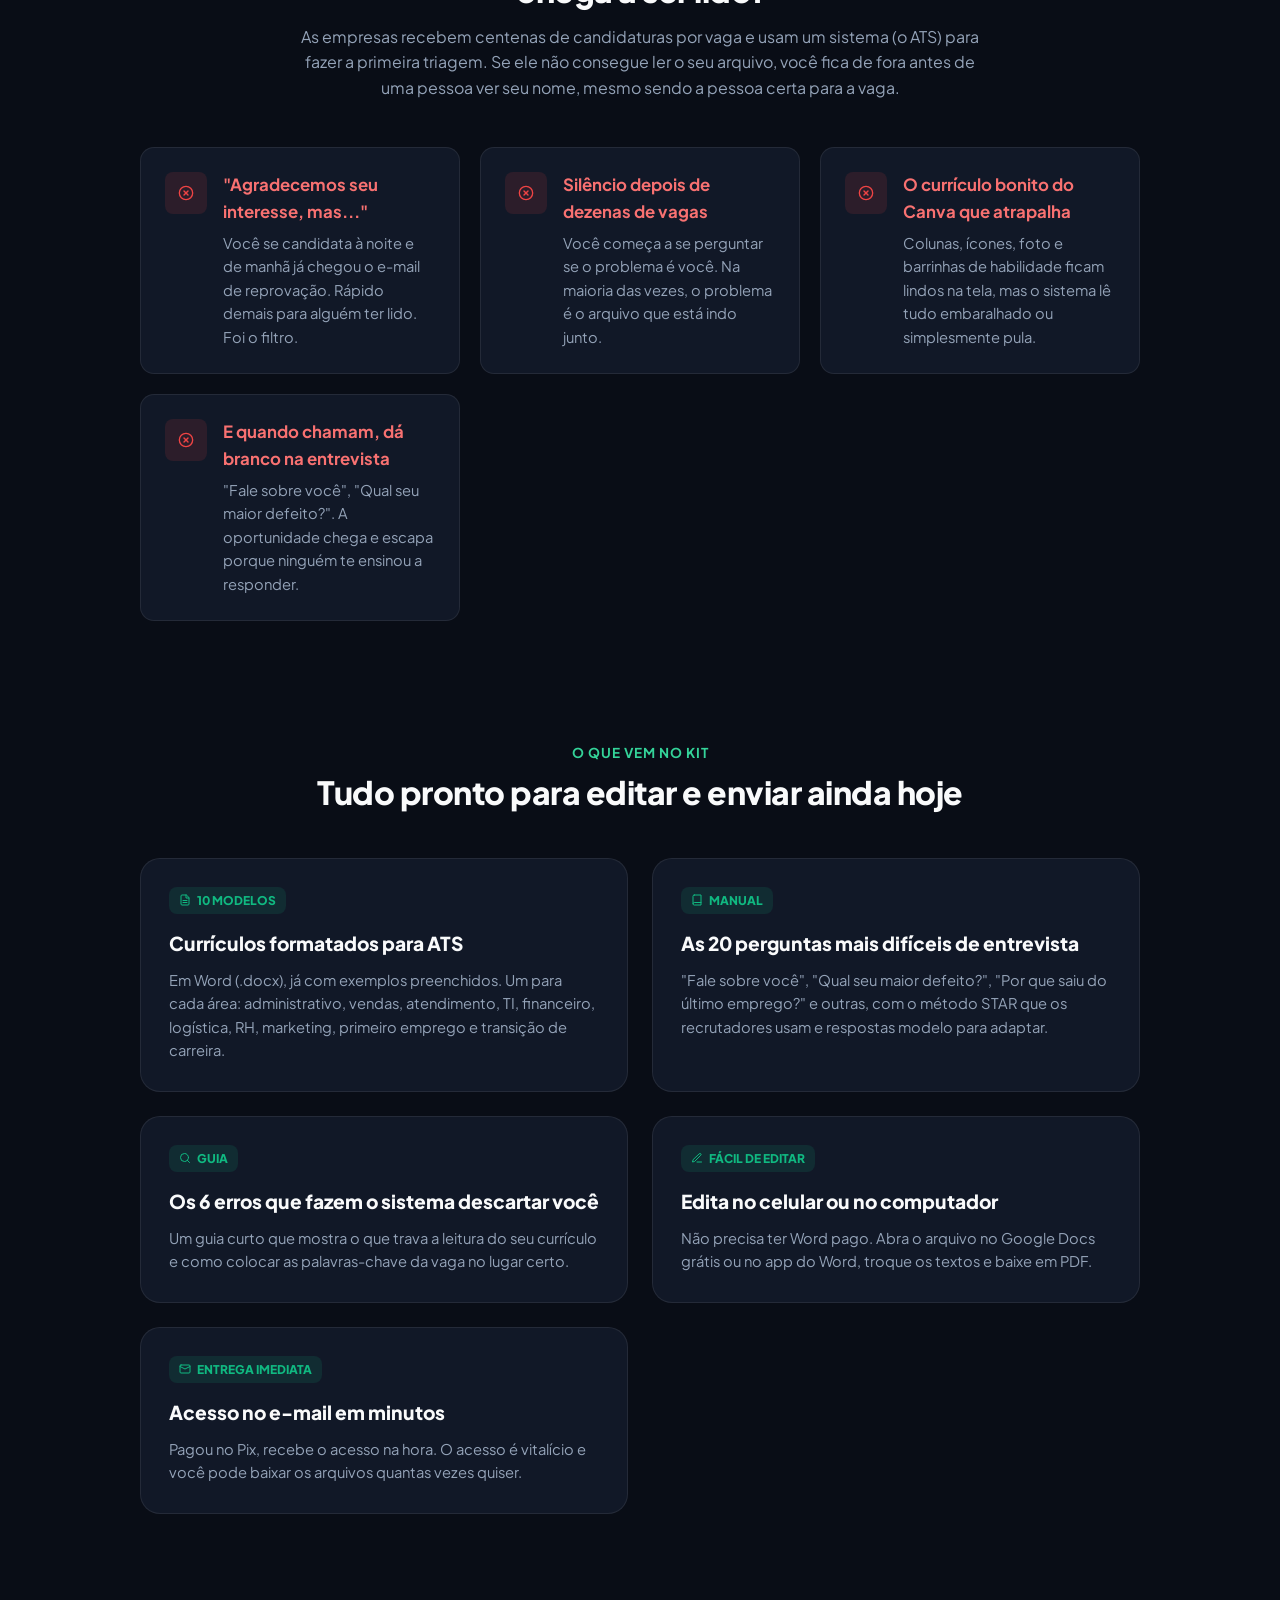
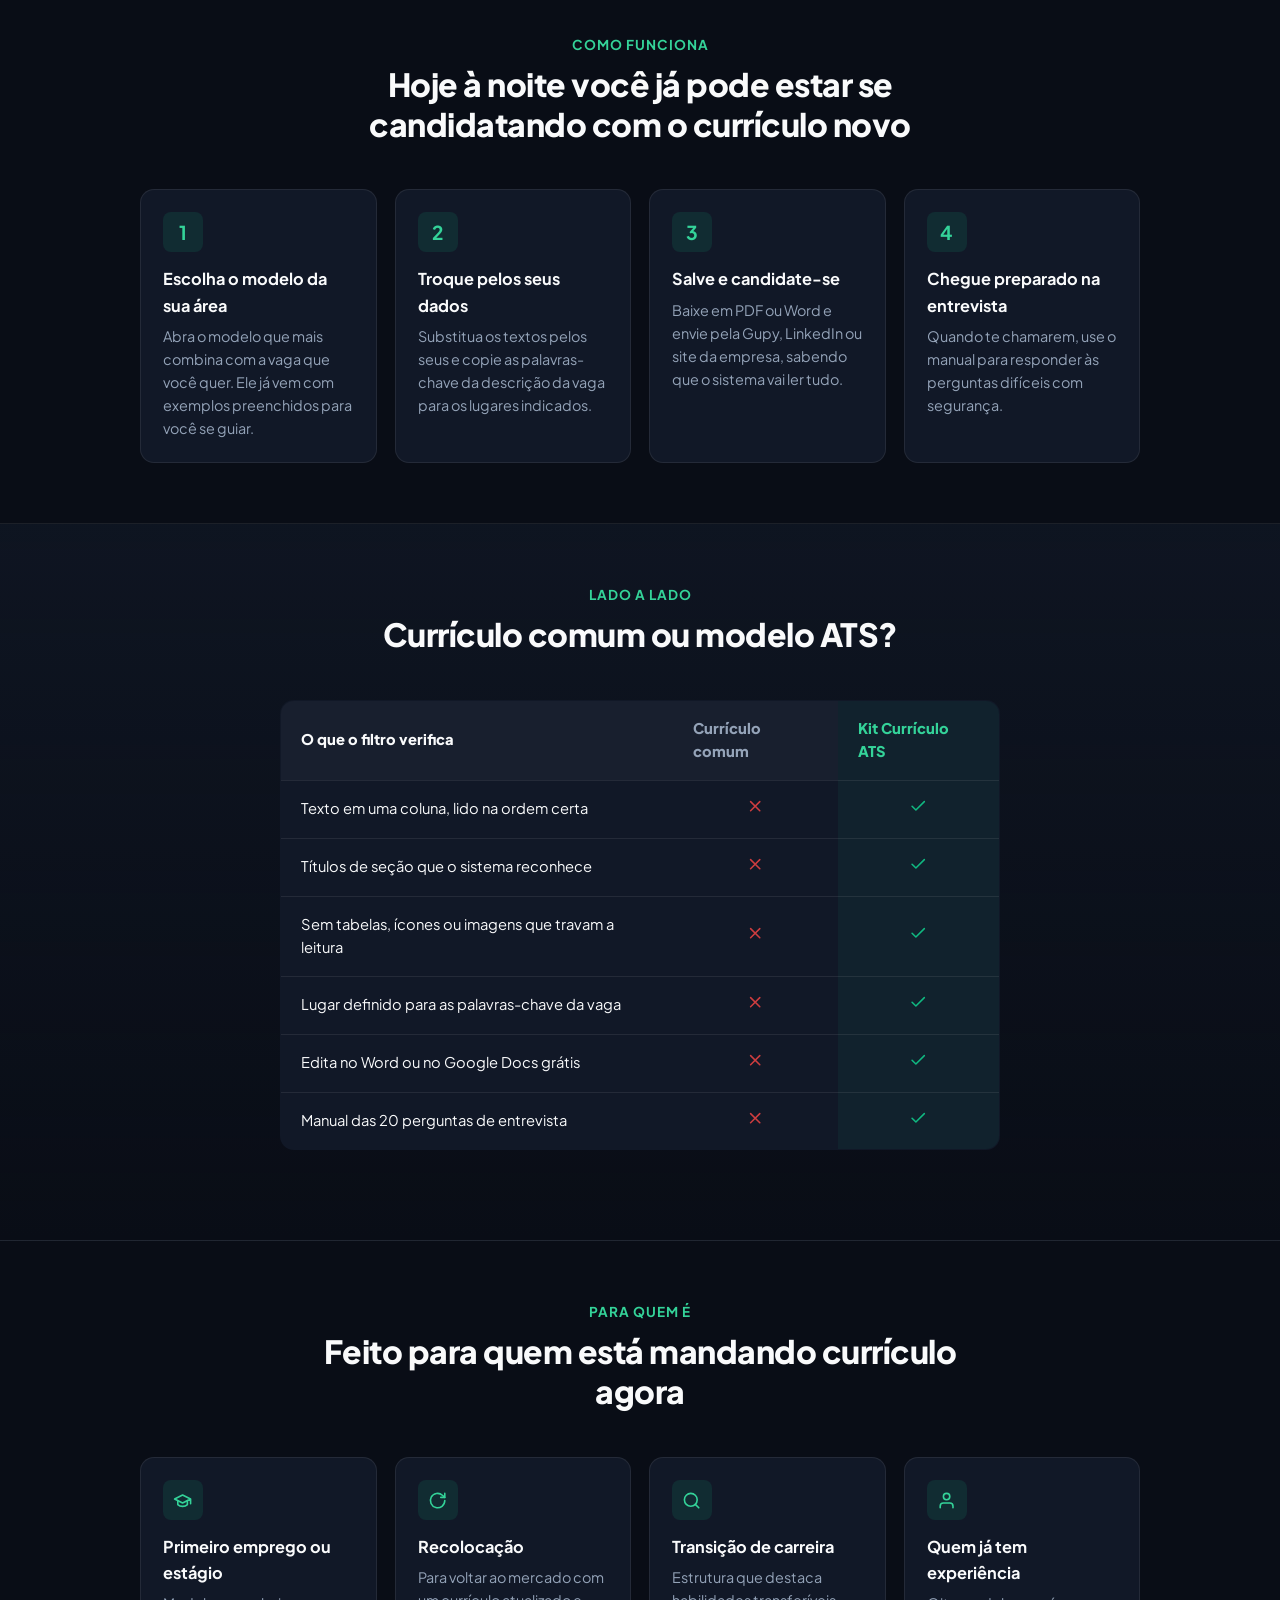
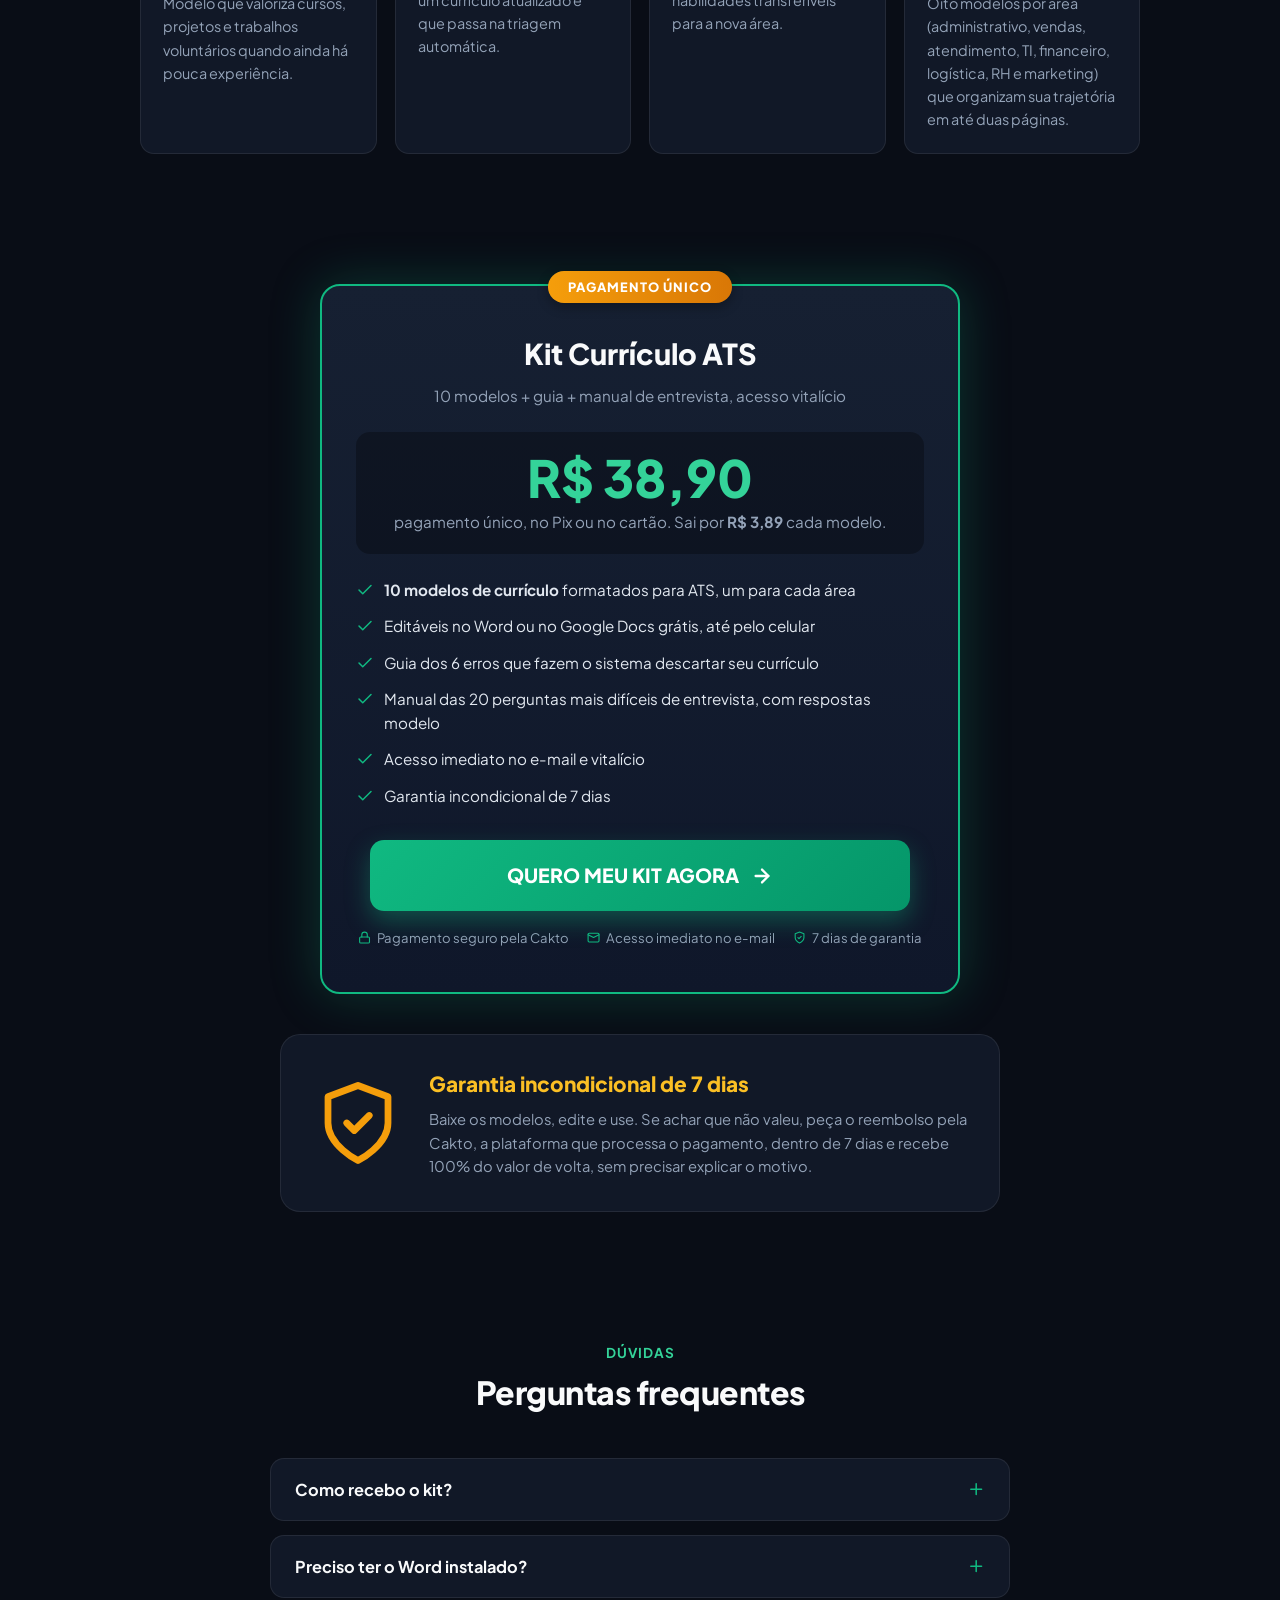
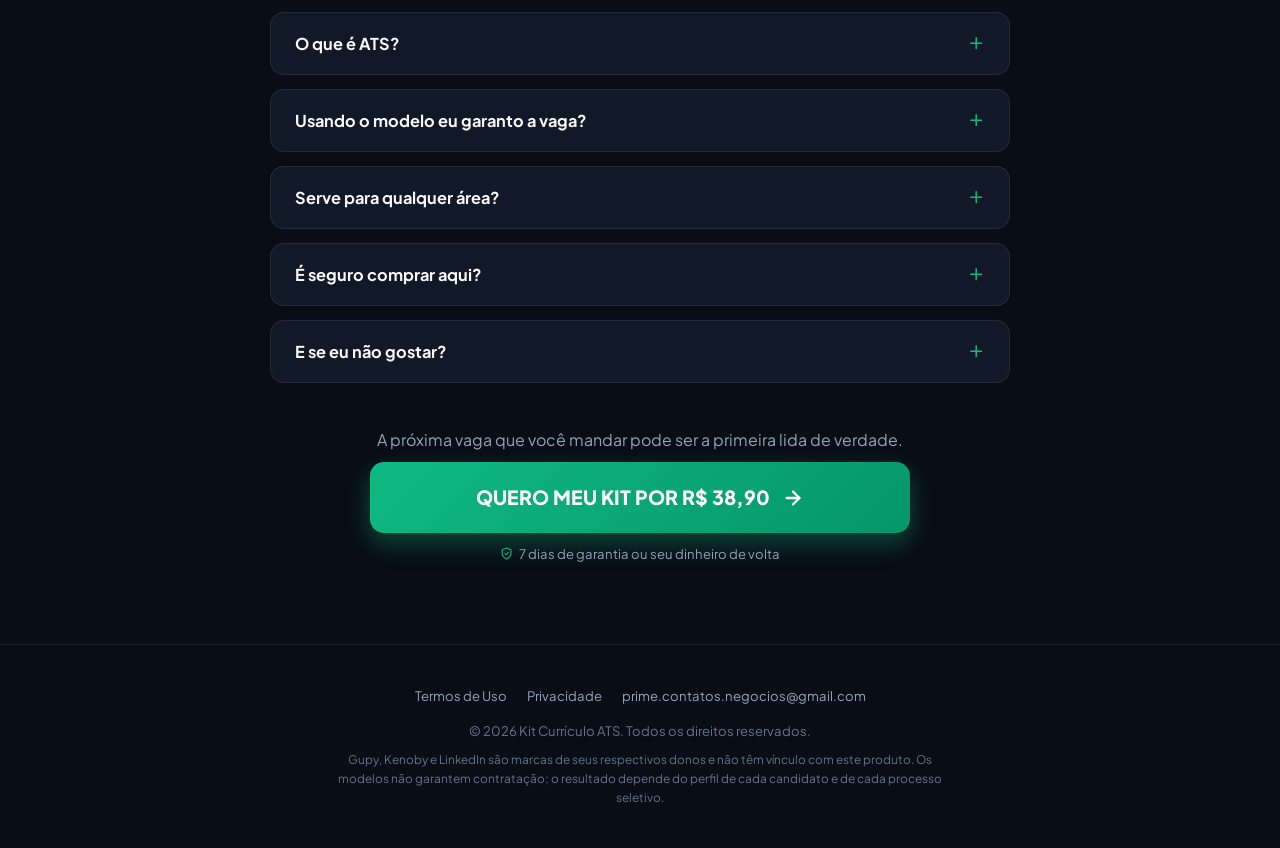
==== commit 084682e9: "feat: animacoes executivas de scroll, scanner ATS e micro-interacoes SaaS" ====
--- a/index.html
+++ b/index.html
@@ -12,7 +12,7 @@
   <link rel="preconnect" href="https://fonts.googleapis.com">
   <link rel="preconnect" href="https://fonts.gstatic.com" crossorigin>
   <link rel="stylesheet" href="https://fonts.googleapis.com/css2?family=Plus+Jakarta+Sans:wght@400;500;600;700;800&display=swap">
-  <link rel="stylesheet" href="style.css?v=2026103001">
+  <link rel="stylesheet" href="style.css?v=2026103003">
 </head>
 <body class="bg-glow-wrapper">
 
@@ -476,8 +476,9 @@
     </div>
   </footer>
 
-  <script src="config.js?v=2026103001"></script>
-  <script src="script.js?v=2026103001"></script>`n  <script src="tracker.js" defer></script>
+  <script src="config.js?v=2026103003"></script>
+  <script src="script.js?v=2026103003"></script>
+  <script src="tracker.js" defer></script>
   <!-- BARRA FIXA DE COMPRA NO CELULAR (STICKY MOBILE CTA) -->
   <aside class="sticky-mobile-cta" aria-label="Acesso rápido à compra">
     <div class="sticky-mobile-inner">
--- a/style.css
+++ b/style.css
@@ -2014,3 +2014,187 @@
   color: var(--text-muted);
   line-height: 1.45;
 }
+
+
+/* ==========================================================================
+   ANIMACOES E MICRO-INTERACOES EXECUTIVAS (Linear e Stripe Design Pattern)
+   ========================================================================== */
+
+/* 1. Suporte e confinamento para o scanner nos papeis ATS */
+.ats-paper {
+  position: relative !important;
+  overflow: hidden !important;
+}
+
+/* 2. Feixe de Scanner ATS - Folha Aprovada (Verde esmeralda continuo) */
+.ats-scanner-beam {
+  position: absolute;
+  top: 0;
+  left: 0;
+  right: 0;
+  height: 3px;
+  background: linear-gradient(90deg, transparent 0%, rgba(52, 211, 153, 0.95) 50%, transparent 100%);
+  box-shadow: 0 0 14px rgba(52, 211, 153, 0.85), 0 0 4px #34D399;
+  border-radius: 2px;
+  pointer-events: none;
+  z-index: 10;
+  animation: atsScanPass 3.2s cubic-bezier(0.4, 0, 0.2, 1) infinite;
+}
+
+@keyframes atsScanPass {
+  0% {
+    top: 0%;
+    opacity: 0;
+  }
+  15% {
+    opacity: 1;
+  }
+  85% {
+    opacity: 1;
+  }
+  100% {
+    top: 98%;
+    opacity: 0;
+  }
+}
+
+/* 3. Feixe de Scanner ATS - Folha Rejeitada (Vermelho/Alerta que engasga) */
+.ats-scanner-beam-error {
+  position: absolute;
+  top: 0;
+  left: 0;
+  right: 0;
+  height: 3px;
+  background: linear-gradient(90deg, transparent 0%, rgba(248, 113, 113, 0.95) 50%, transparent 100%);
+  box-shadow: 0 0 14px rgba(248, 113, 113, 0.85), 0 0 4px #F87171;
+  border-radius: 2px;
+  pointer-events: none;
+  z-index: 10;
+  animation: atsScanFail 3.6s cubic-bezier(0.4, 0, 0.2, 1) infinite;
+}
+
+@keyframes atsScanFail {
+  0% {
+    top: 0%;
+    opacity: 0;
+  }
+  20% {
+    top: 35%;
+    opacity: 1;
+  }
+  35% {
+    top: 40%;
+    opacity: 0.4;
+  }
+  45% {
+    top: 38%;
+    opacity: 1;
+  }
+  60% {
+    top: 42%;
+    opacity: 0.2;
+  }
+  75% {
+    top: 45%;
+    opacity: 0.9;
+  }
+  100% {
+    top: 50%;
+    opacity: 0;
+  }
+}
+
+/* 4. Transicao Organica de Revelacao ao Rolar (Scroll Reveal) */
+.reveal-on-scroll {
+  opacity: 0;
+  transform: translateY(20px);
+  transition: opacity 0.6s cubic-bezier(0.16, 1, 0.3, 1),
+              transform 0.6s cubic-bezier(0.16, 1, 0.3, 1);
+  will-change: opacity, transform;
+}
+
+.reveal-on-scroll.is-revealed {
+  opacity: 1;
+  transform: translateY(0);
+}
+
+/* 5. Efeito Shimmer Executivo nos Botoes Primarios */
+.btn-primary {
+  position: relative;
+  overflow: hidden;
+  transition: transform 0.2s cubic-bezier(0.16, 1, 0.3, 1),
+              box-shadow 0.2s cubic-bezier(0.16, 1, 0.3, 1),
+              filter 0.2s cubic-bezier(0.16, 1, 0.3, 1) !important;
+}
+
+.btn-primary::after {
+  content: '';
+  position: absolute;
+  top: -50%;
+  left: -60%;
+  width: 40%;
+  height: 200%;
+  background: linear-gradient(
+    60deg,
+    transparent 0%,
+    rgba(255, 255, 255, 0.18) 50%,
+    transparent 100%
+  );
+  transform: rotate(25deg);
+  pointer-events: none;
+  animation: ctaLightSweep 4.5s ease-in-out infinite;
+}
+
+@keyframes ctaLightSweep {
+  0%, 65% {
+    left: -60%;
+  }
+  100% {
+    left: 140%;
+  }
+}
+
+.btn-primary:hover {
+  transform: translateY(-2px);
+  filter: brightness(1.05);
+  box-shadow: 0 10px 28px rgba(16, 185, 129, 0.35);
+}
+
+.btn-primary:active {
+  transform: translateY(0);
+}
+
+/* 6. Elevacao e Efeito de Destaque Suave nos Cards */
+.pain-card,
+.model-item,
+.bonus-card,
+.objection-item,
+.guarantee-box {
+  transition: transform 0.25s cubic-bezier(0.16, 1, 0.3, 1),
+              box-shadow 0.25s cubic-bezier(0.16, 1, 0.3, 1),
+              border-color 0.25s cubic-bezier(0.16, 1, 0.3, 1);
+}
+
+.pain-card:hover,
+.model-item:hover,
+.bonus-card:hover,
+.objection-item:hover {
+  transform: translateY(-3px);
+  box-shadow: 0 12px 28px -6px rgba(0, 0, 0, 0.5);
+  border-color: rgba(255, 255, 255, 0.15);
+}
+
+/* 7. Pulsar Sutil no Badge de Garantia e Selo de Sucesso */
+.hero-badge,
+.pricing-badge {
+  animation: subtlePulse 3s cubic-bezier(0.4, 0, 0.6, 1) infinite;
+}
+
+@keyframes subtlePulse {
+  0%, 100% {
+    box-shadow: 0 0 0 0 rgba(52, 211, 153, 0.25);
+  }
+  50% {
+    box-shadow: 0 0 0 6px rgba(52, 211, 153, 0);
+  }
+}
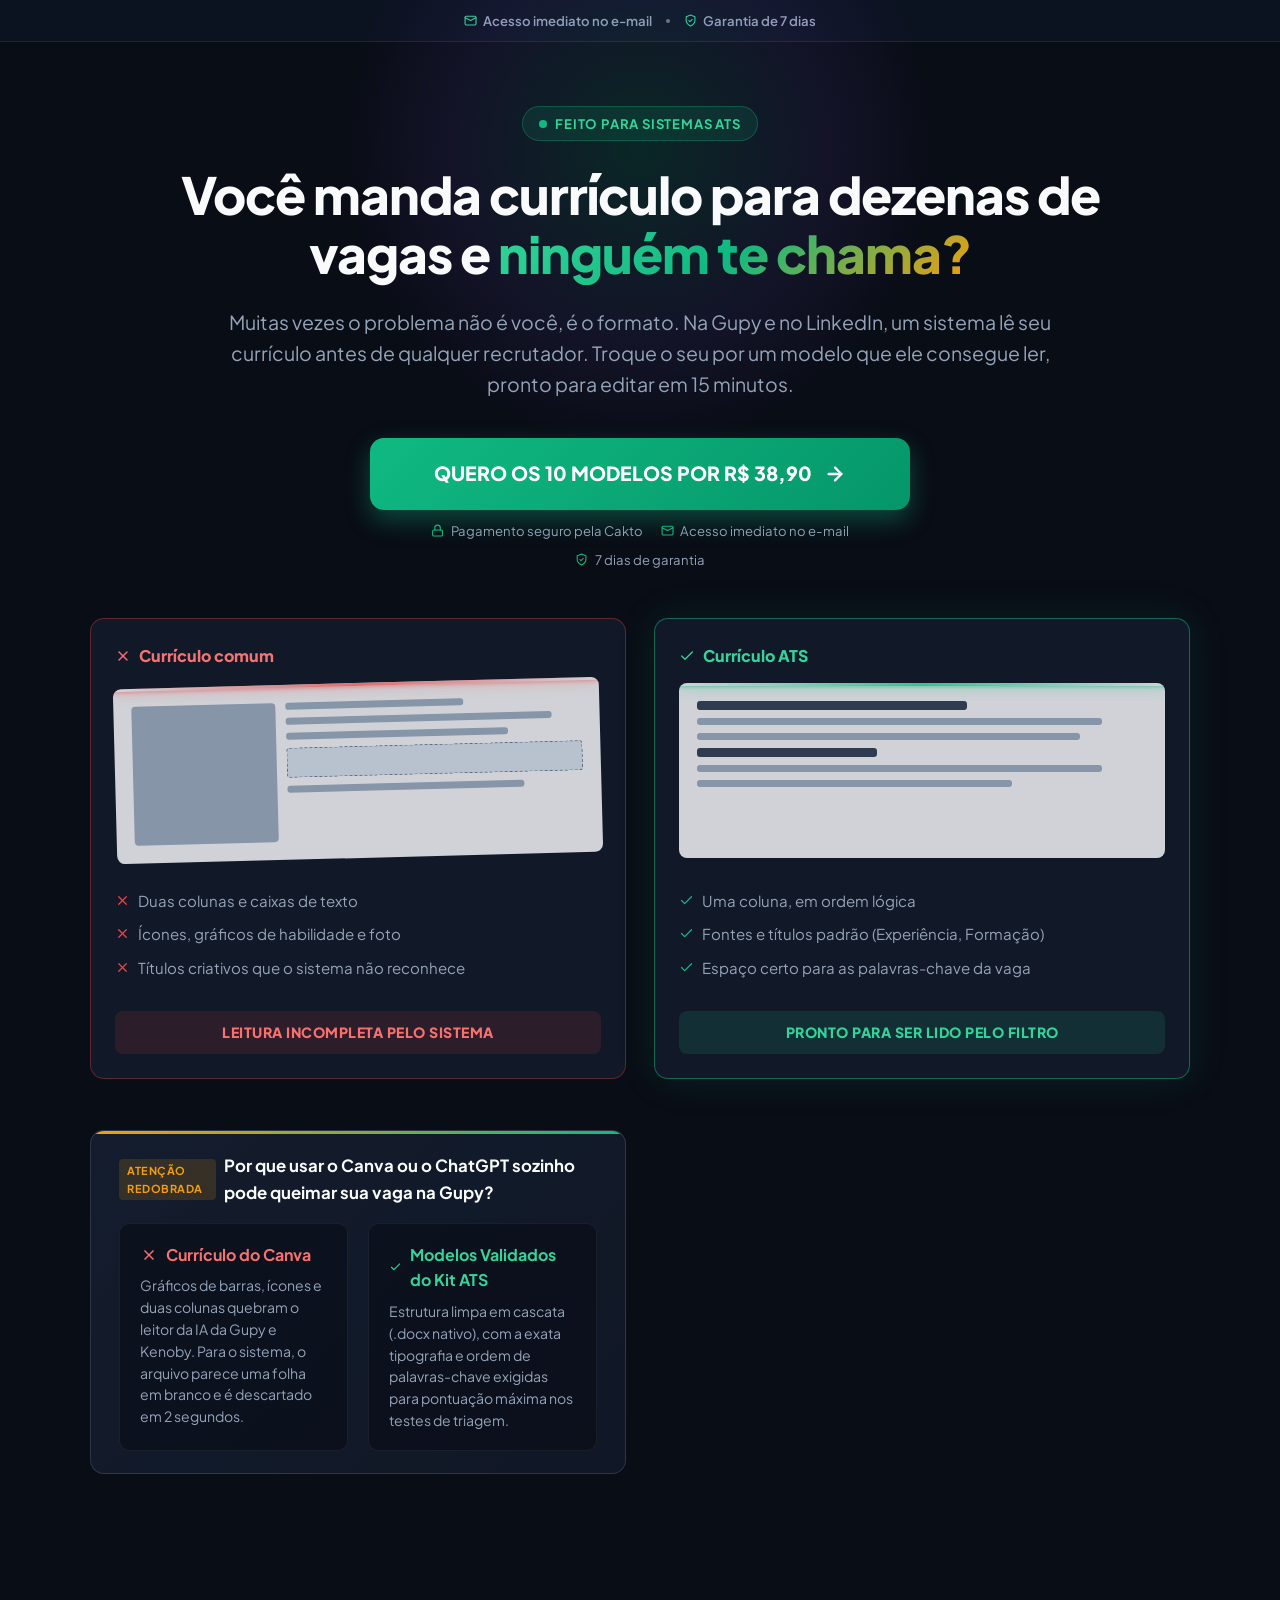
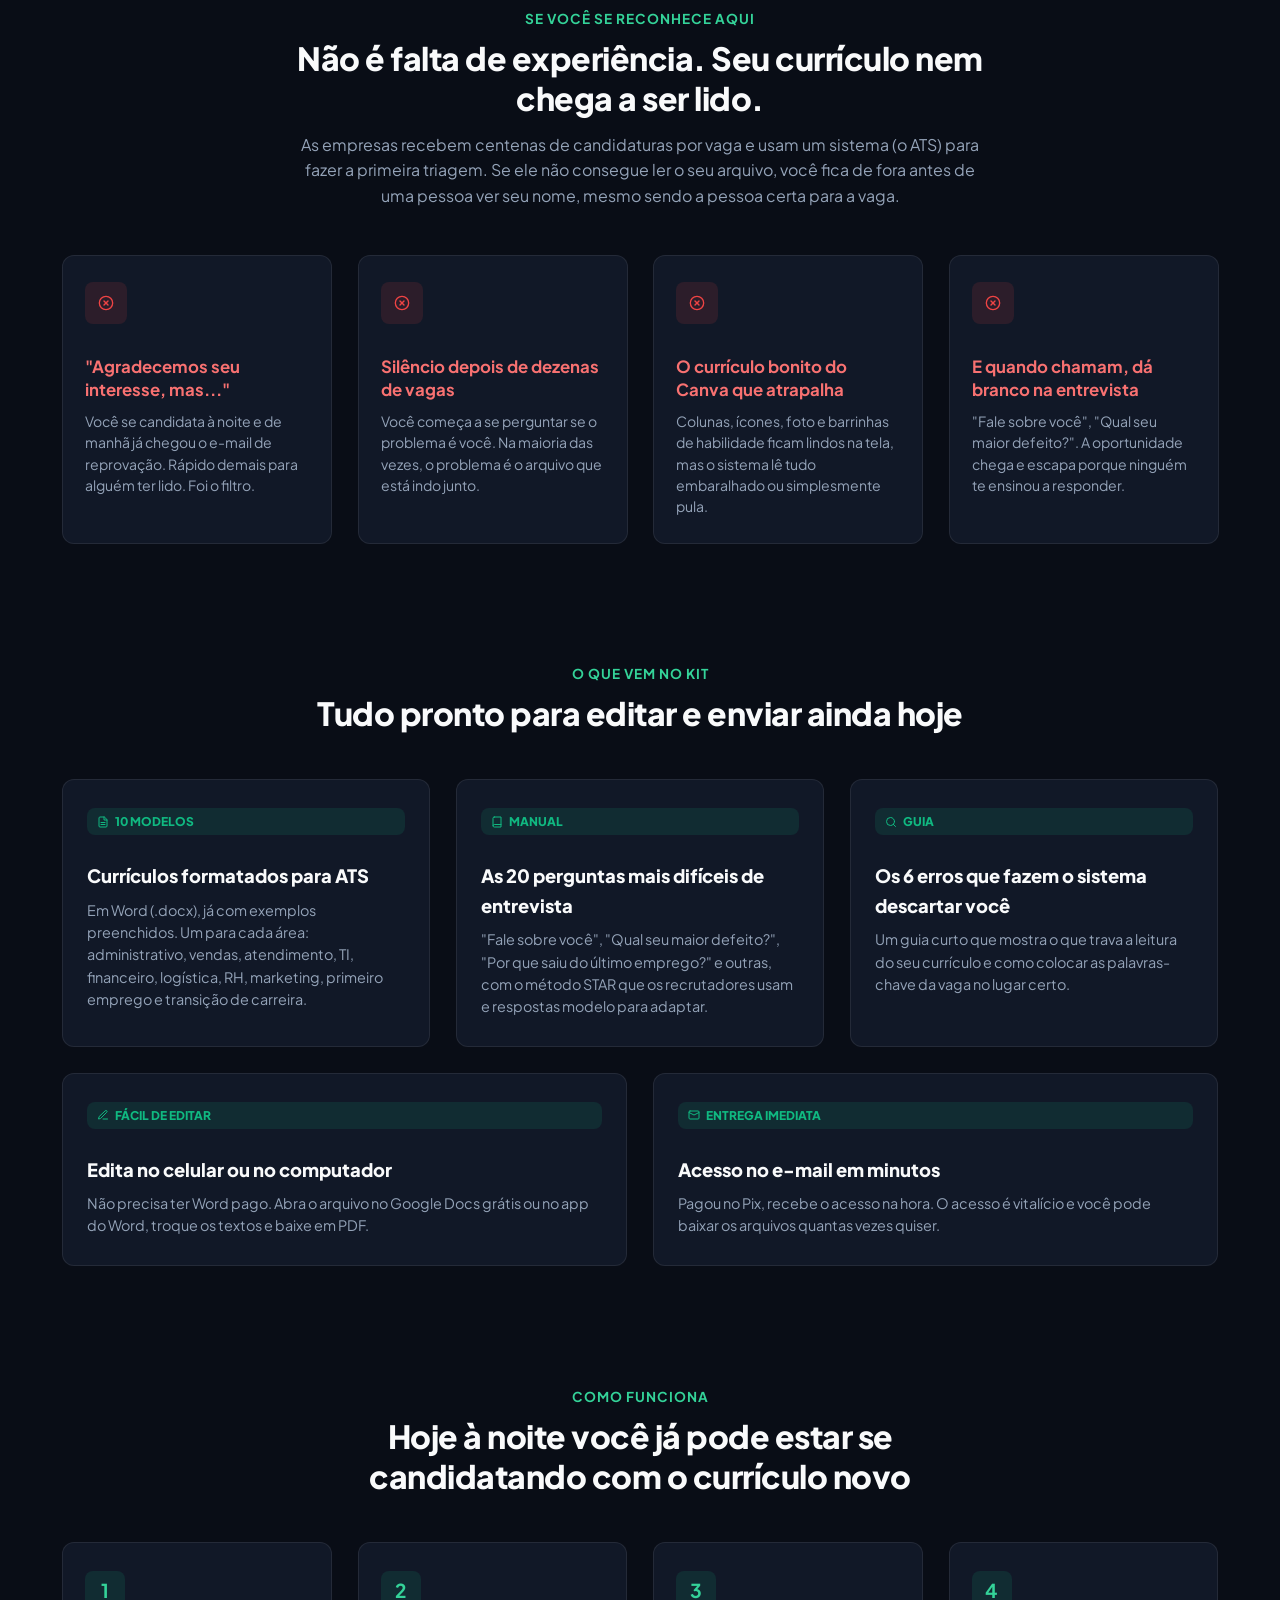
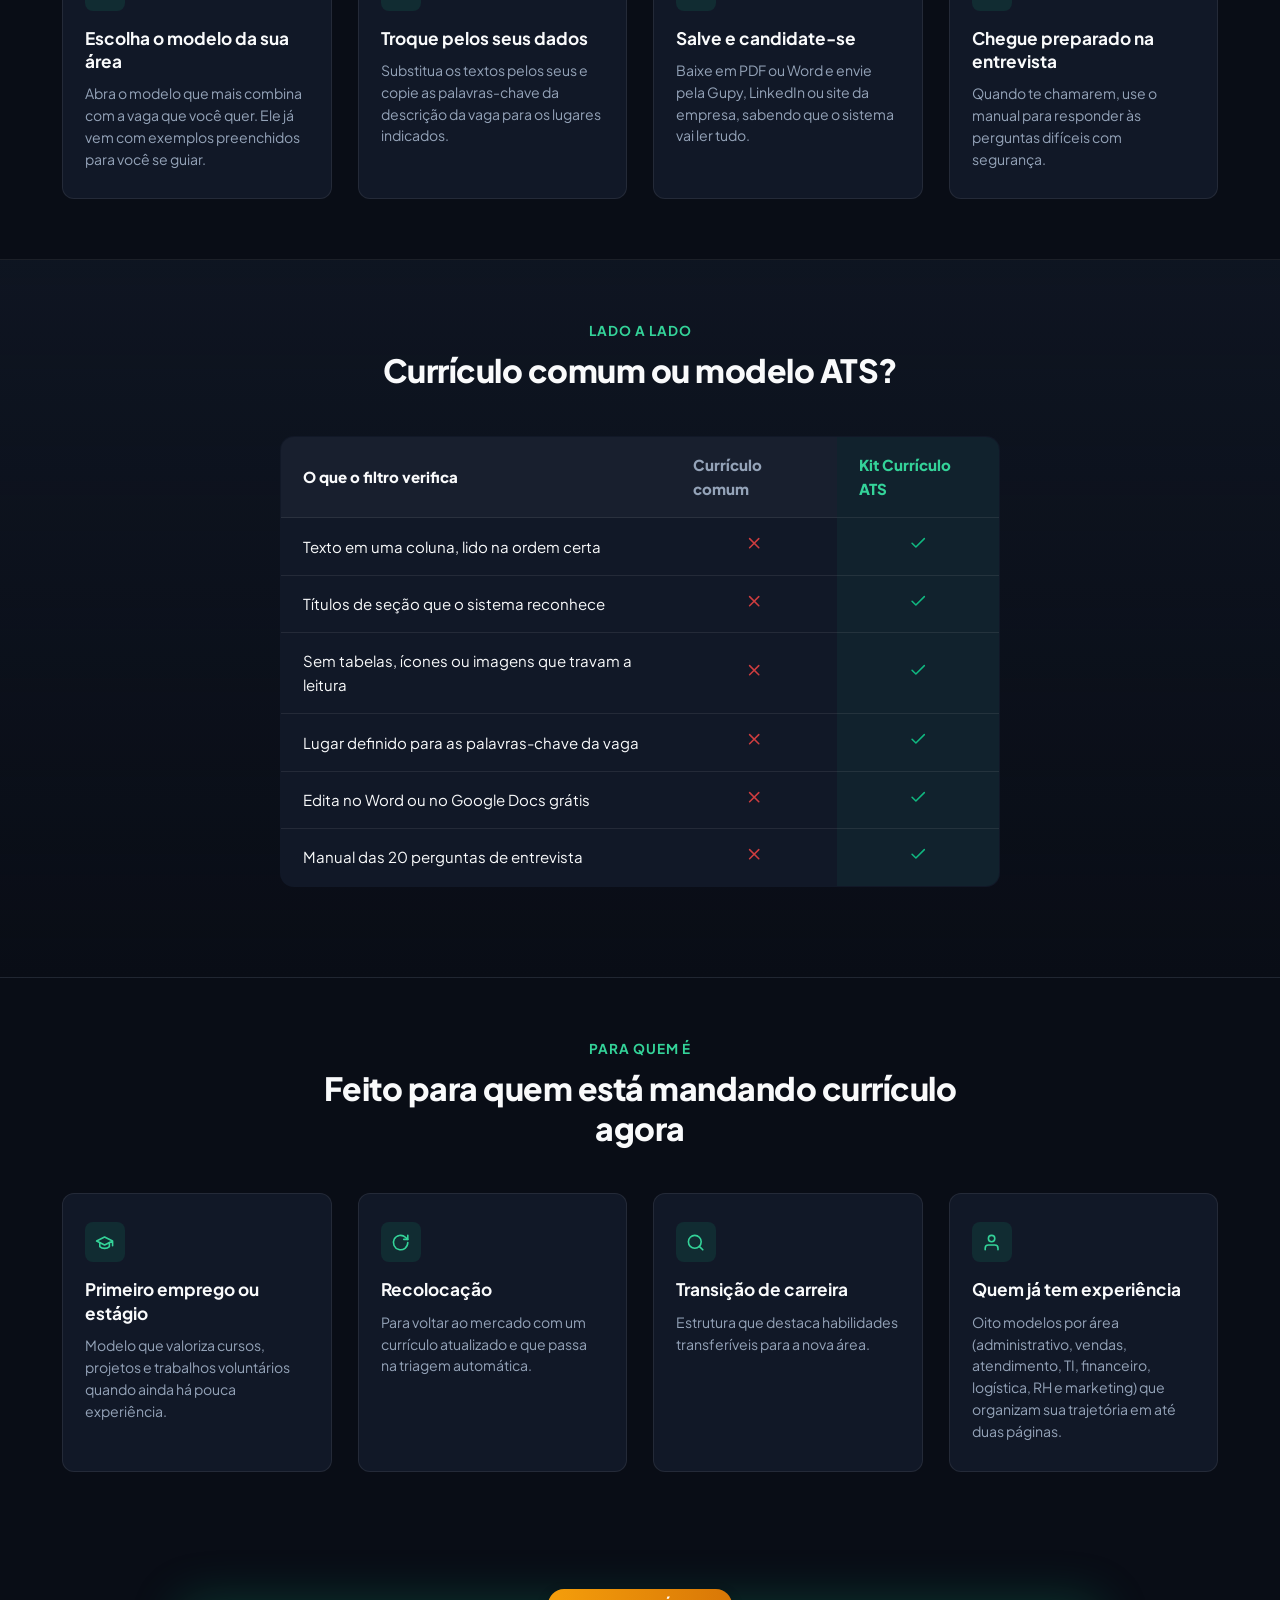
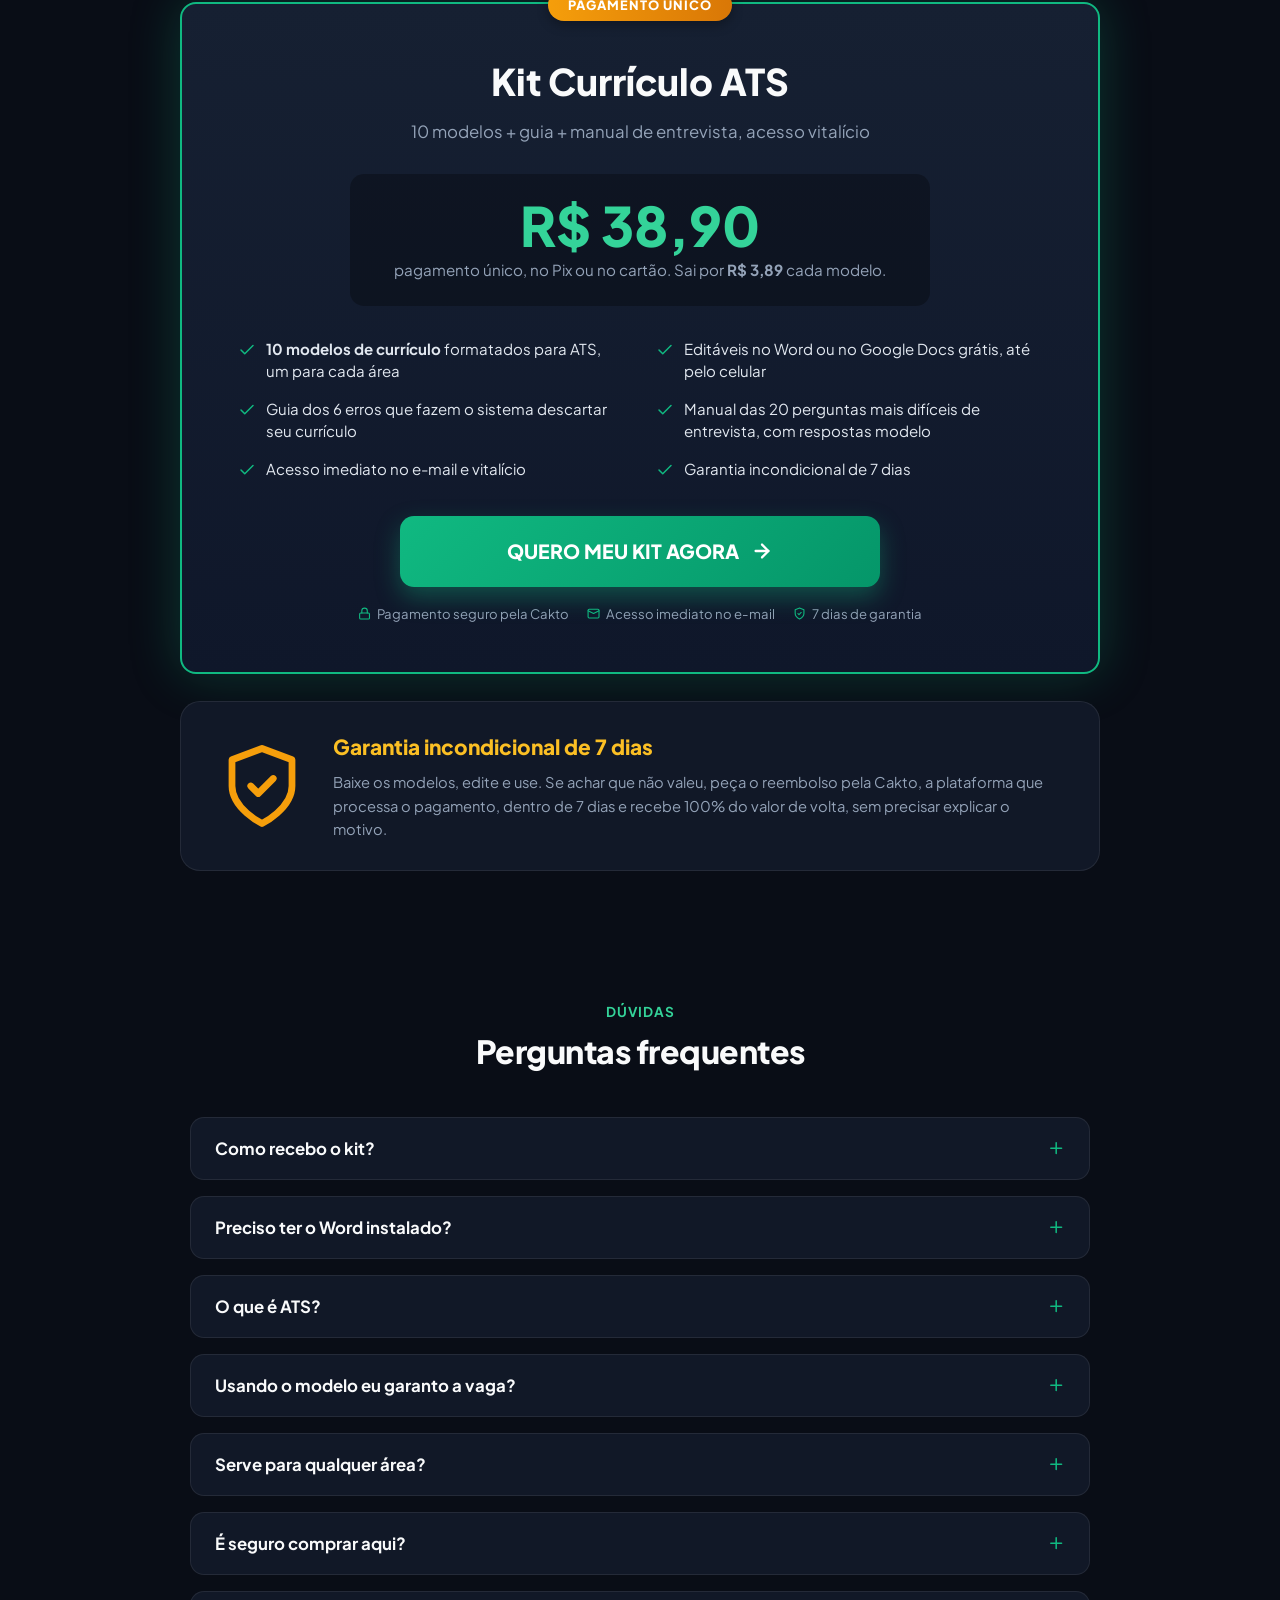
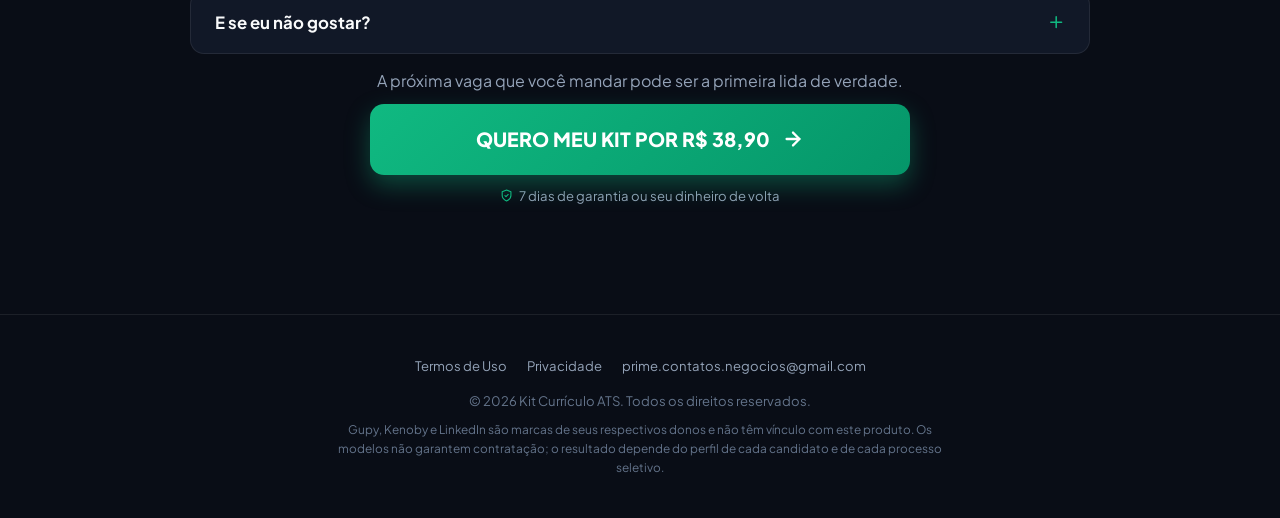
==== commit bc607e1d: "feat: otimizacao completa do layout para PC e telas amplas (desktop e ultrawide)" ====
--- a/index.html
+++ b/index.html
@@ -12,7 +12,7 @@
   <link rel="preconnect" href="https://fonts.googleapis.com">
   <link rel="preconnect" href="https://fonts.gstatic.com" crossorigin>
   <link rel="stylesheet" href="https://fonts.googleapis.com/css2?family=Plus+Jakarta+Sans:wght@400;500;600;700;800&display=swap">
-  <link rel="stylesheet" href="style.css?v=2026103003">
+  <link rel="stylesheet" href="style.css?v=2026103004">
 </head>
 <body class="bg-glow-wrapper">
 
@@ -477,7 +477,7 @@
   </footer>
 
   <script src="config.js?v=2026103003"></script>
-  <script src="script.js?v=2026103003"></script>
+  <script src="script.js?v=2026103004"></script>
   <script src="tracker.js" defer></script>
   <!-- BARRA FIXA DE COMPRA NO CELULAR (STICKY MOBILE CTA) -->
   <aside class="sticky-mobile-cta" aria-label="Acesso rápido à compra">
--- a/style.css
+++ b/style.css
@@ -2198,3 +2198,309 @@
     box-shadow: 0 0 0 6px rgba(52, 211, 153, 0);
   }
 }
+
+
+/* ==========================================================================
+   OTIMIZACOES DE LAYOUT PARA PC E TELAS AMPLAS (Desktop e Ultrawide)
+   ========================================================================== */
+
+@media (min-width: 1024px) {
+  :root {
+    --container-max: 1180px;
+  }
+
+  .container {
+    max-width: var(--container-max);
+    padding: 0 32px;
+  }
+
+  /* 1. Hero Section mais espacosa e imponente */
+  .hero-section {
+    padding: 64px 0 54px;
+  }
+
+  .hero-title {
+    font-size: 3.2rem;
+    line-height: 1.15;
+    max-width: 980px;
+    margin: 0 auto 24px;
+    letter-spacing: -1px;
+  }
+
+  .hero-subtitle {
+    font-size: 1.22rem;
+    line-height: 1.6;
+    max-width: 860px;
+    margin: 0 auto 38px;
+  }
+
+  .cta-button-wrapper {
+    max-width: 560px;
+    margin: 0 auto 48px;
+  }
+
+  /* 2. Comparativo Visual ATS Amplo no Desktop */
+  .ats-compare {
+    max-width: 1040px;
+    grid-template-columns: 1fr 1fr;
+    gap: 28px;
+    margin: 0 auto 20px;
+  }
+
+  .ats-col {
+    padding: 24px;
+    border-radius: 14px;
+    display: flex;
+    flex-direction: column;
+    justify-content: space-between;
+  }
+
+  .ats-paper {
+    height: 175px;
+    padding: 18px;
+  }
+
+  .ats-list {
+    gap: 12px;
+    font-size: 0.94rem;
+    margin: 18px 0;
+  }
+
+  .ats-list li {
+    line-height: 1.45;
+  }
+
+  .ats-result {
+    padding: 10px 14px;
+    font-size: 0.88rem;
+  }
+
+  /* Card Quebra de Objecao Canva/ChatGPT no Desktop */
+  .objection-killer-card {
+    max-width: 1040px;
+    margin: 24px auto 0;
+    padding: 22px 28px;
+  }
+
+  .objection-grid {
+    grid-template-columns: 1fr 1fr;
+    gap: 20px;
+  }
+
+  .objection-item {
+    padding: 18px 20px;
+  }
+
+  .objection-item-title {
+    font-size: 1rem;
+    margin-bottom: 8px;
+  }
+
+  .objection-item-desc {
+    font-size: 0.88rem;
+    line-height: 1.55;
+  }
+
+  /* 3. Secao de Dor (Problemas) - 4 colunas perfeitas e arejadas */
+  .pain-grid {
+    grid-template-columns: repeat(4, 1fr);
+    gap: 22px;
+  }
+
+  .pain-card {
+    padding: 26px 22px;
+    border-radius: 12px;
+    display: flex;
+    flex-direction: column;
+    height: 100%;
+  }
+
+  .pain-card .pain-icon {
+    margin-bottom: 16px;
+  }
+
+  .pain-card h3 {
+    font-size: 1.05rem;
+    line-height: 1.35;
+    margin-bottom: 10px;
+  }
+
+  .pain-card p {
+    font-size: 0.88rem;
+    line-height: 1.5;
+  }
+
+  /* 4. O que vem no Kit (Features Grid) - Balanceamento Simetrico 3 no topo e 2 embaixo */
+  .features-grid {
+    display: grid;
+    grid-template-columns: repeat(6, 1fr);
+    gap: 24px;
+  }
+
+  .features-grid .feature-box:nth-child(1),
+  .features-grid .feature-box:nth-child(2),
+  .features-grid .feature-box:nth-child(3) {
+    grid-column: span 2;
+  }
+
+  .features-grid .feature-box:nth-child(4),
+  .features-grid .feature-box:nth-child(5) {
+    grid-column: span 3;
+  }
+
+  .feature-box {
+    padding: 28px 24px;
+    border-radius: 12px;
+    display: flex;
+    flex-direction: column;
+  }
+
+  .feature-box h3 {
+    font-size: 1.15rem;
+    margin: 12px 0 8px;
+  }
+
+  .feature-box p {
+    font-size: 0.9rem;
+    line-height: 1.55;
+  }
+
+  /* 5. Como Funciona e Para Quem E - 4 colunas horizontais com respiro */
+  .audience-grid {
+    grid-template-columns: repeat(4, 1fr);
+    gap: 22px;
+  }
+
+  .audience-card {
+    padding: 28px 22px;
+    border-radius: 12px;
+    display: flex;
+    flex-direction: column;
+    height: 100%;
+  }
+
+  .audience-card .audience-icon {
+    margin-bottom: 16px;
+  }
+
+  .audience-card h3 {
+    font-size: 1.08rem;
+    line-height: 1.35;
+    margin-bottom: 10px;
+  }
+
+  .audience-card p {
+    font-size: 0.88rem;
+    line-height: 1.55;
+  }
+
+  /* 6. Tabela Comparativa de Beneficios */
+  .comparison-table {
+    max-width: 1040px;
+    margin: 0 auto;
+  }
+
+  .comparison-table th,
+  .comparison-table td {
+    padding: 16px 22px;
+    font-size: 0.94rem;
+  }
+
+  /* 7. Card de Oferta e Preco Amplo e Executivo */
+  .pricing-card {
+    max-width: 880px;
+    padding: 48px 46px;
+    border-radius: 16px;
+  }
+
+  .pricing-card h2 {
+    font-size: 2.3rem;
+  }
+
+  .pricing-card .price-tagline {
+    font-size: 1.05rem;
+    margin-bottom: 28px;
+  }
+
+  .pricing-box {
+    max-width: 580px;
+    margin: 0 auto 32px;
+    padding: 24px 28px;
+  }
+
+  .current-price {
+    font-size: 3.4rem;
+  }
+
+  /* Transforma a lista de beneficios inclusos em grade de 2 colunas no desktop */
+  .checklist-offer {
+    display: grid;
+    grid-template-columns: 1fr 1fr;
+    gap: 16px 32px;
+    text-align: left;
+    margin: 32px 0 36px;
+    padding: 0 10px;
+  }
+
+  .checklist-offer li {
+    font-size: 0.94rem;
+    line-height: 1.45;
+  }
+
+  .pricing-card .btn-cta {
+    max-width: 480px;
+    margin: 0 auto;
+  }
+
+  .guarantee-box {
+    max-width: 880px;
+    margin: 28px auto 0;
+    padding: 28px 36px;
+  }
+
+  /* 8. Perguntas Frequentes (FAQ) */
+  .faq-list {
+    max-width: 900px;
+    gap: 16px;
+  }
+
+  .faq-question {
+    padding: 20px 24px;
+    font-size: 1.05rem;
+  }
+
+  .faq-answer p {
+    padding: 0 24px 20px;
+    font-size: 0.95rem;
+    line-height: 1.6;
+  }
+}
+
+@media (min-width: 1280px) {
+  :root {
+    --container-max: 1220px;
+  }
+
+  .container {
+    max-width: var(--container-max);
+  }
+
+  .pain-grid,
+  .audience-grid {
+    gap: 26px;
+  }
+
+  .features-grid {
+    gap: 26px;
+  }
+
+  .ats-compare,
+  .objection-killer-card {
+    max-width: 1100px;
+  }
+
+  .pricing-card,
+  .guarantee-box {
+    max-width: 920px;
+  }
+}
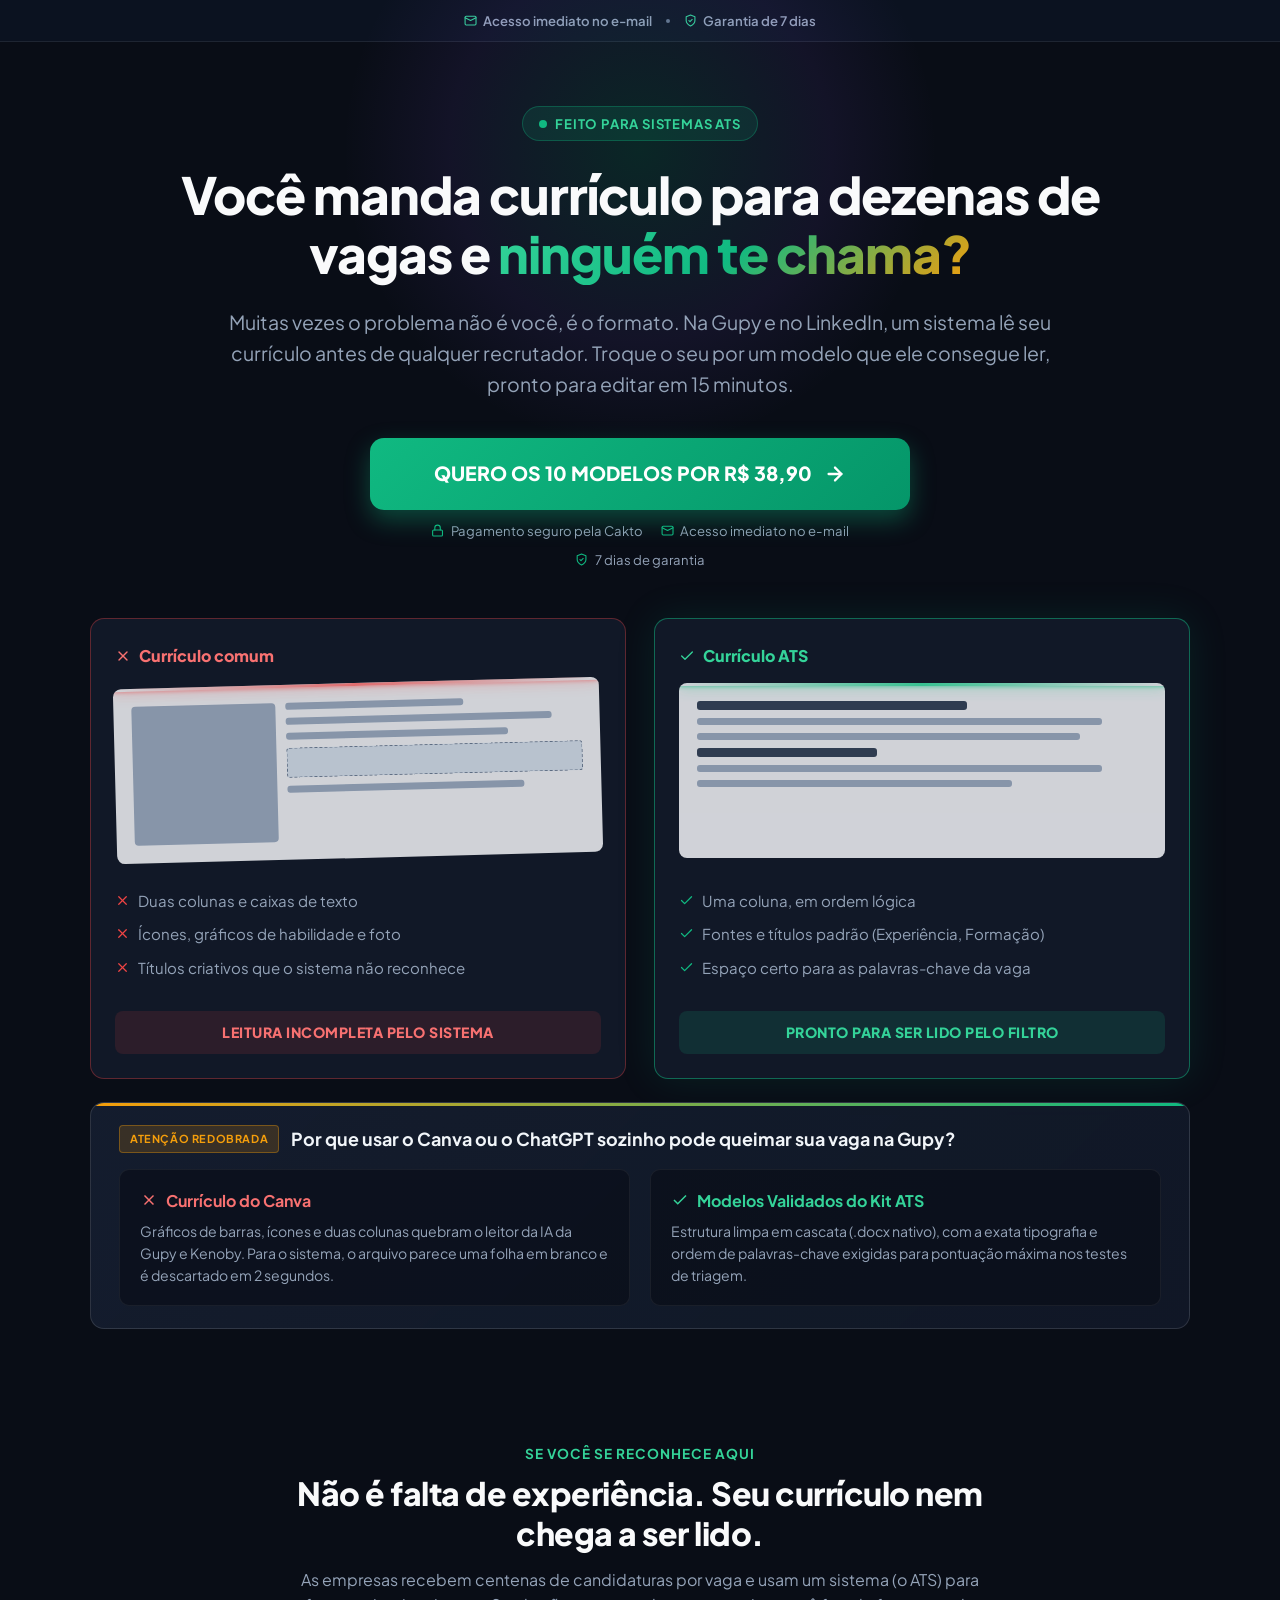
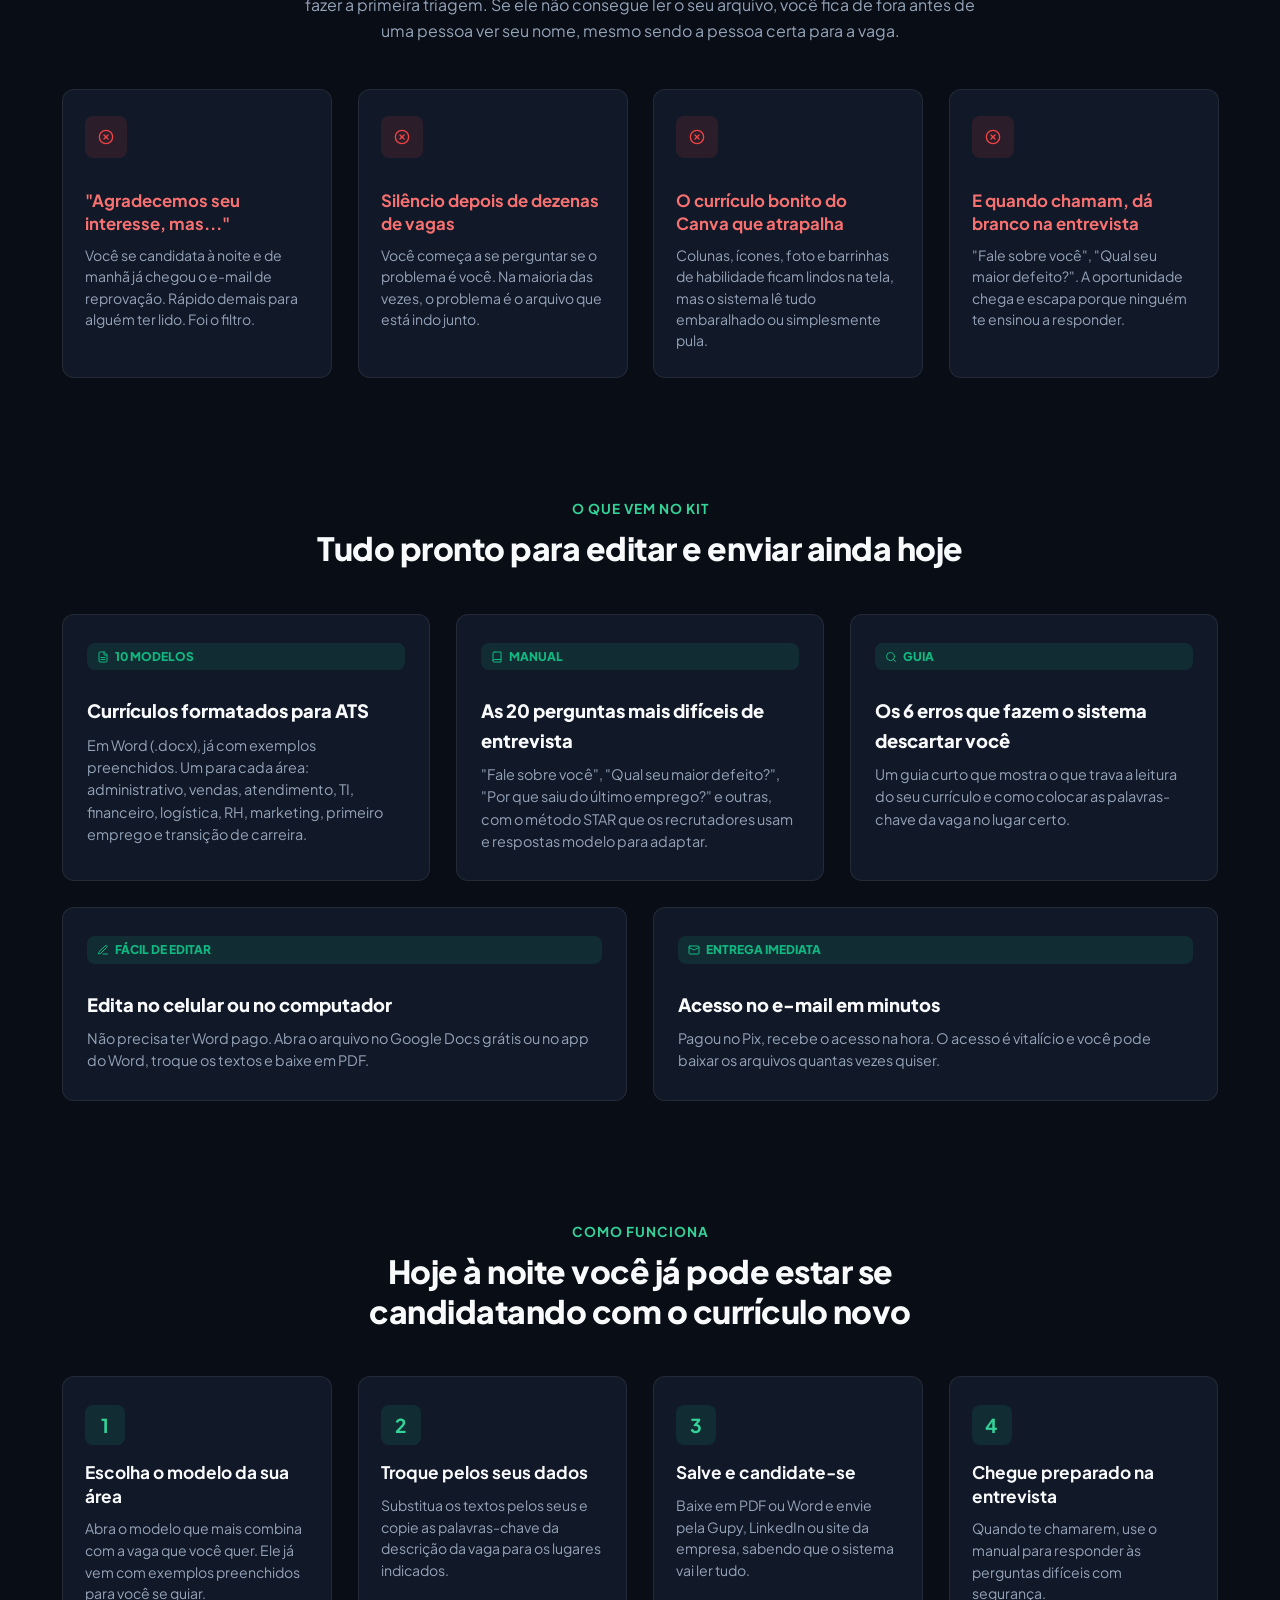
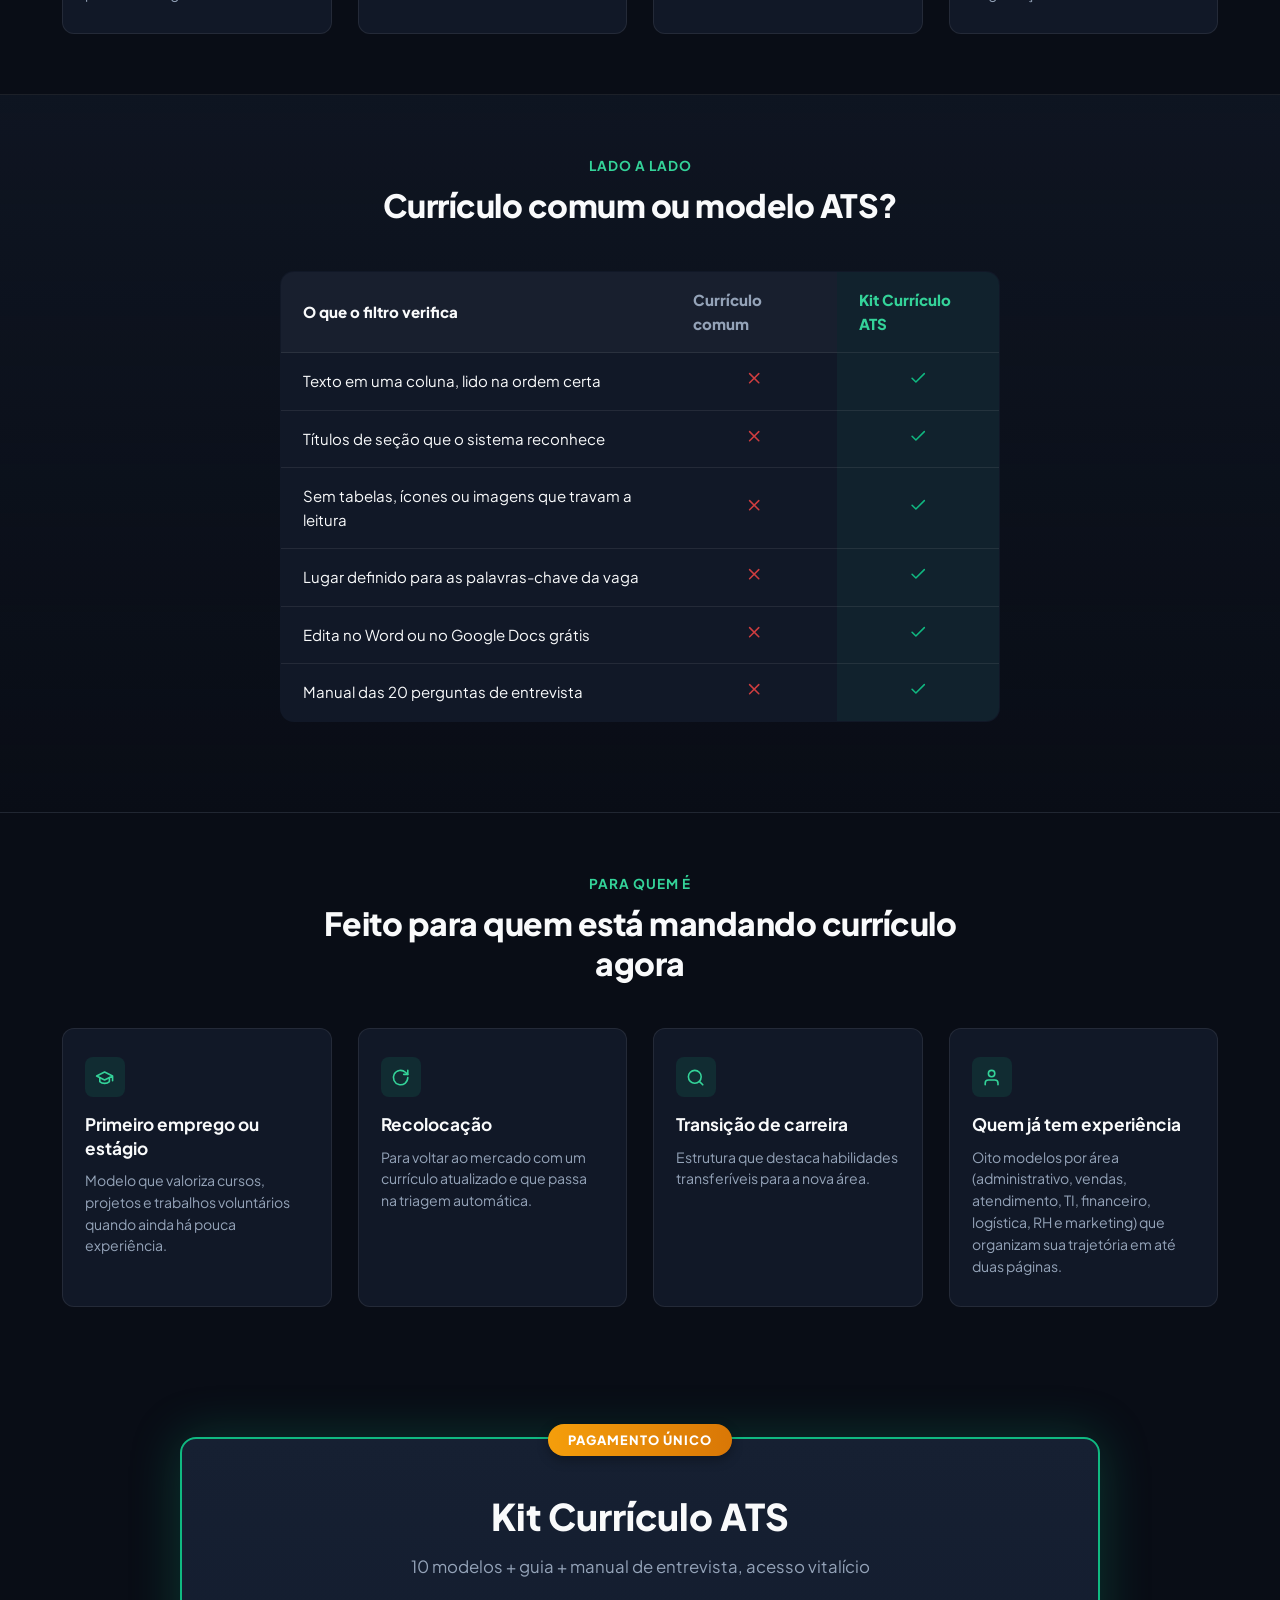
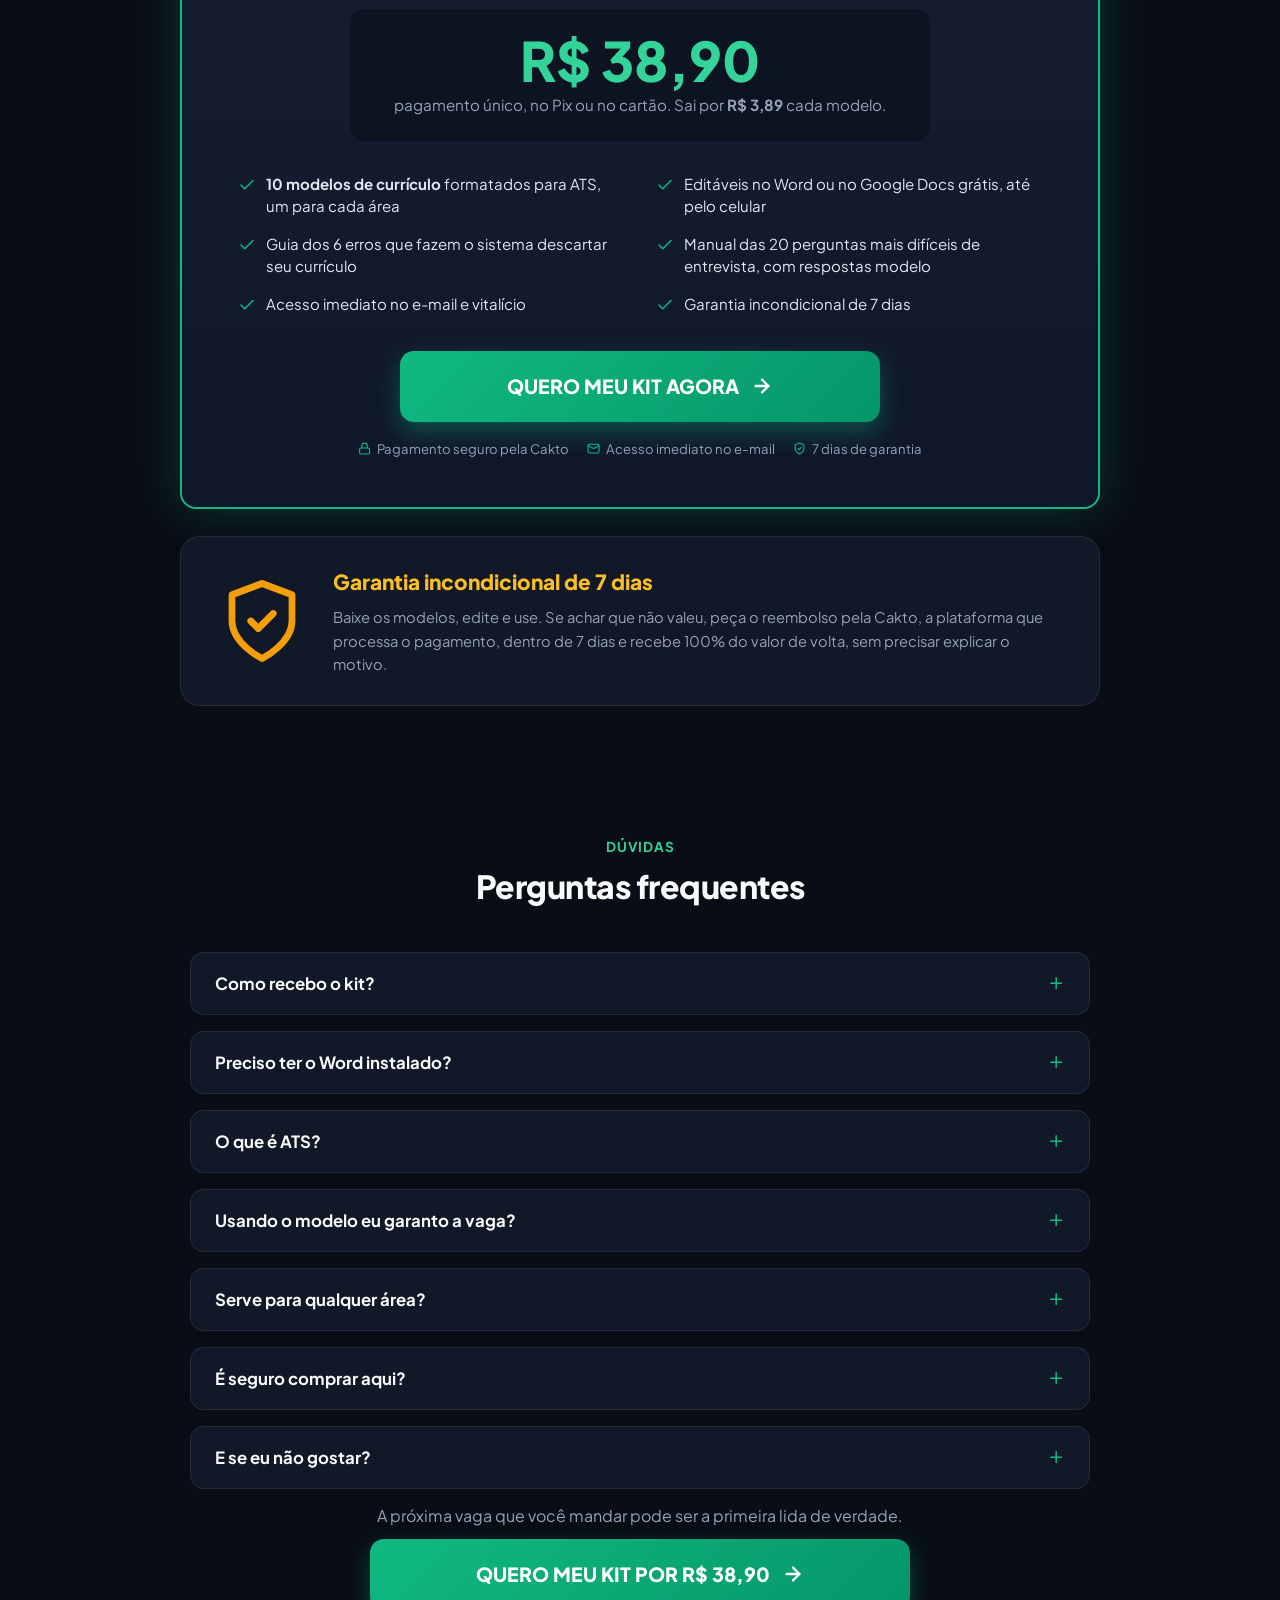
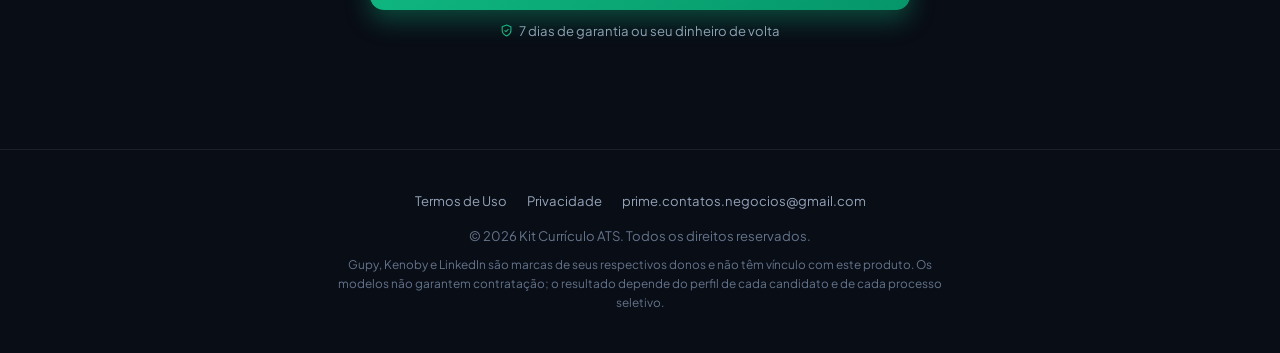
==== commit be241856: "fix: fechar container ats-compare e expandir objection-killer-card em largura total 100% no PC" ====
--- a/index.html
+++ b/index.html
@@ -12,7 +12,7 @@
   <link rel="preconnect" href="https://fonts.googleapis.com">
   <link rel="preconnect" href="https://fonts.gstatic.com" crossorigin>
   <link rel="stylesheet" href="https://fonts.googleapis.com/css2?family=Plus+Jakarta+Sans:wght@400;500;600;700;800&display=swap">
-  <link rel="stylesheet" href="style.css?v=2026103004">
+  <link rel="stylesheet" href="style.css?v=2026103005">
 </head>
 <body class="bg-glow-wrapper">
 
@@ -73,7 +73,7 @@
           <div class="ats-result">Leitura incompleta pelo sistema</div>
         </div>
 
-        <div class="ats-col ats-col--good">
+                <div class="ats-col ats-col--good">
           <div class="ats-col-head"><svg class="icon" viewBox="0 0 24 24" aria-hidden="true"><polyline points="20 6 9 17 4 12"></polyline></svg>Currículo ATS</div>
           <div class="ats-paper ats-paper--clean" aria-hidden="true">
             <div class="ats-paper-main">
@@ -87,11 +87,13 @@
           </ul>
           <div class="ats-result">Pronto para ser lido pelo filtro</div>
         </div>
-            <!-- MATADOR DE OBJEÇÃO: POR QUE CANVA E CHATGPT SÃO REPROVADOS -->
+      </div><!-- Fecha ats-compare aqui! -->
+
+      <!-- MATADOR DE OBJEÇÃO: POR QUE CANVA E CHATGPT SÃO REPROVADOS -->
       <div class="objection-killer-card">
-        <div style="display:flex; align-items:center; gap:8px;">
-          <span style="background:rgba(245, 158, 11, 0.15); color:var(--accent-gold); font-size:11px; font-weight:700; padding:3px 8px; border-radius:4px; text-transform:uppercase; letter-spacing:0.5px;">Atenção Redobrada</span>
-          <h3 style="font-size:1.05rem; font-weight:700; color:var(--text-main); margin:0;">Por que usar o Canva ou o ChatGPT sozinho pode queimar sua vaga na Gupy?</h3>
+        <div class="objection-header">
+          <span class="objection-badge">Atenção Redobrada</span>
+          <h3 class="objection-title">Por que usar o Canva ou o ChatGPT sozinho pode queimar sua vaga na Gupy?</h3>
         </div>
         <div class="objection-grid">
           <div class="objection-item objection-item-bad">
@@ -105,7 +107,8 @@
           </div>
           <div class="objection-item objection-item-good">
             <div class="objection-item-title">
-              <svg width="18" height="18" viewBox="0 0 24 24" fill="none" stroke="currentColor" stroke-width="2"><polyline points="20 6 9 17 4 12"></polyline></svg>Modelos Validados do Kit ATS
+              <svg width="18" height="18" viewBox="0 0 24 24" fill="none" stroke="currentColor" stroke-width="2"><polyline points="20 6 9 17 4 12"></polyline></svg>
+              Modelos Validados do Kit ATS
             </div>
             <p class="objection-item-desc">
               Estrutura limpa em cascata (.docx nativo), com a exata tipografia e ordem de palavras-chave exigidas para pontuação máxima nos testes de triagem.
@@ -113,6 +116,7 @@
           </div>
         </div>
       </div>
+    </div>
       </div>
     </div>
   </header>
@@ -477,7 +481,7 @@
   </footer>
 
   <script src="config.js?v=2026103003"></script>
-  <script src="script.js?v=2026103004"></script>
+  <script src="script.js?v=2026103005"></script>
   <script src="tracker.js" defer></script>
   <!-- BARRA FIXA DE COMPRA NO CELULAR (STICKY MOBILE CTA) -->
   <aside class="sticky-mobile-cta" aria-label="Acesso rápido à compra">
--- a/style.css
+++ b/style.css
@@ -2504,3 +2504,39 @@
     max-width: 920px;
   }
 }
+
+
+/* Reforco de largura total para o card de objecao */
+.objection-killer-card {
+  width: 100% !important;
+  box-sizing: border-box !important;
+  text-align: left !important;
+}
+
+.objection-header {
+  display: flex;
+  align-items: center;
+  gap: 12px;
+  margin-bottom: 16px;
+}
+
+.objection-badge {
+  background: rgba(245, 158, 11, 0.16);
+  border: 1px solid rgba(245, 158, 11, 0.35);
+  color: #F59E0B;
+  font-size: 11px;
+  font-weight: 700;
+  padding: 4px 10px;
+  border-radius: 4px;
+  text-transform: uppercase;
+  letter-spacing: 0.6px;
+  white-space: nowrap;
+}
+
+.objection-title {
+  font-size: 1.12rem;
+  font-weight: 700;
+  color: #F1F5F9;
+  margin: 0;
+  line-height: 1.35;
+}
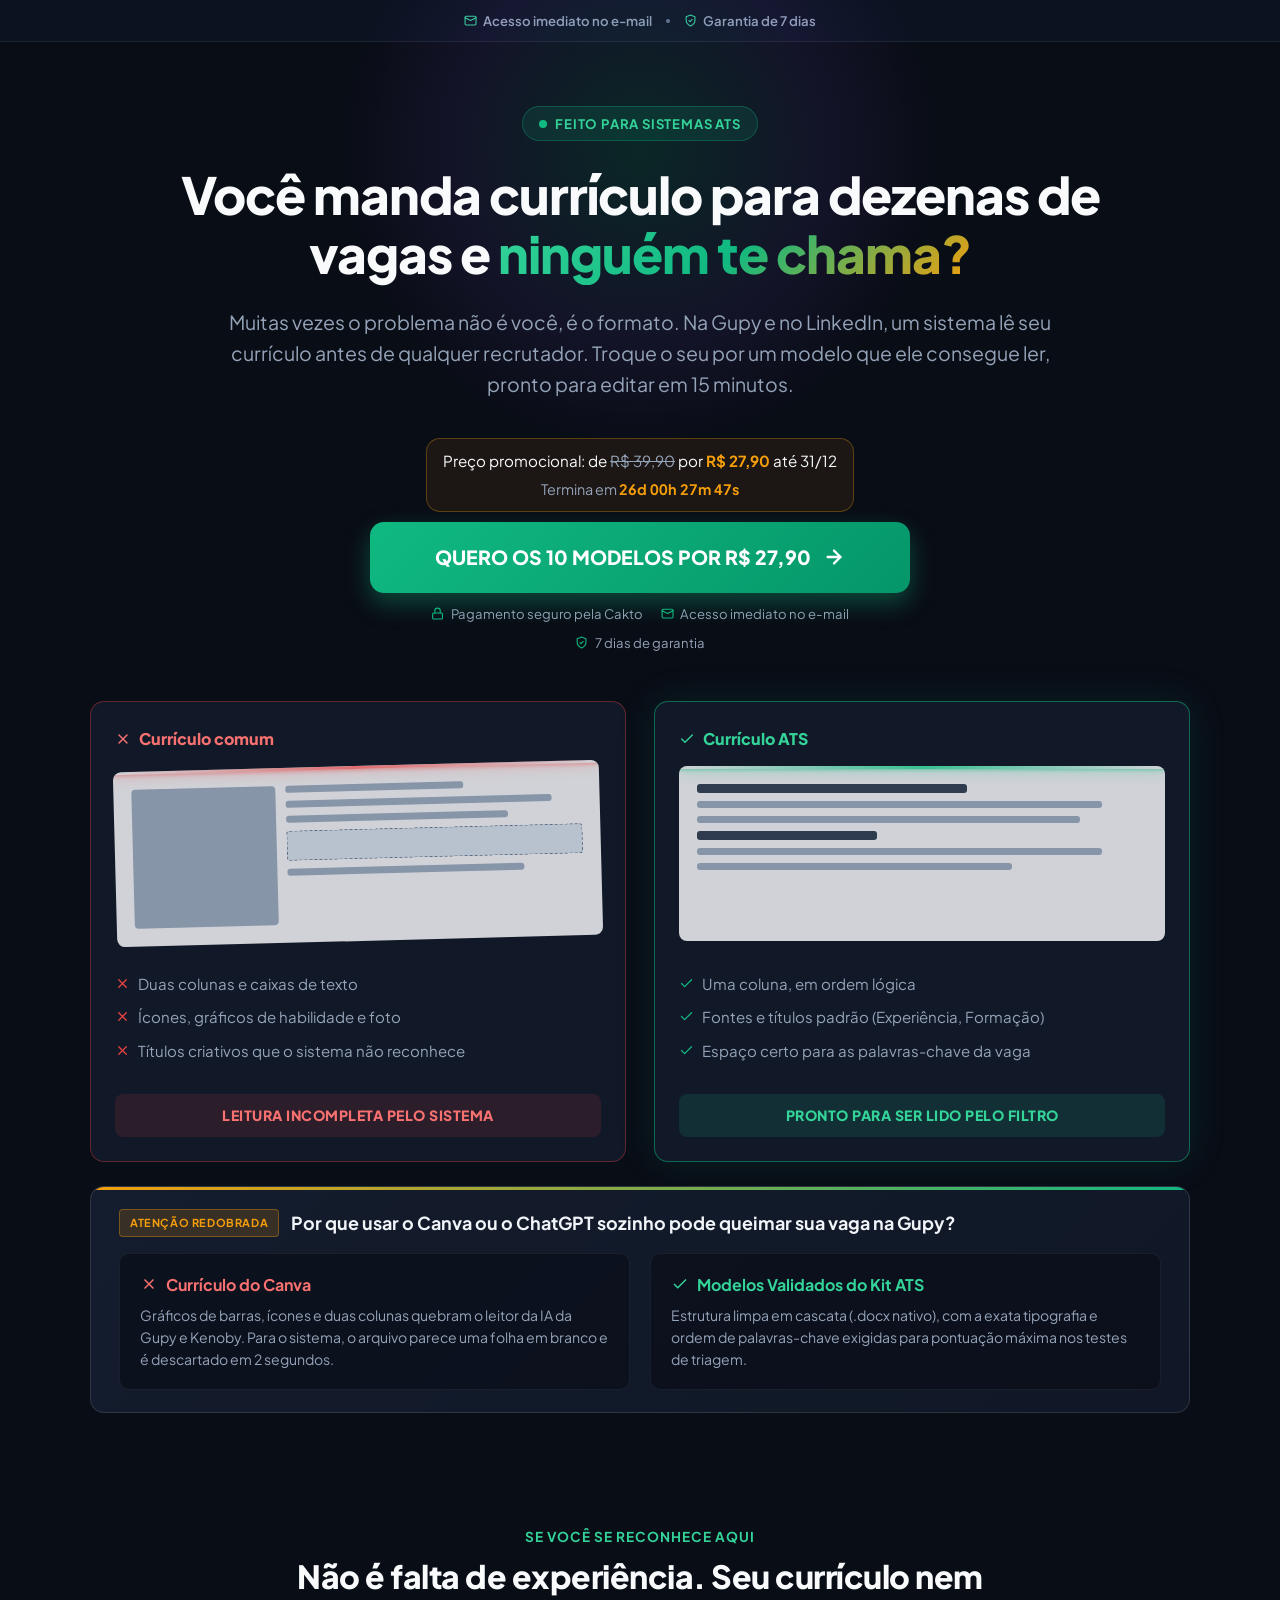
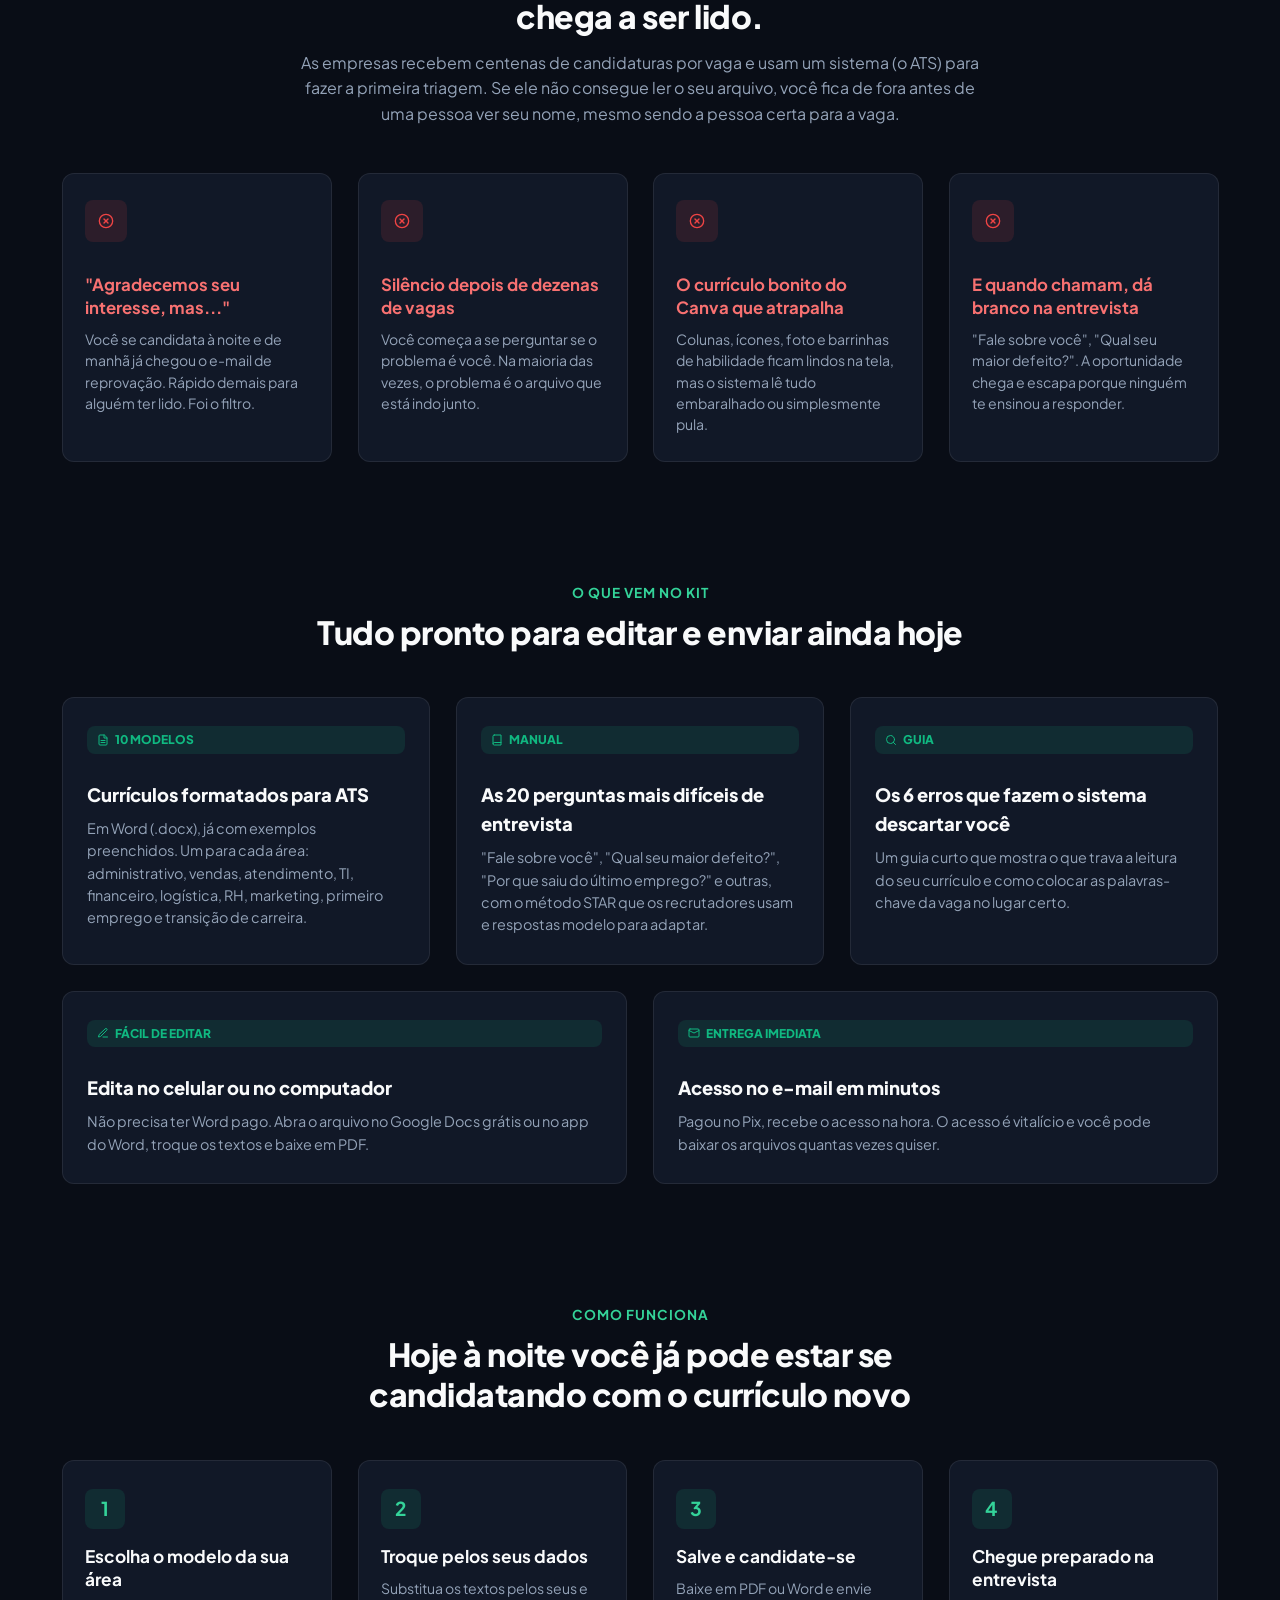
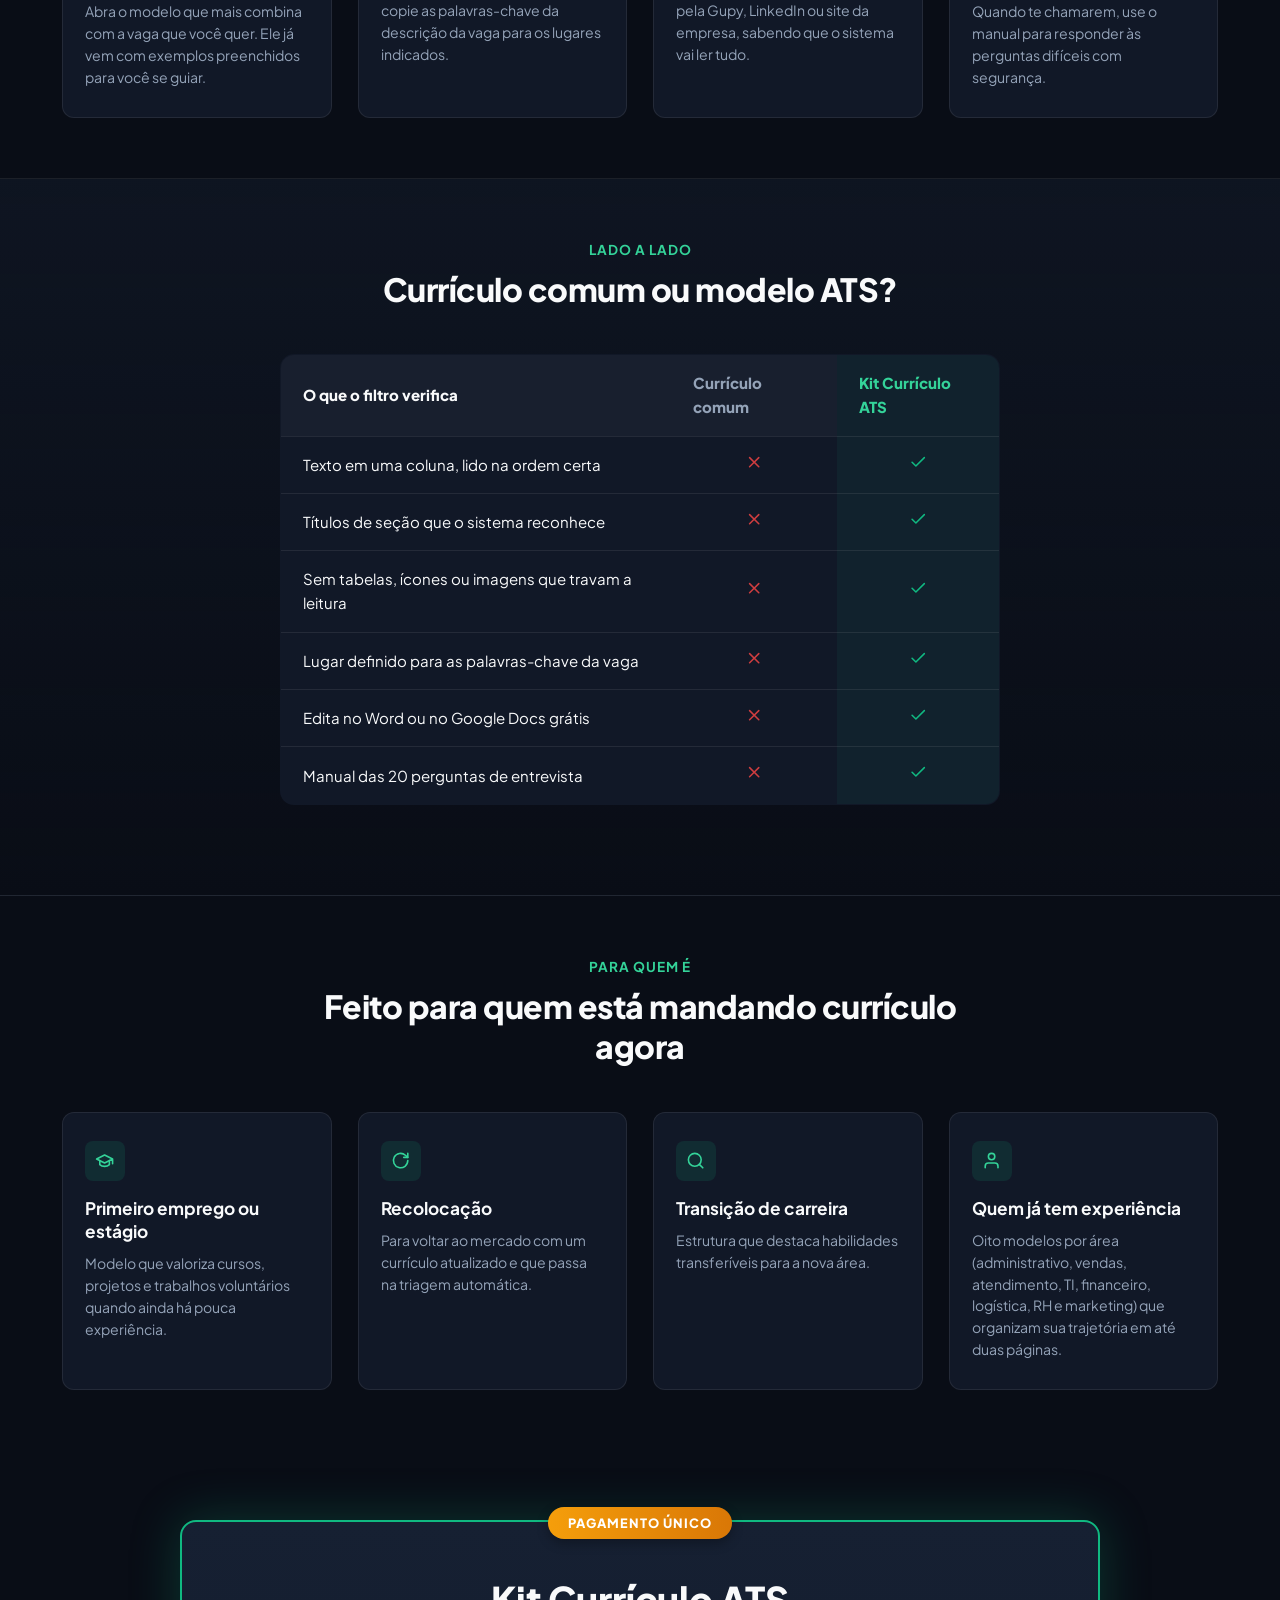
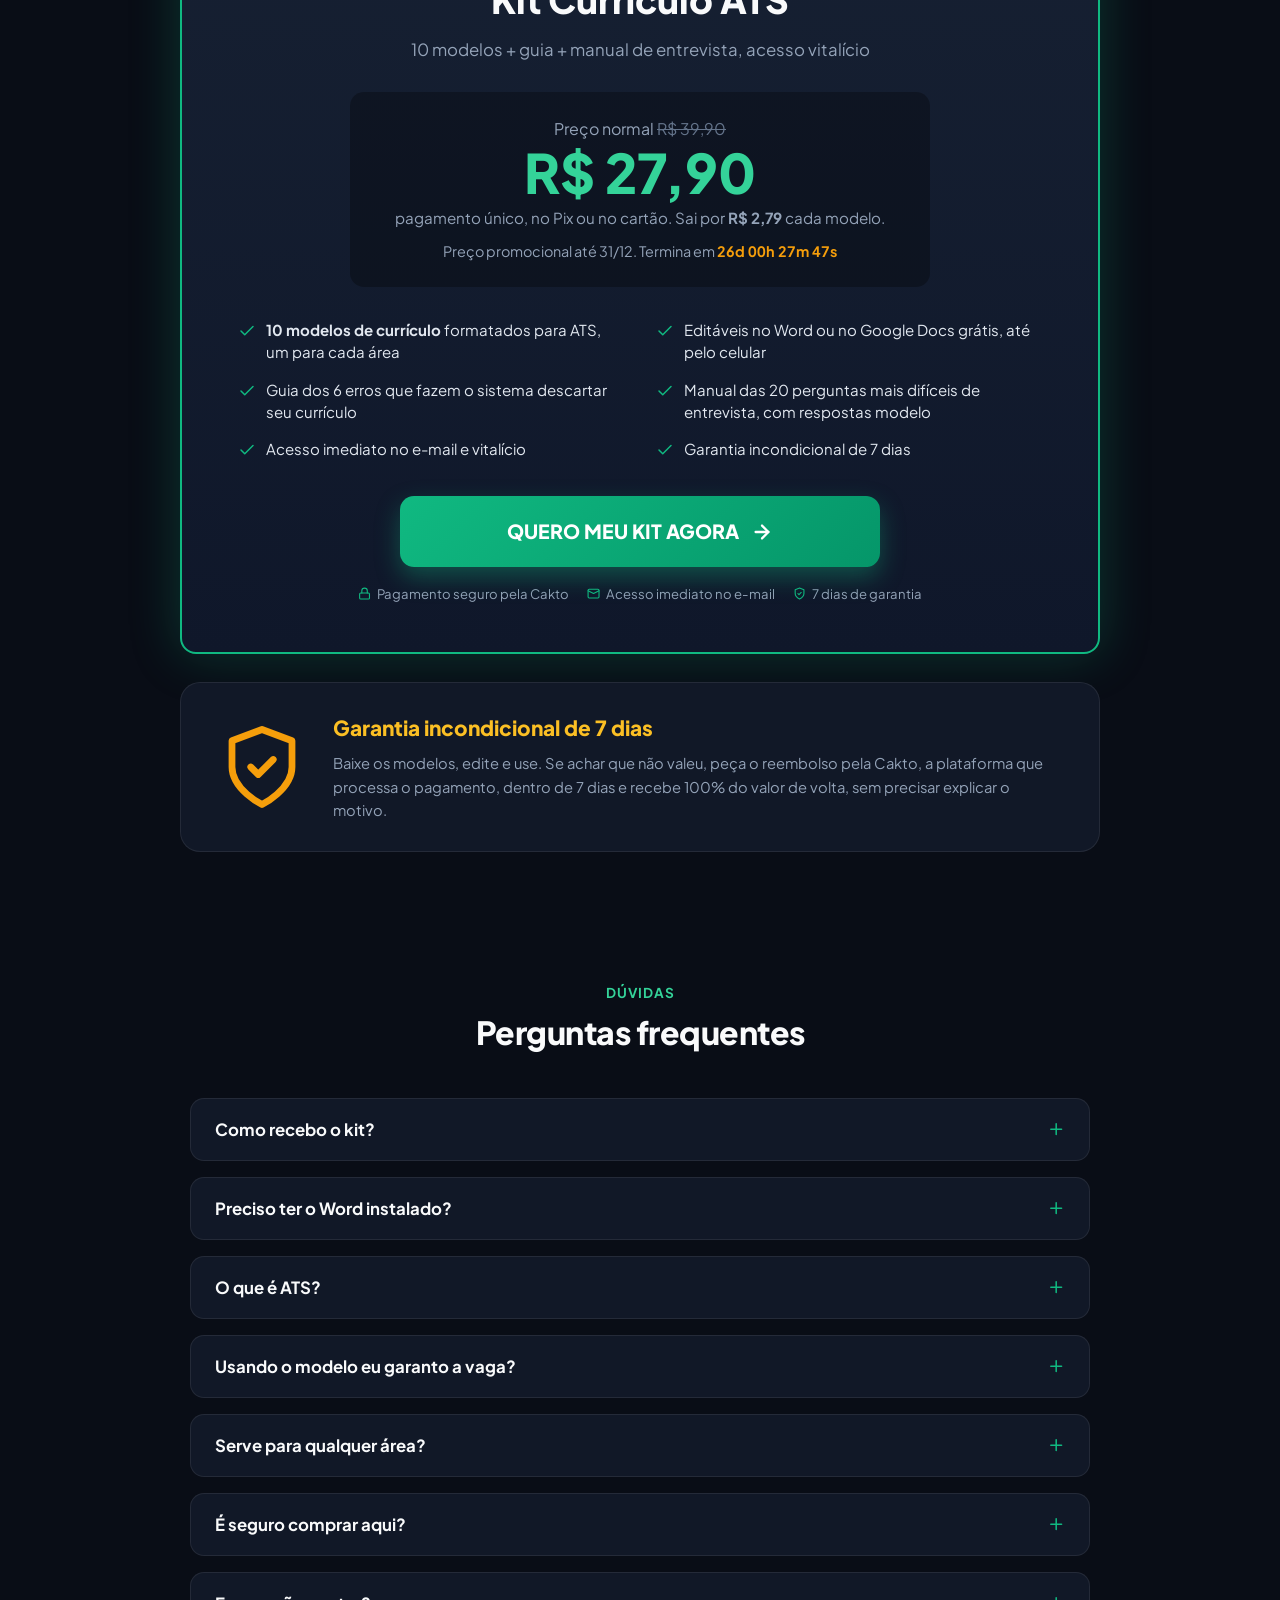
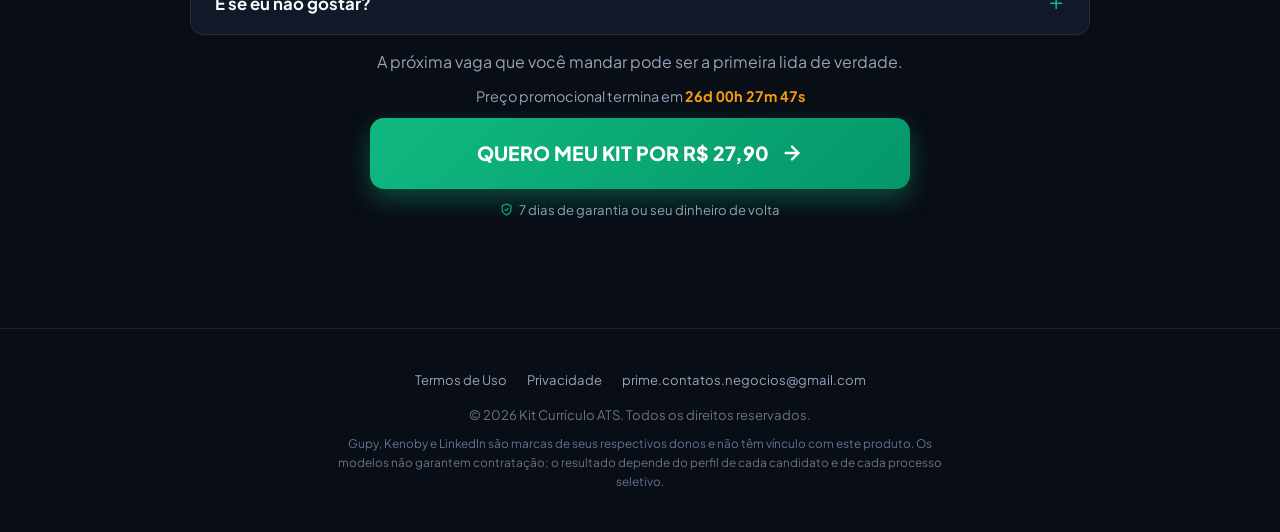
==== commit aed0fa55: "fix(preco): ajustar valor para R$ 27,90 e ancoragem R$ 39,90 de acordo com posts do Facebook" ====
--- a/index.html
+++ b/index.html
@@ -1,4 +1,4 @@
-﻿<!DOCTYPE html>
+<!DOCTYPE html>
 <html lang="pt-BR">
 <head>
   <meta charset="UTF-8">
@@ -41,7 +41,7 @@
 
       <div class="cta-button-wrapper">
         <div class="launch-strip" data-launch-only>
-          <span>Preço promocional: de <s data-config="product.regularPrice">R$ 38,90</s> por <strong data-config="product.salePrice">R$ 27,90</strong> até <span data-launch-date>31/10</span></span>
+          <span>Preço promocional: de <s data-config="product.regularPrice">R$ 39,90</s> por <strong data-config="product.salePrice">R$ 27,90</strong> até <span data-launch-date>30/11</span></span>
           <span class="launch-timer">Termina em <strong data-countdown>7d 00h 00m 00s</strong></span>
         </div>
         <a href="https://pay.cakto.com.br/mofs5mf" class="btn-cta" data-checkout-btn="product" id="hero-cta-btn">
@@ -336,10 +336,10 @@
         <p class="price-tagline">10 modelos + guia + manual de entrevista, acesso vitalício</p>
 
         <div class="pricing-box">
-          <div class="old-price" data-launch-only>Preço normal <span data-config="product.regularPrice">R$ 38,90</span></div>
+          <div class="old-price" data-launch-only>Preço normal <span data-config="product.regularPrice">R$ 39,90</span></div>
           <div class="current-price" data-config="product.salePrice">R$ 27,90</div>
           <div class="installments-note">pagamento único, no Pix ou no cartão. Sai por <strong data-price-per-model>R$ 2,79</strong> cada modelo.</div>
-          <div class="launch-timer launch-timer--card" data-launch-only>Preço promocional até <span data-launch-date>31/10</span>. Termina em <strong data-countdown>7d 00h 00m 00s</strong></div>
+          <div class="launch-timer launch-timer--card" data-launch-only>Preço promocional até <span data-launch-date>30/11</span>. Termina em <strong data-countdown>7d 00h 00m 00s</strong></div>
         </div>
 
         <ul class="checklist-offer">
@@ -480,15 +480,15 @@
     </div>
   </footer>
 
-  <script src="config.js?v=2026103003"></script>
-  <script src="script.js?v=2026103005"></script>
+  <script src="config.js?v=2026110601"></script>
+  <script src="script.js?v=2026110601"></script>
   <script src="tracker.js" defer></script>
   <!-- BARRA FIXA DE COMPRA NO CELULAR (STICKY MOBILE CTA) -->
   <aside class="sticky-mobile-cta" aria-label="Acesso rápido à compra">
     <div class="sticky-mobile-inner">
       <div class="sticky-mobile-info">
         <span class="sticky-mobile-title">Kit 10 Modelos ATS</span>
-        <span class="sticky-mobile-price"><s>R$ 38,90</s> R$ 27,90</span>
+        <span class="sticky-mobile-price"><s data-config="product.regularPrice">R$ 39,90</s> <span data-config="product.salePrice">R$ 27,90</span></span>
       </div>
       <a href="https://pay.cakto.com.br/mofs5mf" class="sticky-mobile-btn" data-checkout-btn="product">
         Garantir Agora ›
